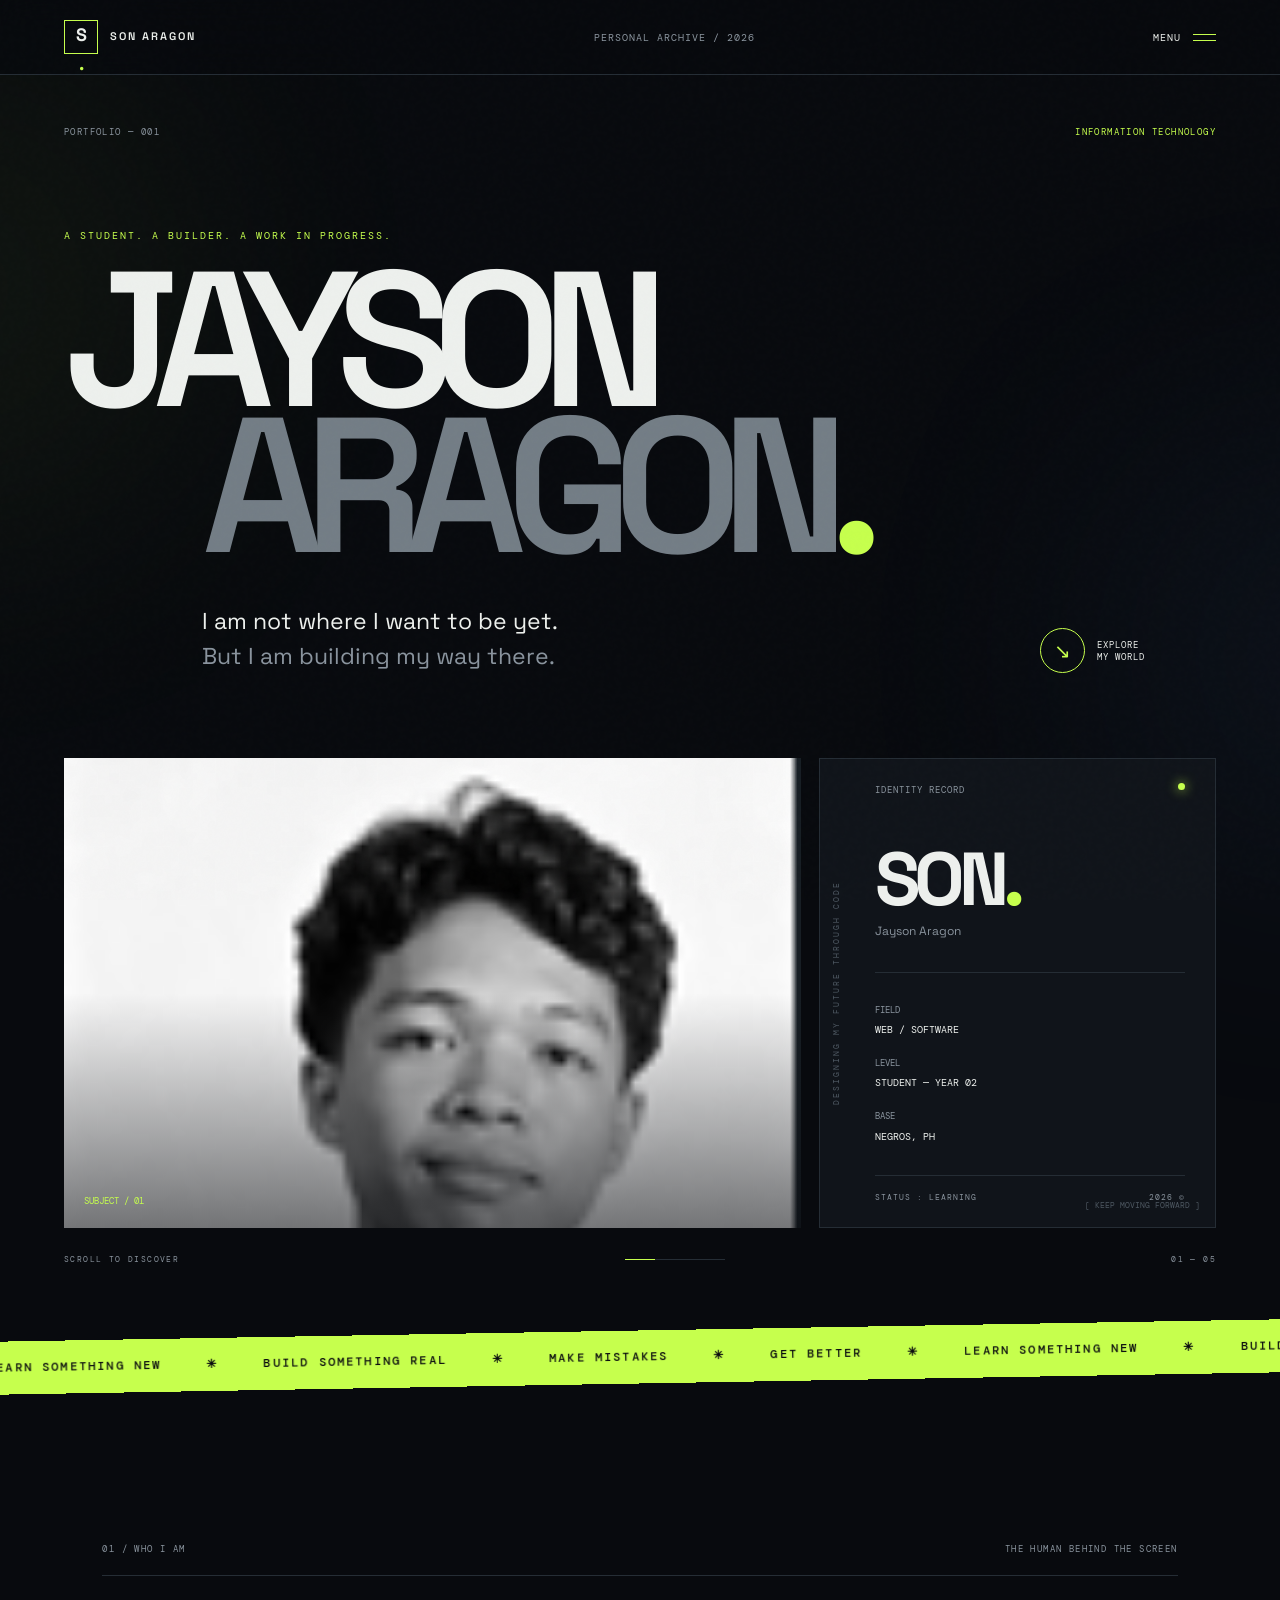
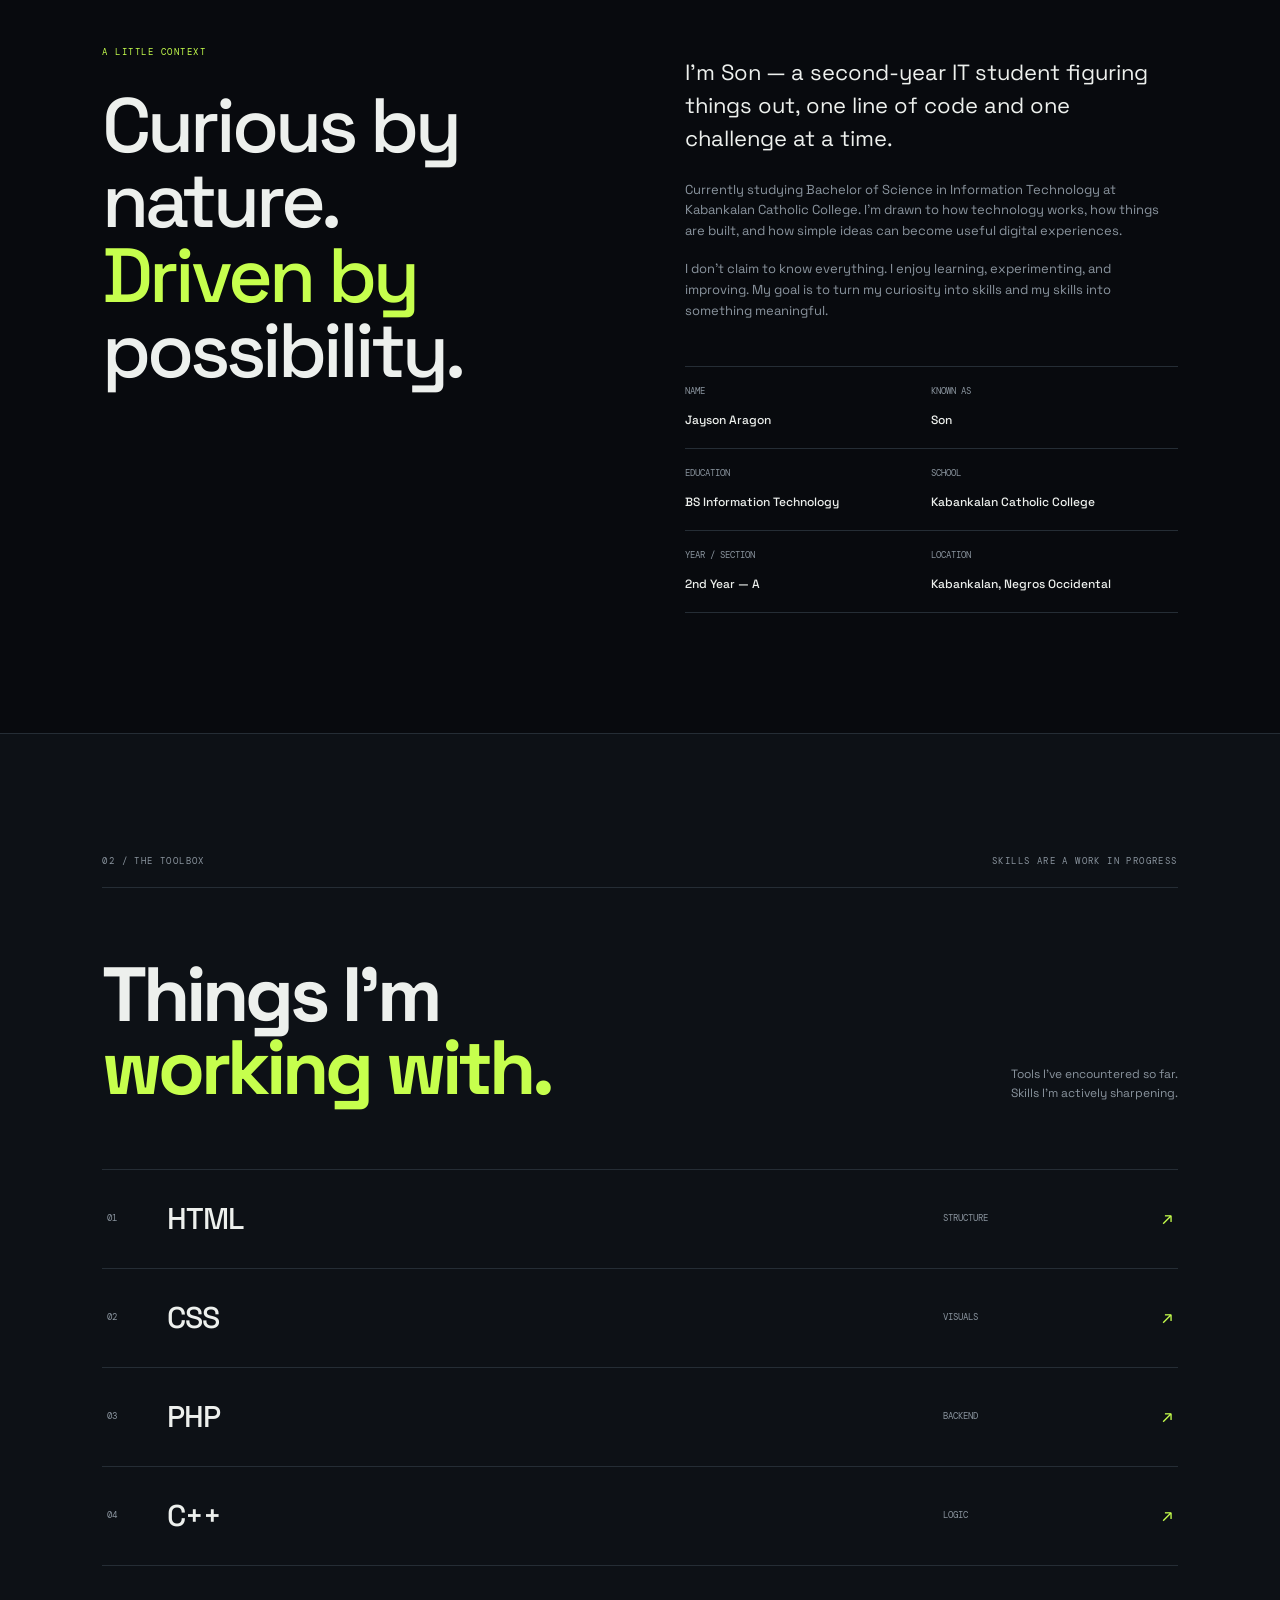
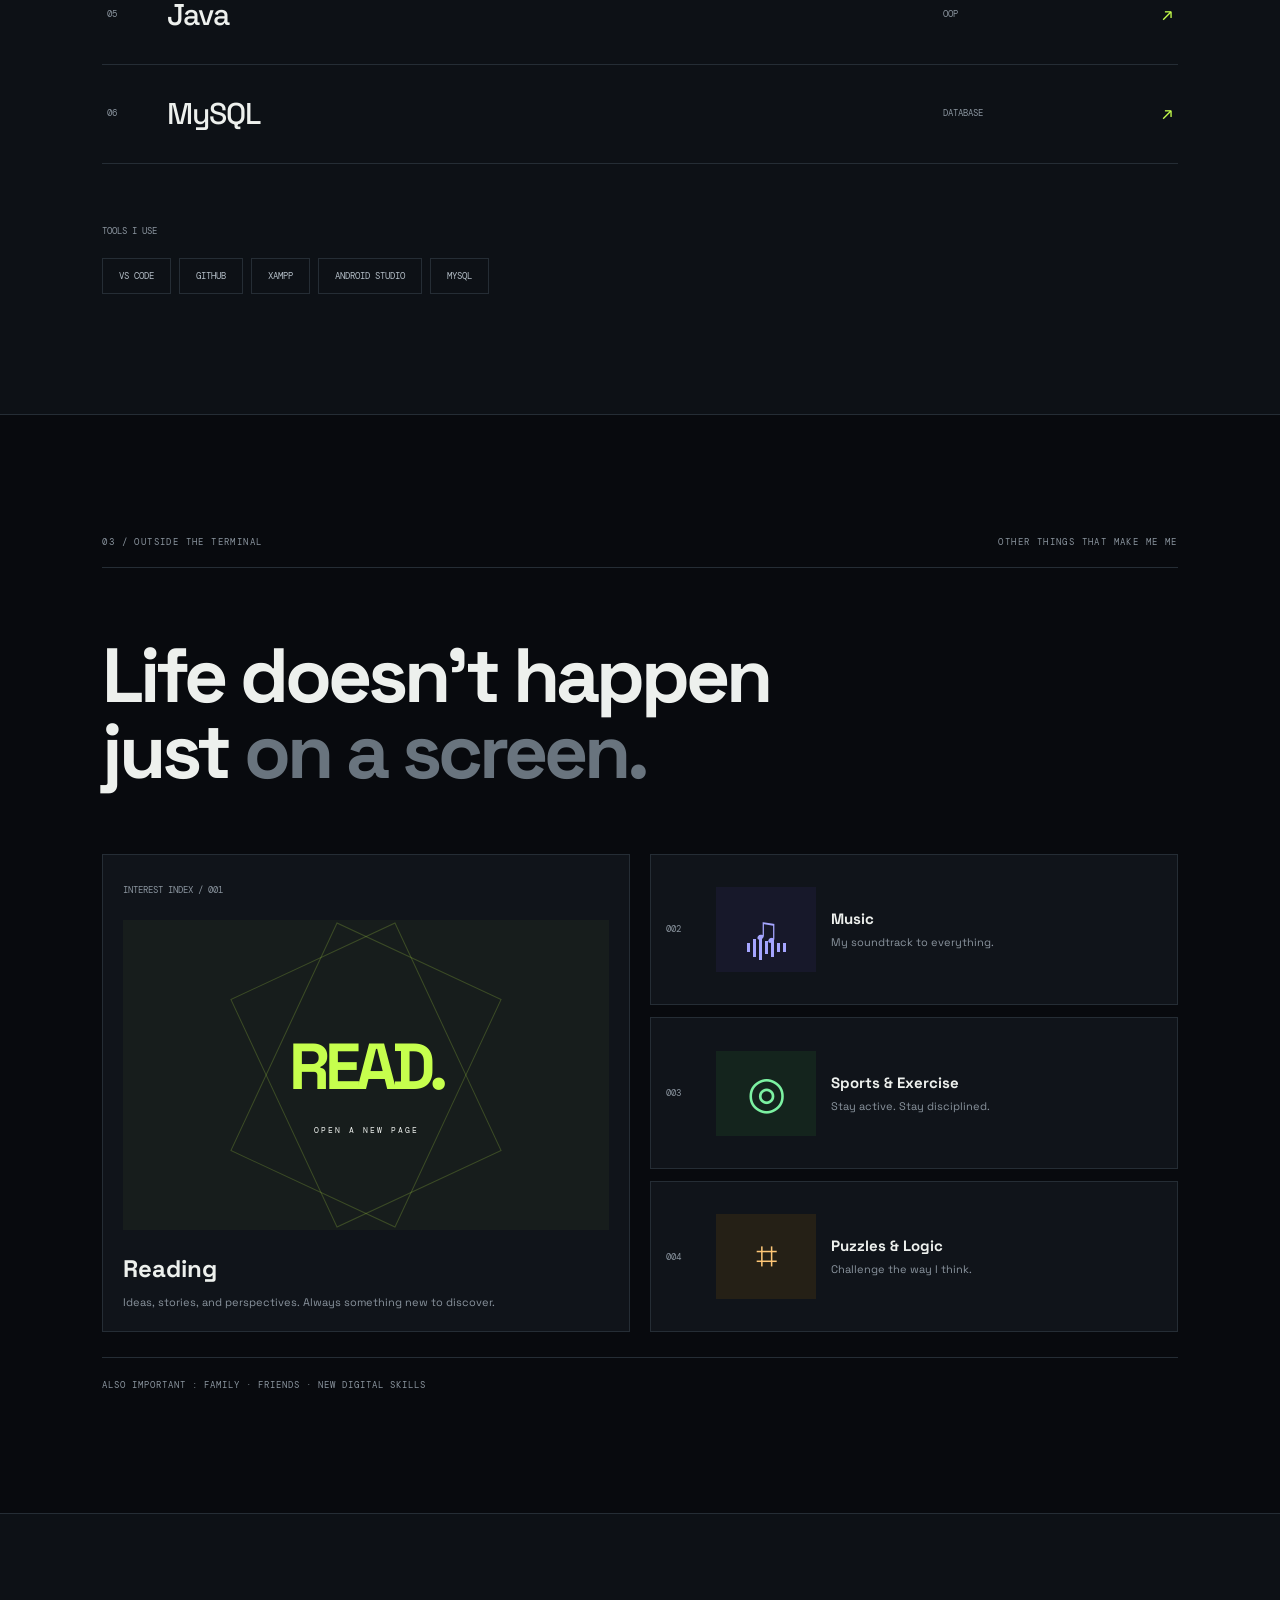
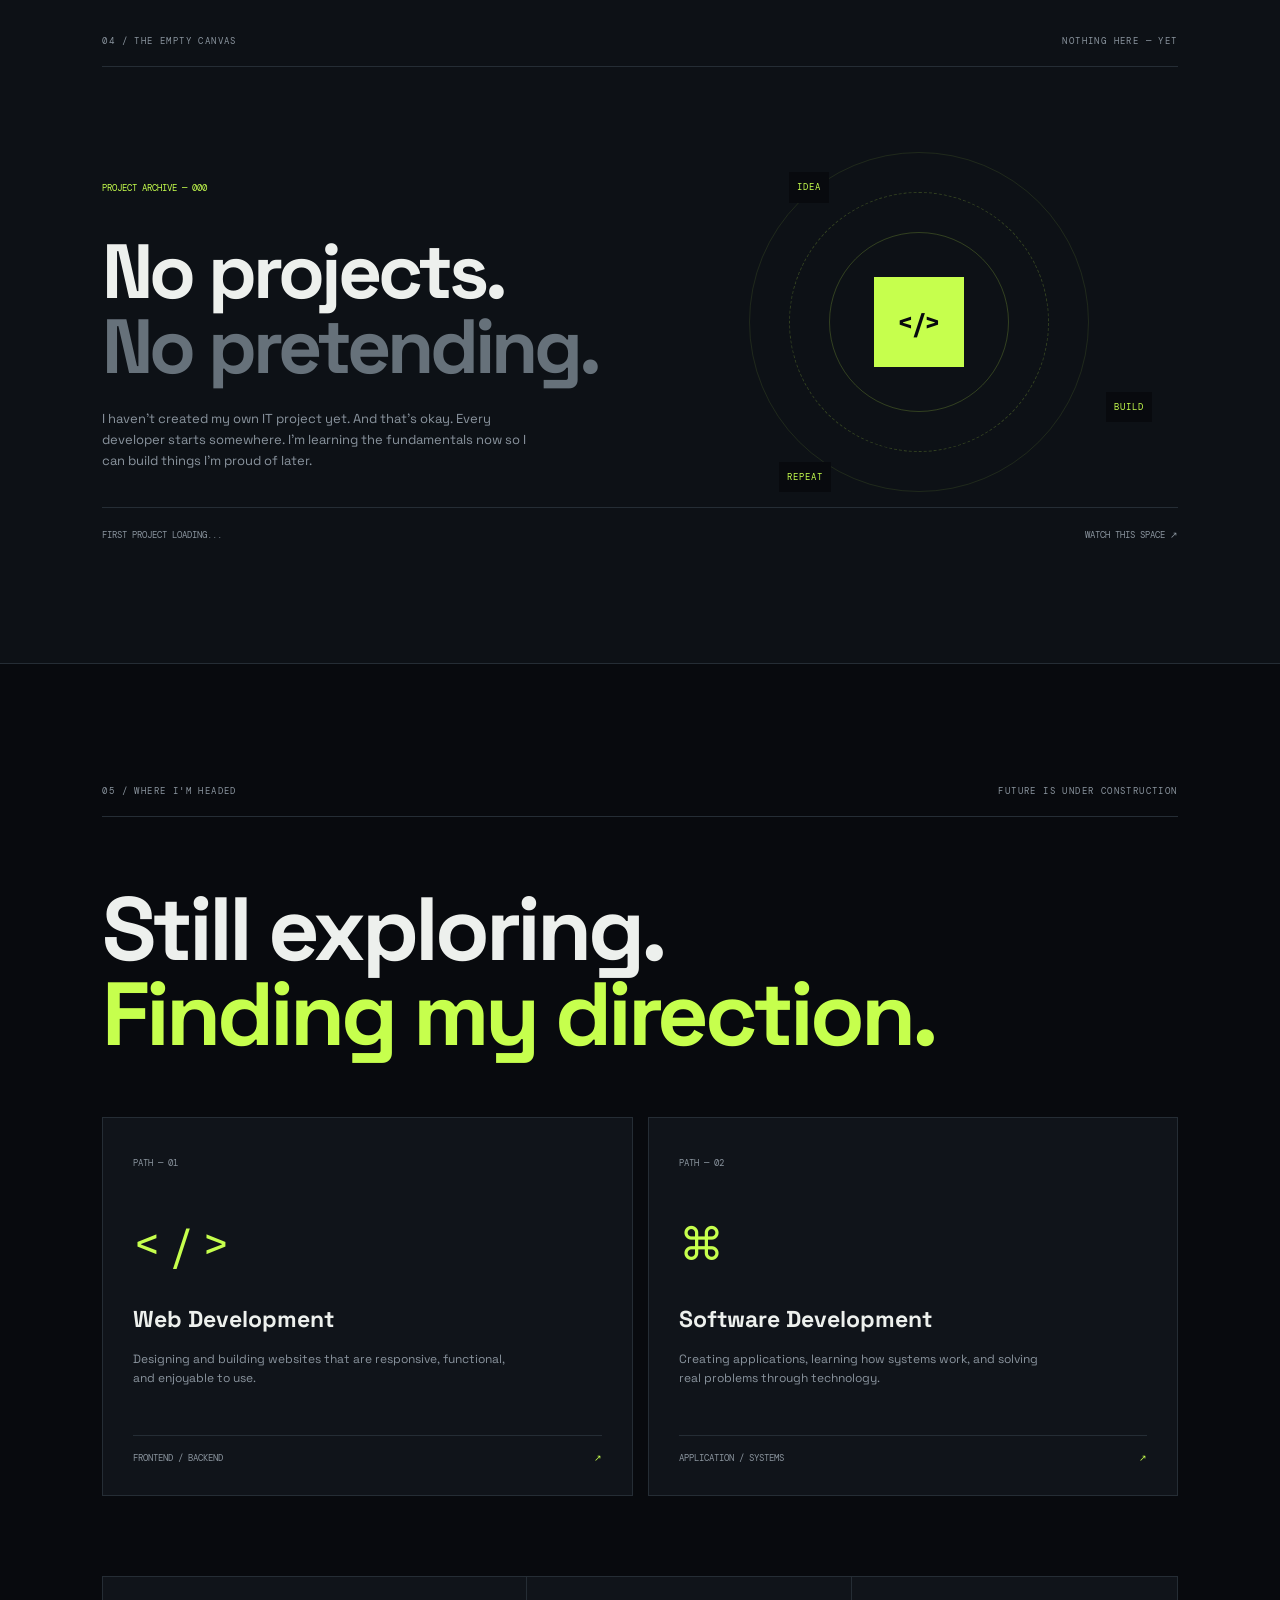
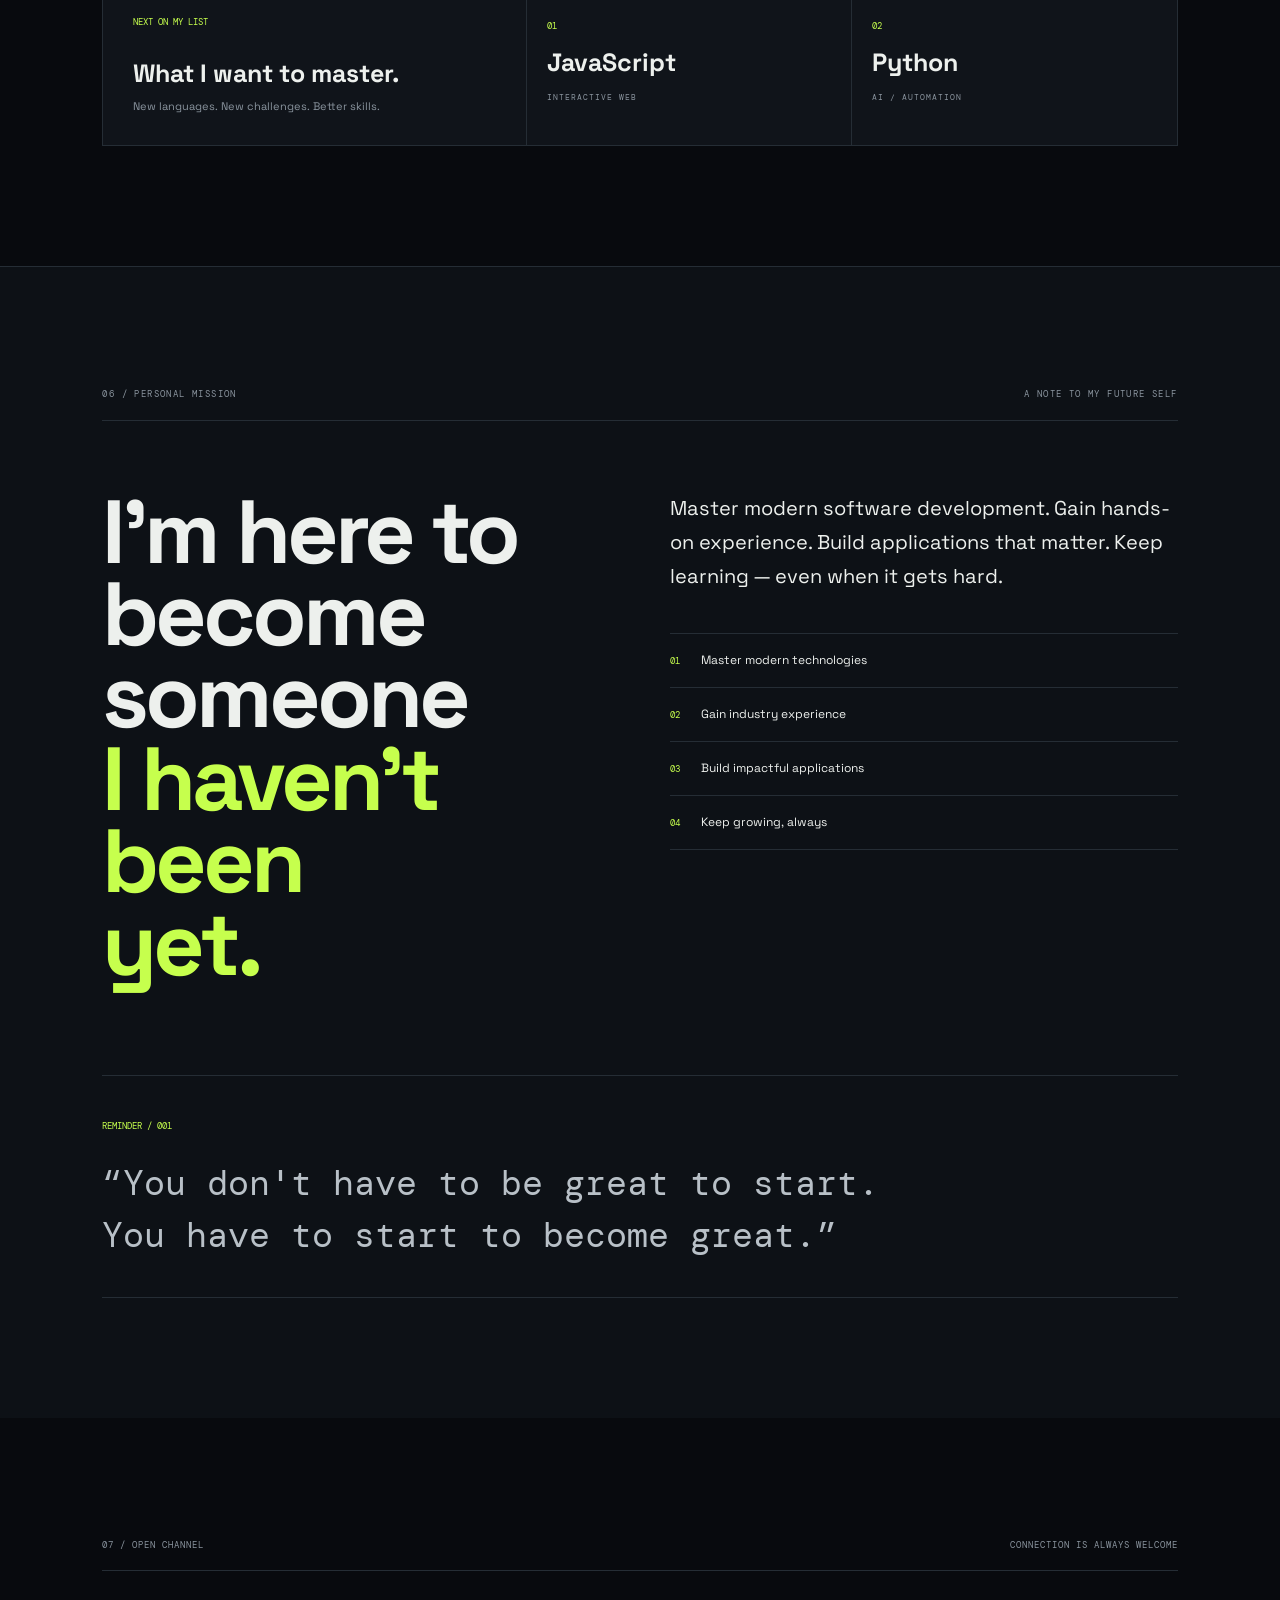
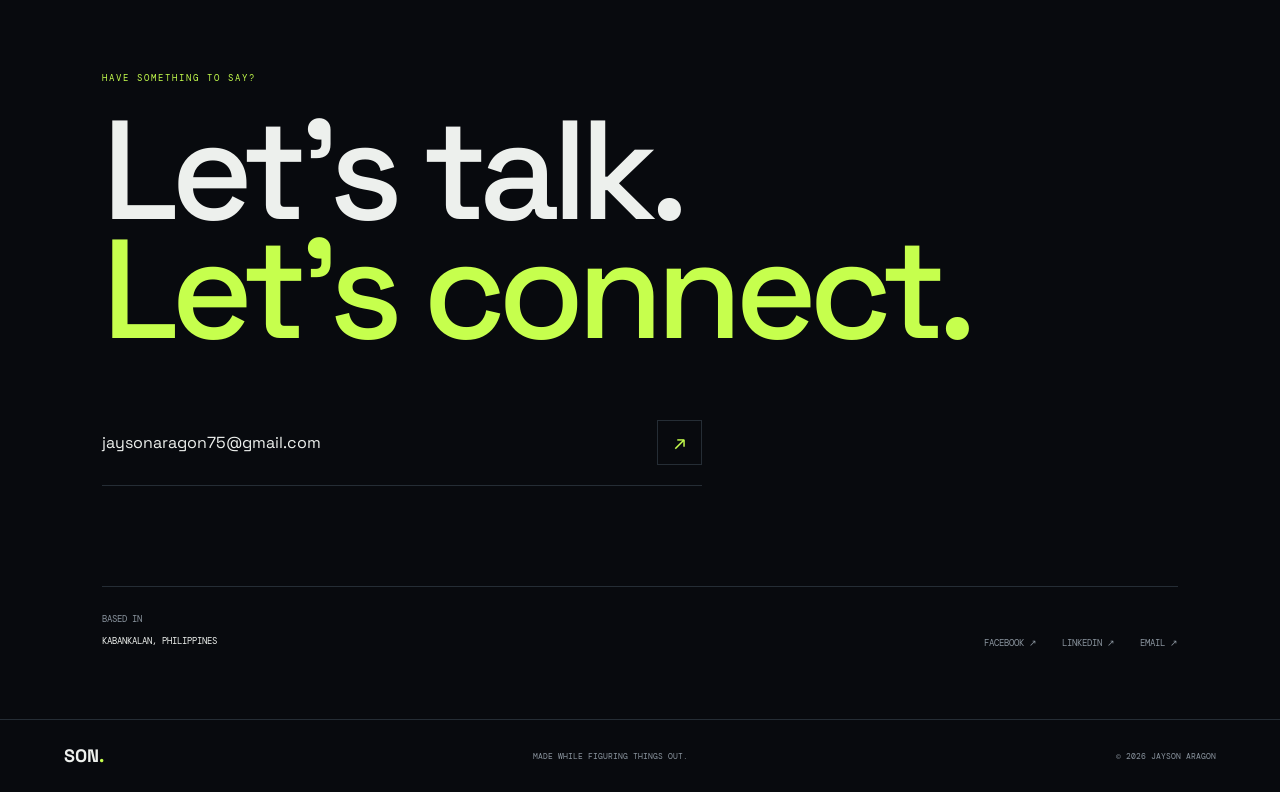
==== index.html @ 4d287aa8 "upload the html and css" ====
<!DOCTYPE html>
<html lang="en">
<head>
    <meta charset="UTF-8">
    <meta name="viewport" content="width=device-width, initial-scale=1.0">
    <meta name="theme-color" content="#080a0e">
    <meta name="description" content="Jayson Aragon — Information Technology student, future web developer.">
    <title>Jayson Aragon — Digital Portfolio</title>

    <link rel="stylesheet" href="assets/style.css">

    <link rel="preconnect" href="https://fonts.googleapis.com">
    <link rel="preconnect" href="https://fonts.gstatic.com" crossorigin>
    <link href="https://fonts.googleapis.com/css2?family=DM+Mono:wght@400;500&family=Space+Grotesk:wght@400;500;600;700&display=swap" rel="stylesheet">
</head>
<body>

    <!-- Ambient Background -->
    <div class="ambient ambient-a"></div>
    <div class="ambient ambient-b"></div>
    <div class="noise"></div>

    <!-- Navigation -->
    <header class="navigation">
        <a href="#home" class="brand">
            <span class="brand-mark">S<span>.</span></span>
            <span class="brand-name">SON ARAGON</span>
        </a>

        <span class="nav-center">PERSONAL ARCHIVE / 2026</span>

        <input type="checkbox" id="nav-toggle">
        <label for="nav-toggle" class="menu-button">
            <span>MENU</span>
            <span class="menu-lines"><i></i><i></i></span>
        </label>

        <nav class="menu">
            <a href="#about"><span>01</span> About</a>
            <a href="#skills"><span>02</span> Skills</a>
            <a href="#interests"><span>03</span> Interests</a>
            <a href="#direction"><span>04</span> Direction</a>
            <a href="#contact"><span>05</span> Contact</a>
        </nav>
    </header>

    <!-- Hero -->
    <main>
        <section class="hero" id="home">

            <div class="hero-meta mono">
                <span>PORTFOLIO — 001</span>
                <span>INFORMATION TECHNOLOGY</span>
            </div>

            <div class="hero-title-wrap">
                <p class="hero-overline">A STUDENT. A BUILDER. A WORK IN PROGRESS.</p>

                <h1>
                    JAYSON
                    <span class="surname">ARAGON<span class="title-dot">.</span></span>
                </h1>

                <div class="hero-bottom-line">
                    <p class="hero-description">
                        I am not where I want to be yet.<br>
                        <span>But I am building my way there.</span>
                    </p>

                    <a href="#about" class="explore-link">
                        <span class="explore-circle">↘</span>
                        <span>EXPLORE<br>MY WORLD</span>
                    </a>
                </div>
            </div>

            <!-- Identity Visual -->
            <div class="identity-layout">

                <div class="identity-image">
                    <img src="assets/img/image.png" alt="Jayson Aragon">
                    <div class="image-overlay"></div>
                    <span class="image-index mono">SUBJECT / 01</span>
                </div>

                <div class="identity-side">
                    <div class="vertical-label mono">DESIGNING MY FUTURE THROUGH CODE</div>

                    <div class="identity-card">
                        <div class="identity-card-header mono">
                            <span>IDENTITY RECORD</span>
                            <span class="record-dot"></span>
                        </div>

                        <h2>SON<span>.</span></h2>
                        <p class="identity-fullname">Jayson Aragon</p>

                        <div class="identity-divider"></div>

                        <div class="identity-data mono">
                            <div><span>FIELD</span><strong>WEB / SOFTWARE</strong></div>
                            <div><span>LEVEL</span><strong>STUDENT — YEAR 02</strong></div>
                            <div><span>BASE</span><strong>NEGROS, PH</strong></div>
                        </div>

                        <div class="identity-card-footer mono">
                            <span>STATUS : LEARNING</span>
                            <span>2026 ©</span>
                        </div>
                    </div>

                    <div class="side-caption mono">[ KEEP MOVING FORWARD ]</div>
                </div>
            </div>

            <div class="hero-footer mono">
                <span>SCROLL TO DISCOVER</span>
                <span class="scroll-track"><i></i></span>
                <span>01 — 05</span>
            </div>
        </section>

        <!-- Marquee -->
        <div class="marquee">
            <div class="marquee-track mono">
                <span>LEARN SOMETHING NEW <b>✳</b> BUILD SOMETHING REAL <b>✳</b> MAKE MISTAKES <b>✳</b> GET BETTER <b>✳</b> LEARN SOMETHING NEW <b>✳</b> BUILD SOMETHING REAL <b>✳</b> MAKE MISTAKES <b>✳</b> GET BETTER <b>✳</b></span>
            </div>
        </div>

        <!-- About -->
        <section class="about section-pad" id="about">
            <div class="section-top mono">
                <span>01 / WHO I AM</span>
                <span>THE HUMAN BEHIND THE SCREEN</span>
            </div>

            <div class="about-layout">
                <div class="about-heading">
                    <p class="mini-label mono">A LITTLE CONTEXT</p>
                    <h2>Curious by<br>nature.<br><span>Driven by</span><br>possibility.</h2>
                </div>

                <div class="about-content">
                    <p class="about-big">
                        I'm Son — a second-year IT student figuring things out,
                        one line of code and one challenge at a time.
                    </p>

                    <p>
                        Currently studying Bachelor of Science in Information Technology
                        at Kabankalan Catholic College. I'm drawn to how technology
                        works, how things are built, and how simple ideas can
                        become useful digital experiences.
                    </p>

                    <p>
                        I don't claim to know everything. I enjoy learning,
                        experimenting, and improving. My goal is to turn my curiosity
                        into skills and my skills into something meaningful.
                    </p>

                    <div class="about-facts">
                        <div class="fact">
                            <span class="mono">NAME</span>
                            <strong>Jayson Aragon</strong>
                        </div>
                        <div class="fact">
                            <span class="mono">KNOWN AS</span>
                            <strong>Son</strong>
                        </div>
                        <div class="fact">
                            <span class="mono">EDUCATION</span>
                            <strong>BS Information Technology</strong>
                        </div>
                        <div class="fact">
                            <span class="mono">SCHOOL</span>
                            <strong>Kabankalan Catholic College</strong>
                        </div>
                        <div class="fact">
                            <span class="mono">YEAR / SECTION</span>
                            <strong>2nd Year — A</strong>
                        </div>
                        <div class="fact">
                            <span class="mono">LOCATION</span>
                            <strong>Kabankalan, Negros Occidental</strong>
                        </div>
                    </div>
                </div>
            </div>
        </section>

        <!-- Skills -->
        <section class="skills section-pad" id="skills">
            <div class="section-top mono">
                <span>02 / THE TOOLBOX</span>
                <span>SKILLS ARE A WORK IN PROGRESS</span>
            </div>

            <div class="skills-intro">
                <h2>Things I'm<br><span>working with.</span></h2>
                <p>Tools I've encountered so far.<br>Skills I'm actively sharpening.</p>
            </div>

            <div class="skill-list">
                <div class="skill-row">
                    <span class="skill-no mono">01</span>
                    <h3>HTML</h3>
                    <span class="skill-type mono">STRUCTURE</span>
                    <span class="skill-symbol">↗</span>
                </div>
                <div class="skill-row">
                    <span class="skill-no mono">02</span>
                    <h3>CSS</h3>
                    <span class="skill-type mono">VISUALS</span>
                    <span class="skill-symbol">↗</span>
                </div>
                <div class="skill-row">
                    <span class="skill-no mono">03</span>
                    <h3>PHP</h3>
                    <span class="skill-type mono">BACKEND</span>
                    <span class="skill-symbol">↗</span>
                </div>
                <div class="skill-row">
                    <span class="skill-no mono">04</span>
                    <h3>C++</h3>
                    <span class="skill-type mono">LOGIC</span>
                    <span class="skill-symbol">↗</span>
                </div>
                <div class="skill-row">
                    <span class="skill-no mono">05</span>
                    <h3>Java</h3>
                    <span class="skill-type mono">OOP</span>
                    <span class="skill-symbol">↗</span>
                </div>
                <div class="skill-row">
                    <span class="skill-no mono">06</span>
                    <h3>MySQL</h3>
                    <span class="skill-type mono">DATABASE</span>
                    <span class="skill-symbol">↗</span>
                </div>
            </div>

            <div class="tool-strip">
                <span class="mono tool-title">TOOLS I USE</span>
                <div class="tool-chips">
                    <span>VS CODE</span>
                    <span>GITHUB</span>
                    <span>XAMPP</span>
                    <span>ANDROID STUDIO</span>
                    <span>MYSQL</span>
                </div>
            </div>
        </section>

        <!-- Interests -->
        <section class="interests section-pad" id="interests">
            <div class="section-top mono">
                <span>03 / OUTSIDE THE TERMINAL</span>
                <span>OTHER THINGS THAT MAKE ME ME</span>
            </div>

            <h2 class="interests-heading">Life doesn't happen<br>just <span>on a screen.</span></h2>

            <div class="interests-layout">
                <div class="interest-feature">
                    <span class="feature-no mono">INTEREST INDEX / 001</span>
                    <div class="feature-graphic graphic-book">
                        <span class="graphic-big">READ.</span>
                        <span class="graphic-small mono">OPEN A NEW PAGE</span>
                    </div>
                    <div class="interest-feature-info">
                        <h3>Reading</h3>
                        <p>Ideas, stories, and perspectives. Always something new to discover.</p>
                    </div>
                </div>

                <div class="interest-stack">
                    <article class="interest-item">
                        <span class="interest-no mono">002</span>
                        <div class="interest-graphic music-graphic">
                            <span>♫</span>
                            <div class="music-bars"><i></i><i></i><i></i><i></i><i></i><i></i><i></i></div>
                        </div>
                        <div>
                            <h3>Music</h3>
                            <p>My soundtrack to everything.</p>
                        </div>
                    </article>

                    <article class="interest-item">
                        <span class="interest-no mono">003</span>
                        <div class="interest-graphic sport-graphic">
                            <span>◎</span>
                        </div>
                        <div>
                            <h3>Sports & Exercise</h3>
                            <p>Stay active. Stay disciplined.</p>
                        </div>
                    </article>

                    <article class="interest-item">
                        <span class="interest-no mono">004</span>
                        <div class="interest-graphic puzzle-graphic">
                            <span>⌗</span>
                        </div>
                        <div>
                            <h3>Puzzles & Logic</h3>
                            <p>Challenge the way I think.</p>
                        </div>
                    </article>
                </div>
            </div>

            <div class="interests-note mono">
                ALSO IMPORTANT : FAMILY · FRIENDS · NEW DIGITAL SKILLS
            </div>
        </section>

        <!-- Projects -->
        <section class="projects section-pad" id="projects">
            <div class="section-top mono">
                <span>04 / THE EMPTY CANVAS</span>
                <span>NOTHING HERE — YET</span>
            </div>

            <div class="project-content">
                <div class="project-left">
                    <span class="project-counter mono">PROJECT ARCHIVE — 000</span>
                    <h2>No projects.<br><span>No pretending.</span></h2>
                    <p>
                        I haven't created my own IT project yet.
                        And that's okay. Every developer starts somewhere.
                        I'm learning the fundamentals now so I can build
                        things I'm proud of later.
                    </p>
                </div>

                <div class="project-right">
                    <div class="project-orbit">
                        <div class="orbit-ring ring-1"></div>
                        <div class="orbit-ring ring-2"></div>
                        <div class="orbit-ring ring-3"></div>
                        <div class="orbit-center">&lt;/&gt;</div>
                        <span class="orbit-label orbit-label-a mono">IDEA</span>
                        <span class="orbit-label orbit-label-b mono">BUILD</span>
                        <span class="orbit-label orbit-label-c mono">REPEAT</span>
                    </div>
            </div>
            </div>

            <div class="project-bottom mono">
                <span>FIRST PROJECT LOADING...</span>
                <span>WATCH THIS SPACE ↗</span>
            </div>
        </section>

        <!-- Career / Future -->
        <section class="direction section-pad" id="direction">
            <div class="section-top mono">
                <span>05 / WHERE I'M HEADED</span>
                <span>FUTURE IS UNDER CONSTRUCTION</span>
            </div>

            <h2 class="direction-title">Still exploring.<br><span>Finding my direction.</span></h2>

            <div class="direction-cards">
                <article class="direction-card">
                    <span class="direction-index mono">PATH — 01</span>
                    <div class="direction-icon">&lt; / &gt;</div>
                    <h3>Web Development</h3>
                    <p>
                        Designing and building websites that are responsive,
                        functional, and enjoyable to use.
                    </p>
                    <div class="direction-footer mono">
                        <span>FRONTEND / BACKEND</span>
                        <span>↗</span>
                    </div>
                </article>

                <article class="direction-card">
                    <span class="direction-index mono">PATH — 02</span>
                    <div class="direction-icon">⌘</div>
                    <h3>Software Development</h3>
                    <p>
                        Creating applications, learning how systems work,
                        and solving real problems through technology.
                    </p>
                    <div class="direction-footer mono">
                        <span>APPLICATION / SYSTEMS</span>
                        <span>↗</span>
                    </div>
                </article>
            </div>

            <div class="learning-next">
                <div class="learning-next-text">
                    <span class="mono">NEXT ON MY LIST</span>
                    <h3>What I want to master.</h3>
                    <p>New languages. New challenges. Better skills.</p>
                </div>
                <div class="next-language">
                    <span class="language-index mono">01</span>
                    <h4>JavaScript</h4>
                    <span class="language-purpose">INTERACTIVE WEB</span>
                </div>
                <div class="next-language">
                    <span class="language-index mono">02</span>
                    <h4>Python</h4>
                    <span class="language-purpose">AI / AUTOMATION</span>
                </div>
            </div>
        </section>

        <!-- Goals -->
        <section class="goals-section section-pad" id="goals">
            <div class="section-top mono">
                <span>06 / PERSONAL MISSION</span>
                <span>A NOTE TO MY FUTURE SELF</span>
            </div>

            <div class="goals-layout">
                <h2>I'm here to<br>become someone<br><span>I haven't been<br>yet.</span></h2>

                <div class="goals-content">
                    <p class="goals-statement">
                        Master modern software development.
                        Gain hands-on experience.
                        Build applications that matter.
                        Keep learning — even when it gets hard.
                    </p>

                    <div class="goals-list">
                        <div><span>01</span> Master modern technologies</div>
                        <div><span>02</span> Gain industry experience</div>
                        <div><span>03</span> Build impactful applications</div>
                        <div><span>04</span> Keep growing, always</div>
                    </div>
                </div>
            </div>

            <div class="mission-quote mono">
                <span>REMINDER / 001</span>
                <p>“You don't have to be great to start.<br>You have to start to become great.”</p>
            </div>
        </section>

        <!-- Contact -->
        <section class="contact section-pad" id="contact">
            <div class="contact-top mono">
                <span>07 / OPEN CHANNEL</span>
                <span>CONNECTION IS ALWAYS WELCOME</span>
            </div>

            <div class="contact-main">
                <p class="mono contact-overline">HAVE SOMETHING TO SAY?</p>
                <h2>Let's talk.<br><span>Let's connect.</span></h2>
                <a href="mailto:jaysonaragon75@gmail.com" class="contact-cta">
                    <span>jaysonaragon75@gmail.com</span>
                    <span class="cta-arrow">↗</span>
                </a>
            </div>

            <div class="contact-bottom">
                <div class="contact-location mono">
                    <span>BASED IN</span>
                    <strong>KABANKALAN, PHILIPPINES</strong>
                </div>

                <div class="contact-socials">
                    <a href="https://www.facebook.com/share/1QeDowEwrx/" target="_blank" rel="noopener noreferrer">FACEBOOK ↗</a>
                    <a href="https://www.linkedin.com/in/jayson-aragon-613527451/" target="_blank" rel="noopener noreferrer">LINKEDIN ↗</a>
                    <a href="mailto:jaysonaragon75@gmail.com">EMAIL ↗</a>
                </div>
            </div>
        </section>
    </main>

    <!-- Footer -->
    <footer class="footer">
        <div class="footer-inner mono">
            <a href="#home" class="footer-brand">SON<span>.</span></a>
            <span>MADE WHILE FIGURING THINGS OUT.</span>
            <span>© 2026 JAYSON ARAGON</span>
        </div>
    </footer>

</body>
</html>
---- assets/style.css ----
/* ==============================================
   SON / DIGITAL IDENTITY
   Unique editorial tech portfolio
================================================ */

:root {
    --bg: #080a0e;
    --surface: #10141a;
    --surface-2: #151b22;
    --white: #edf0ed;
    --muted: #8a949e;
    --line: #252d35;
    --accent: #c6ff4d;
    --blue: #6aa8ff;
    --font: "Space Grotesk", sans-serif;
    --mono: "DM Mono", monospace;
}

* {
    margin: 0;
    padding: 0;
    box-sizing: border-box;
}

html {
    scroll-behavior: smooth;
    scroll-padding-top: 80px;
}

body {
    background: var(--bg);
    color: var(--white);
    font-family: var(--font);
    overflow-x: hidden;
    line-height: 1.6;
}

a {
    color: inherit;
    text-decoration: none;
}

img {
    display: block;
    width: 100%;
}

.mono {
    font-family: var(--mono);
}

::selection {
    background: var(--accent);
    color: var(--bg);
}

/* BACKGROUND */

.ambient {
    position: fixed;
    width: 400px;
    height: 400px;
    border-radius: 50%;
    filter: blur(150px);
    pointer-events: none;
    z-index: -2;
    opacity: .09;
}

.ambient-a {
    background: var(--accent);
    top: 10%;
    left: -250px;
}

.ambient-b {
    background: var(--blue);
    bottom: 5%;
    right: -250px;
}

.noise {
    position: fixed;
    inset: 0;
    z-index: 100;
    pointer-events: none;
    opacity: .025;
    background-image: url("data:image/svg+xml,%3Csvg viewBox='0 0 180 180' xmlns='http://www.w3.org/2000/svg'%3E%3Cfilter id='n'%3E%3CfeTurbulence type='fractalNoise' baseFrequency='.9' numOctaves='3' stitchTiles='stitch'/%3E%3C/filter%3E%3Crect width='100%25' height='100%25' filter='url(%23n)' opacity='.6'/%3E%3C/svg%3E");
}

/* NAVIGATION */

.navigation {
    height: 75px;
    padding: 0 5%;
    display: flex;
    align-items: center;
    justify-content: space-between;
    border-bottom: 1px solid var(--line);
    position: sticky;
    top: 0;
    z-index: 50;
    background: rgba(8, 10, 14, .92);
    backdrop-filter: blur(18px);
}

.brand {
    display: flex;
    align-items: center;
    gap: 12px;
}

.brand-mark {
    width: 34px;
    height: 34px;
    border: 1px solid var(--accent);
    display: grid;
    place-items: center;
    font-weight: 700;
    font-size: 18px;
}

.brand-mark span,
.footer-brand span {
    color: var(--accent);
}

.brand-name {
    font-size: 11px;
    letter-spacing: 2px;
    font-weight: 600;
}

.nav-center {
    font: 10px var(--mono);
    letter-spacing: 1px;
    color: var(--muted);
}

#nav-toggle {
    display: none;
}

.menu-button {
    display: flex;
    align-items: center;
    gap: 12px;
    cursor: pointer;
    font: 10px var(--mono);
    letter-spacing: 1px;
}

.menu-lines {
    display: flex;
    flex-direction: column;
    gap: 5px;
}

.menu-lines i {
    display: block;
    width: 23px;
    height: 1px;
    background: var(--accent);
}

.menu {
    position: absolute;
    top: 74px;
    right: 5%;
    width: 240px;
    background: var(--surface);
    border: 1px solid var(--line);
    padding: 12px;
    display: flex;
    flex-direction: column;
    opacity: 0;
    visibility: hidden;
    transform: translateY(-10px);
    transition: .3s;
}

#nav-toggle:checked ~ .menu {
    opacity: 1;
    visibility: visible;
    transform: translateY(0);
}

.menu a {
    padding: 14px 10px;
    border-bottom: 1px solid var(--line);
    font-size: 13px;
    transition: .2s;
}

.menu a:last-child {
    border-bottom: 0;
}

.menu a:hover {
    color: var(--accent);
    padding-left: 18px;
}

.menu a span {
    font: 10px var(--mono);
    color: var(--accent);
    margin-right: 15px;
}

/* HERO */

.hero {
    padding: 50px 5% 25px;
    min-height: 750px;
    position: relative;
}

.hero-meta,
.hero-footer,
.section-top {
    display: flex;
    align-items: center;
    justify-content: space-between;
    color: var(--muted);
    font-size: 9px;
    letter-spacing: 1.4px;
}

.hero-meta span:last-child {
    color: var(--accent);
}

.hero-title-wrap {
    margin-top: 90px;
}

.hero-overline {
    font: 10px var(--mono);
    letter-spacing: 2px;
    color: var(--accent);
    margin-bottom: 25px;
}

.hero h1 {
    font-size: clamp(85px, 15vw, 205px);
    font-weight: 600;
    letter-spacing: -.105em;
    line-height: .76;
}

.hero h1 .surname {
    display: block;
    padding-left: 12%;
    color: #737d86;
}

.title-dot {
    color: var(--accent);
}

.hero-bottom-line {
    display: flex;
    align-items: flex-end;
    justify-content: space-between;
    margin-top: 45px;
    padding-left: 12%;
}

.hero-description {
    font-size: clamp(16px, 2vw, 23px);
    line-height: 1.5;
}

.hero-description span {
    color: var(--muted);
}

.explore-link {
    display: flex;
    align-items: center;
    gap: 12px;
    font: 9px var(--mono);
    letter-spacing: 1px;
    margin-right: 7%;
    transition: .3s;
}

.explore-link:hover {
    color: var(--accent);
}

.explore-circle {
    width: 45px;
    height: 45px;
    display: grid;
    place-items: center;
    border: 1px solid var(--accent);
    border-radius: 50%;
    color: var(--accent);
    font-size: 20px;
    transition: .3s;
}

.explore-link:hover .explore-circle {
    background: var(--accent);
    color: var(--bg);
    transform: rotate(45deg);
}

/* IDENTITY VISUAL */

.identity-layout {
    display: grid;
    grid-template-columns: 1.3fr .7fr;
    gap: 18px;
    margin-top: 85px;
}

.identity-image {
    height: 470px;
    position: relative;
    overflow: hidden;
    background: #171e24;
}

.identity-image img {
    width: 100%;
    height: 100%;
    object-fit: cover;
    object-position: 50% 18%;
    filter: grayscale(100%);
    transition: .8s;
}

.identity-image:hover img {
    filter: grayscale(30%);
    transform: scale(1.03);
}

.image-overlay {
    position: absolute;
    inset: 0;
    background: linear-gradient(0deg, rgba(8, 10, 14, .55), transparent 50%);
    pointer-events: none;
}

.image-index {
    position: absolute;
    left: 20px;
    bottom: 20px;
    font-size: 9px;
    color: var(--accent);
}

.identity-side {
    position: relative;
    display: flex;
    flex-direction: column;
    justify-content: center;
    padding: 20px 30px;
    border: 1px solid var(--line);
    background: var(--surface);
}

.vertical-label {
    position: absolute;
    left: 10px;
    top: 50%;
    transform: translateY(-50%) rotate(180deg);
    writing-mode: vertical-rl;
    color: #4e5862;
    font-size: 8px;
    letter-spacing: 2px;
}

.identity-card {
    margin-left: 25px;
}

.identity-card-header,
.identity-card-footer {
    display: flex;
    justify-content: space-between;
    color: var(--muted);
    font-size: 9px;
    letter-spacing: 1px;
}

.record-dot {
    width: 7px;
    height: 7px;
    background: var(--accent);
    border-radius: 50%;
    box-shadow: 0 0 12px var(--accent);
}

.identity-card h2 {
    font-size: 75px;
    letter-spacing: -6px;
    line-height: 1;
    margin-top: 45px;
}

.identity-card h2 span {
    color: var(--accent);
}

.identity-fullname {
    font-size: 12px;
    color: var(--muted);
    margin-top: 5px;
}

.identity-divider {
    height: 1px;
    background: var(--line);
    margin: 30px 0;
}

.identity-data {
    display: grid;
    gap: 18px;
}

.identity-data div {
    display: flex;
    flex-direction: column;
    gap: 5px;
}

.identity-data span {
    font-size: 9px;
    color: var(--muted);
}

.identity-data strong {
    font-size: 10px;
    color: var(--white);
    font-weight: 400;
}

.identity-card-footer {
    border-top: 1px solid var(--line);
    padding-top: 15px;
    margin-top: 30px;
    font-size: 8px;
}

.side-caption {
    position: absolute;
    bottom: 15px;
    right: 15px;
    color: #4e5862;
    font-size: 8px;
}

/* HERO FOOTER */

.hero-footer {
    margin-top: 25px;
    font-size: 8px;
}

.scroll-track {
    width: 100px;
    height: 1px;
    background: var(--line);
    position: relative;
}

.scroll-track i {
    position: absolute;
    width: 30%;
    height: 1px;
    background: var(--accent);
    animation: scan 3s infinite alternate;
}

/* MARQUEE */

.marquee {
    overflow: hidden;
    background: var(--accent);
    color: var(--bg);
    padding: 16px 0;
    transform: rotate(-1deg) scale(1.02);
    margin: 40px 0;
}

.marquee-track {
    white-space: nowrap;
    font-size: 12px;
    font-weight: 500;
    letter-spacing: 2px;
    animation: marquee 30s linear infinite;
}

.marquee-track b {
    padding: 0 35px;
}

/* SECTION GLOBAL */

.section-pad {
    padding: 120px 8%;
}

.section-top {
    border-bottom: 1px solid var(--line);
    padding-bottom: 18px;
    margin-bottom: 70px;
}

/* ABOUT */

.about-layout {
    display: grid;
    grid-template-columns: 1fr 1fr;
    gap: 90px;
}

.mini-label {
    font: 9px var(--mono);
    color: var(--accent);
    letter-spacing: 1.5px;
    margin-bottom: 30px;
}

.about-heading h2 {
    font-size: clamp(45px, 6vw, 85px);
    line-height: .98;
    letter-spacing: -4px;
    font-weight: 500;
}

.about-heading h2 span {
    color: var(--accent);
}

.about-content {
    padding-top: 10px;
}

.about-big {
    font-size: 22px;
    line-height: 1.5;
    margin-bottom: 25px;
}

.about-content > p:not(.about-big) {
    font-size: 13px;
    color: var(--muted);
    margin-bottom: 17px;
}

.about-facts {
    margin-top: 45px;
    border-top: 1px solid var(--line);
    display: grid;
    grid-template-columns: 1fr 1fr;
}

.fact {
    padding: 17px 0;
    border-bottom: 1px solid var(--line);
}

.fact:nth-child(odd) {
    padding-right: 15px;
}

.fact span {
    display: block;
    color: var(--muted);
    font-size: 9px;
    margin-bottom: 7px;
}

.fact strong {
    font-size: 12px;
    font-weight: 500;
}

/* SKILLS */

.skills {
    background: #0d1116;
    border-block: 1px solid var(--line);
}

.skills-intro {
    display: flex;
    align-items: flex-end;
    justify-content: space-between;
    margin-bottom: 65px;
}

.skills-intro h2 {
    font-size: clamp(45px, 6vw, 85px);
    line-height: .95;
    letter-spacing: -4px;
}

.skills-intro h2 span {
    color: var(--accent);
}

.skills-intro > p {
    color: var(--muted);
    font-size: 12px;
    text-align: right;
}

.skill-list {
    border-top: 1px solid var(--line);
}

.skill-row {
    display: grid;
    grid-template-columns: 60px 1fr 200px 30px;
    align-items: center;
    padding: 25px 5px;
    border-bottom: 1px solid var(--line);
    transition: .3s;
}

.skill-row:hover {
    background: rgba(198, 255, 77, .03);
    padding-left: 20px;
    padding-right: 20px;
}

.skill-no,
.skill-type {
    font-size: 9px;
    color: var(--muted);
}

.skill-row h3 {
    font-size: 30px;
    font-weight: 500;
    letter-spacing: -1px;
}

.skill-symbol {
    color: var(--accent);
    font-size: 18px;
    text-align: right;
    transition: .3s;
}

.skill-row:hover .skill-symbol {
    transform: rotate(45deg);
}

.tool-strip {
    margin-top: 60px;
}

.tool-title {
    display: block;
    color: var(--muted);
    font-size: 9px;
    margin-bottom: 20px;
}

.tool-chips {
    display: flex;
    flex-wrap: wrap;
    gap: 8px;
}

.tool-chips span {
    border: 1px solid var(--line);
    padding: 11px 16px;
    font: 9px var(--mono);
    color: #b3bdc6;
    transition: .2s;
}

.tool-chips span:hover {
    color: var(--accent);
    border-color: var(--accent);
}

/* INTERESTS */

.interests-heading {
    font-size: clamp(45px, 6vw, 80px);
    letter-spacing: -4px;
    line-height: .98;
    margin-bottom: 65px;
}

.interests-heading span {
    color: #69747e;
}

.interests-layout {
    display: grid;
    grid-template-columns: 1fr 1fr;
    gap: 20px;
}

.interest-feature {
    border: 1px solid var(--line);
    background: var(--surface);
    padding: 20px;
}

.feature-no,
.interest-no {
    color: var(--muted);
    font-size: 9px;
}

.feature-graphic {
    height: 310px;
    display: flex;
    flex-direction: column;
    align-items: center;
    justify-content: center;
    margin: 20px 0;
    position: relative;
    overflow: hidden;
}

.graphic-book {
    background: #171d1c;
}

.graphic-book::before,
.graphic-book::after {
    content: "";
    position: absolute;
    width: 180px;
    height: 250px;
    border: 1px solid rgba(198, 255, 77, .2);
    transform: rotate(25deg);
}

.graphic-book::after {
    transform: rotate(-25deg);
}

.graphic-big {
    font-size: 65px;
    font-weight: 700;
    letter-spacing: -5px;
    color: var(--accent);
    z-index: 1;
}

.graphic-small {
    font-size: 8px;
    letter-spacing: 2px;
    z-index: 1;
    margin-top: 5px;
}

.interest-feature-info h3 {
    font-size: 24px;
    margin-bottom: 5px;
}

.interest-feature-info p,
.interest-item p {
    font-size: 11px;
    color: var(--muted);
}

.interest-stack {
    display: flex;
    flex-direction: column;
    gap: 12px;
}

.interest-item {
    display: grid;
    grid-template-columns: 35px 100px 1fr;
    gap: 15px;
    align-items: center;
    background: var(--surface);
    border: 1px solid var(--line);
    padding: 15px;
    flex: 1;
    transition: .3s;
}

.interest-item:hover {
    border-color: var(--accent);
}

.interest-graphic {
    height: 85px;
    display: grid;
    place-items: center;
    position: relative;
    overflow: hidden;
}

.music-graphic {
    background: #17182a;
}

.music-graphic > span {
    font-size: 35px;
    color: #a5a5ff;
    z-index: 1;
}

.music-bars {
    position: absolute;
    bottom: 12px;
    display: flex;
    gap: 3px;
    align-items: center;
}

.music-bars i {
    width: 3px;
    height: 9px;
    background: #a5a5ff;
    animation: equalize .7s infinite alternate ease-in-out;
}

.music-bars i:nth-child(2),
.music-bars i:nth-child(5) {
    height: 18px;
    animation-delay: .2s;
}

.music-bars i:nth-child(3) {
    height: 25px;
    animation-delay: .4s;
}

.music-bars i:nth-child(4) {
    height: 13px;
    animation-delay: .1s;
}

.sport-graphic {
    background: #14241d;
    color: #7cf2a2;
}

.sport-graphic span {
    font-size: 45px;
}

.puzzle-graphic {
    background: #252016;
    color: #ffc777;
}

.puzzle-graphic span {
    font-size: 38px;
}

.interest-item h3 {
    font-size: 15px;
    margin-bottom: 3px;
}

.interests-note {
    border-top: 1px solid var(--line);
    padding-top: 20px;
    margin-top: 25px;
    color: var(--muted);
    font-size: 9px;
    letter-spacing: 1px;
}

/* PROJECTS */

.projects {
    background: #0d1116;
    border-block: 1px solid var(--line);
}

.project-content {
    display: grid;
    grid-template-columns: 1fr 1fr;
    gap: 40px;
    align-items: center;
}

.project-counter {
    font-size: 9px;
    color: var(--accent);
}

.project-left h2 {
    font-size: clamp(48px, 6vw, 80px);
    letter-spacing: -4px;
    line-height: .98;
    margin: 35px 0 25px;
}

.project-left h2 span {
    color: #66717a;
}

.project-left p {
    font-size: 13px;
    color: var(--muted);
    max-width: 430px;
}

.project-orbit {
    height: 370px;
    position: relative;
    display: grid;
    place-items: center;
}

.orbit-ring {
    border: 1px solid rgba(198, 255, 77, .2);
    border-radius: 50%;
    position: absolute;
}

.ring-1 {
    width: 180px;
    height: 180px;
}

.ring-2 {
    width: 260px;
    height: 260px;
    border-style: dashed;
    animation: rotate 35s linear infinite;
}

.ring-3 {
    width: 340px;
    height: 340px;
    opacity: .5;
}

.orbit-center {
    width: 90px;
    height: 90px;
    display: grid;
    place-items: center;
    background: var(--accent);
    color: var(--bg);
    font-size: 27px;
    font-weight: 700;
    z-index: 2;
}

.orbit-label {
    position: absolute;
    color: var(--accent);
    font-size: 9px;
    letter-spacing: 1px;
    background: var(--bg);
    padding: 8px;
}

.orbit-label-a {
    top: 35px;
    left: 25%;
}

.orbit-label-b {
    right: 5%;
    bottom: 85px;
}

.orbit-label-c {
    bottom: 15px;
    left: 23%;
}

.project-bottom {
    display: flex;
    justify-content: space-between;
    border-top: 1px solid var(--line);
    padding-top: 20px;
    color: var(--muted);
    font-size: 9px;
}

/* DIRECTION */

.direction-title {
    font-size: clamp(50px, 7vw, 90px);
    letter-spacing: -4px;
    line-height: .95;
    margin-bottom: 60px;
}

.direction-title span {
    color: var(--accent);
}

.direction-cards {
    display: grid;
    grid-template-columns: 1fr 1fr;
    gap: 15px;
}

.direction-card {
    background: var(--surface);
    border: 1px solid var(--line);
    padding: 30px;
    transition: .3s;
}

.direction-card:hover {
    border-color: var(--accent);
    transform: translateY(-4px);
}

.direction-index {
    font-size: 9px;
    color: var(--muted);
}

.direction-icon {
    font-size: 45px;
    color: var(--accent);
    margin: 35px 0 20px;
}

.direction-card h3 {
    font-size: 23px;
    margin-bottom: 12px;
}

.direction-card p {
    color: var(--muted);
    font-size: 12px;
    max-width: 380px;
    min-height: 55px;
}

.direction-footer {
    display: flex;
    justify-content: space-between;
    border-top: 1px solid var(--line);
    margin-top: 30px;
    padding-top: 15px;
    font-size: 9px;
    color: var(--muted);
}

.direction-footer span:last-child {
    color: var(--accent);
}

/* NEXT LEARNING */

.learning-next {
    margin-top: 80px;
    border: 1px solid var(--line);
    display: grid;
    grid-template-columns: 1.3fr 1fr 1fr;
    background: var(--surface);
}

.learning-next-text {
    padding: 30px;
}

.learning-next-text > span {
    font-size: 9px;
    color: var(--accent);
}

.learning-next-text h3 {
    font-size: 25px;
    margin: 20px 0 5px;
}

.learning-next-text p {
    font-size: 11px;
    color: var(--muted);
}

.next-language {
    padding: 30px 20px;
    border-left: 1px solid var(--line);
    display: flex;
    flex-direction: column;
    justify-content: center;
}

.language-index {
    color: var(--accent);
    font: 9px var(--mono);
}

.next-language h4 {
    font-size: 25px;
    margin: 10px 0;
}

.language-purpose {
    font: 8px var(--mono);
    color: var(--muted);
    letter-spacing: 1px;
}

/* GOALS */

.goals-section {
    background: #0d1116;
    border-top: 1px solid var(--line);
}

.goals-layout {
    display: grid;
    grid-template-columns: 1fr 1fr;
    gap: 60px;
}

.goals-layout h2 {
    font-size: clamp(50px, 7vw, 90px);
    line-height: .92;
    letter-spacing: -4px;
}

.goals-layout h2 span {
    color: var(--accent);
}

.goals-statement {
    font-size: 20px;
    line-height: 1.7;
    margin-bottom: 40px;
}

.goals-list {
    border-top: 1px solid var(--line);
}

.goals-list div {
    padding: 17px 0;
    border-bottom: 1px solid var(--line);
    font-size: 12px;
}

.goals-list span {
    color: var(--accent);
    font: 9px var(--mono);
    margin-right: 18px;
}

.mission-quote {
    border-block: 1px solid var(--line);
    margin-top: 90px;
    padding: 35px 0;
}

.mission-quote > span {
    font-size: 9px;
    color: var(--accent);
}

.mission-quote p {
    font-size: clamp(20px, 3vw, 35px);
    line-height: 1.5;
    margin-top: 20px;
    color: #b8c0c7;
}

/* CONTACT */

.contact {
    padding-bottom: 70px;
}

.contact-top {
    display: flex;
    justify-content: space-between;
    border-bottom: 1px solid var(--line);
    padding-bottom: 18px;
    color: var(--muted);
    font-size: 9px;
    letter-spacing: 1px;
}

.contact-main {
    padding: 100px 0;
}

.contact-overline {
    color: var(--accent);
    font-size: 9px;
    letter-spacing: 2px;
    margin-bottom: 25px;
}

.contact-main h2 {
    font-size: clamp(70px, 11vw, 150px);
    line-height: .85;
    letter-spacing: -8px;
    font-weight: 500;
}

.contact-main h2 span {
    color: var(--accent);
}

.contact-cta {
    display: flex;
    align-items: center;
    justify-content: space-between;
    gap: 20px;
    width: min(600px, 100%);
    margin-top: 50px;
    border-bottom: 1px solid var(--line);
    padding: 20px 0;
    font-size: 16px;
    transition: .3s;
}

.contact-cta:hover {
    color: var(--accent);
    border-color: var(--accent);
}

.cta-arrow {
    width: 45px;
    height: 45px;
    border: 1px solid var(--line);
    display: grid;
    place-items: center;
    font-size: 20px;
    color: var(--accent);
    transition: .3s;
}

.contact-cta:hover .cta-arrow {
    background: var(--accent);
    color: var(--bg);
}

.contact-bottom {
    border-top: 1px solid var(--line);
    padding-top: 25px;
    display: flex;
    justify-content: space-between;
    align-items: flex-end;
    gap: 25px;
}

.contact-location {
    display: flex;
    flex-direction: column;
    gap: 8px;
    font-size: 9px;
}

.contact-location span {
    color: var(--muted);
}

.contact-location strong {
    font-weight: 400;
}

.contact-socials {
    display: flex;
    gap: 25px;
    flex-wrap: wrap;
}

.contact-socials a {
    font: 9px var(--mono);
    color: var(--muted);
    transition: .3s;
}

.contact-socials a:hover {
    color: var(--accent);
}

/* FOOTER */

.footer {
    border-top: 1px solid var(--line);
    padding: 22px 5%;
}

.footer-inner {
    display: flex;
    align-items: center;
    justify-content: space-between;
    gap: 20px;
    font-size: 8px;
    color: var(--muted);
}

.footer-brand {
    font-family: var(--font);
    font-size: 18px;
    font-weight: 700;
    color: var(--white);
}

/* ANIMATIONS */

@keyframes marquee {
    from {
        transform: translateX(0);
    }
    to {
        transform: translateX(-50%);
    }
}

@keyframes scan {
    from {
        left: 0;
    }
    to {
        left: 70%;
    }
}

@keyframes rotate {
    from {
        transform: rotate(0deg);
    }
    to {
        transform: rotate(360deg);
    }
}

@keyframes equalize {
    from {
        transform: scaleY(.4);
    }
    to {
        transform: scaleY(1.5);
    }
}

/* TABLET */

@media (max-width: 1000px) {
    .section-pad {
        padding: 90px 5%;
    }

    .hero h1 {
        font-size: 15vw;
    }

    .about-layout {
        gap: 45px;
    }

    .identity-layout {
        grid-template-columns: 1fr 1fr;
    }

    .identity-image {
        height: 400px;
    }

    .identity-side {
        padding: 20px;
    }

    .identity-card {
        margin-left: 18px;
    }

    .identity-card h2 {
        font-size: 60px;
    }

    .interests-layout {
        gap: 12px;
    }

    .interest-item {
        grid-template-columns: 25px 75px 1fr;
        gap: 10px;
        padding: 10px;
    }

    .interest-graphic {
        height: 70px;
    }

    .learning-next {
        grid-template-columns: 1fr 1fr;
    }

    .learning-next-text {
        grid-column: 1 / -1;
    }

    .next-language:nth-child(2) {
        border-left: 0;
    }
}

/* MOBILE */

@media (max-width: 700px) {
    .navigation {
        height: 65px;
    }

    .nav-center {
        display: none;
    }

    .menu {
        top: 64px;
        right: 0;
        width: 100%;
        border-left: 0;
        border-right: 0;
    }

    .hero {
        padding: 35px 5% 20px;
    }

    .hero-meta {
        font-size: 8px;
    }

    .hero-title-wrap {
        margin-top: 80px;
    }

    .hero-overline {
        font-size: 8px;
    }

    .hero h1 {
        font-size: clamp(75px, 17vw, 130px);
        letter-spacing: -.09em;
    }

    .hero h1 .surname {
        padding-left: 5%;
    }

    .hero-bottom-line {
        padding-left: 5%;
        margin-top: 30px;
        align-items: flex-start;
    }

    .hero-description {
        font-size: 15px;
    }

    .explore-link {
        margin: 0;
    }

    .explore-circle {
        width: 38px;
        height: 38px;
    }

    .identity-layout {
        grid-template-columns: 1fr;
        margin-top: 60px;
    }

    .identity-image {
        height: 430px;
    }

    .identity-image img {
        object-position: 50% 20%;
    }

    .identity-side {
        min-height: 370px;
        padding: 35px;
    }

    .identity-card {
        margin-left: 20px;
        max-width: 330px;
    }

    .identity-card h2 {
        font-size: 65px;
        margin-top: 25px;
    }

    .identity-data {
        gap: 14px;
    }

    .side-caption {
        display: none;
    }

    .hero-footer {
        margin-top: 25px;
    }

    .section-pad {
        padding: 85px 5%;
    }

    .section-top {
        font-size: 8px;
        gap: 15px;
        margin-bottom: 50px;
    }

    .section-top span:last-child {
        text-align: right;
    }

    .about-layout {
        grid-template-columns: 1fr;
        gap: 40px;
    }

    .about-heading h2 {
        font-size: 65px;
    }

    .about-big {
        font-size: 19px;
    }

    .skills-intro {
        display: block;
    }

    .skills-intro h2 {
        font-size: 65px;
    }

    .skills-intro > p {
        text-align: left;
        margin-top: 25px;
    }

    .skill-row {
        grid-template-columns: 40px 1fr 110px 20px;
        gap: 5px;
        padding: 22px 0;
    }

    .skill-row h3 {
        font-size: 23px;
    }

    .skill-type {
        font-size: 8px;
    }

    .interests-heading {
        font-size: 55px;
    }

    .interests-layout {
        grid-template-columns: 1fr;
    }

    .feature-graphic {
        height: 240px;
    }

    .interest-stack {
        gap: 10px;
    }

    .interest-item {
        grid-template-columns: 25px 85px 1fr;
        padding: 12px;
        min-height: 100px;
    }

    .interest-item h3 {
        font-size: 14px;
    }

    .interest-item p {
        font-size: 10px;
    }

    .project-content {
        grid-template-columns: 1fr;
    }

    .project-left h2 {
        font-size: 65px;
    }

    .project-orbit {
        height: 320px;
    }

    .ring-3 {
        width: 280px;
        height: 280px;
    }

    .ring-2 {
        width: 220px;
        height: 220px;
    }

    .ring-1 {
        width: 150px;
        height: 150px;
    }

    .project-bottom {
        gap: 15px;
        font-size: 8px;
    }

    .direction-title {
        font-size: 65px;
    }

    .direction-cards {
        grid-template-columns: 1fr;
    }

    .direction-card p {
        min-height: auto;
    }

    .learning-next {
        grid-template-columns: 1fr;
    }

    .learning-next-text {
        grid-column: auto;
    }

    .next-language {
        border-left: 0;
        border-top: 1px solid var(--line);
        padding: 25px;
    }

    .goals-layout {
        grid-template-columns: 1fr;
        gap: 40px;
    }

    .goals-layout h2 {
        font-size: 65px;
    }

    .goals-statement {
        font-size: 18px;
    }

    .mission-quote {
        margin-top: 60px;
    }

    .contact-main {
        padding: 75px 0;
    }

    .contact-main h2 {
        font-size: 17vw;
        letter-spacing: -.09em;
    }

    .contact-cta {
        font-size: 13px;
    }

    .contact-bottom {
        flex-direction: column;
        align-items: flex-start;
    }

    .footer-inner {
        flex-direction: column;
        align-items: flex-start;
        gap: 10px;
    }
}

/* SMALL MOBILE */

@media (max-width: 400px) {
    .brand-name {
        font-size: 9px;
    }

    .hero h1 {
        font-size: 72px;
    }

    .hero-bottom-line {
        flex-direction: column;
        gap: 25px;
    }

    .identity-image {
        height: 340px;
    }

    .identity-side {
        padding: 25px;
    }

    .about-heading h2,
    .skills-intro h2,
    .project-left h2,
    .direction-title,
    .goals-layout h2 {
        font-size: 52px;
    }

    .about-facts {
        grid-template-columns: 1fr;
    }

    .skill-row {
        grid-template-columns: 30px 1fr 80px 15px;
    }

    .skill-row h3 {
        font-size: 20px;
    }

    .skill-type {
        font-size: 7px;
    }

    .interests-heading {
        font-size: 45px;
    }

    .interest-item {
        grid-template-columns: 20px 65px 1fr;
        gap: 8px;
    }

    .interest-graphic {
        height: 60px;
    }

    .contact-main h2 {
        font-size: 64px;
    }

    .contact-socials {
        gap: 15px;
    }
}

/* ACCESSIBILITY */

@media (prefers-reduced-motion: reduce) {
    *,
    *::before,
    *::after {
        animation-duration: .01ms !important;
        animation-iteration-count: 1 !important;
        scroll-behavior: auto !important;
    }
}
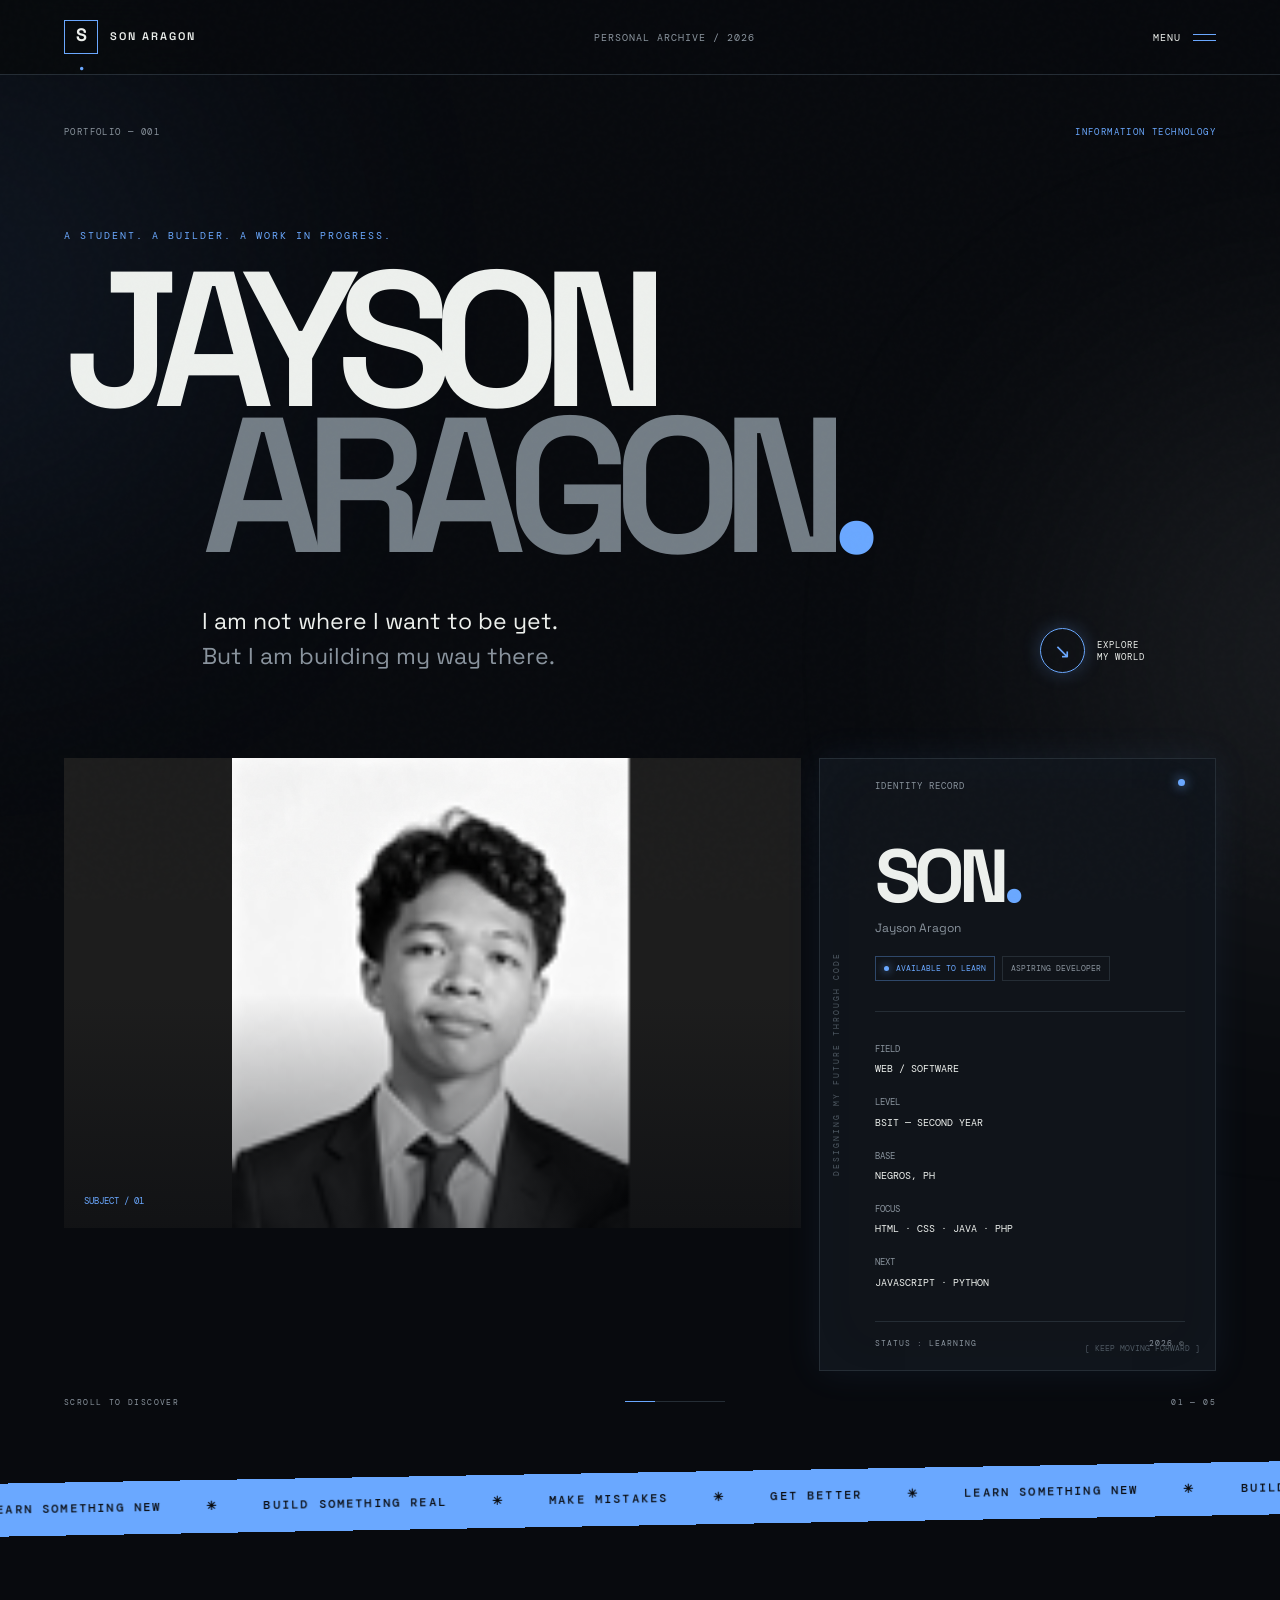
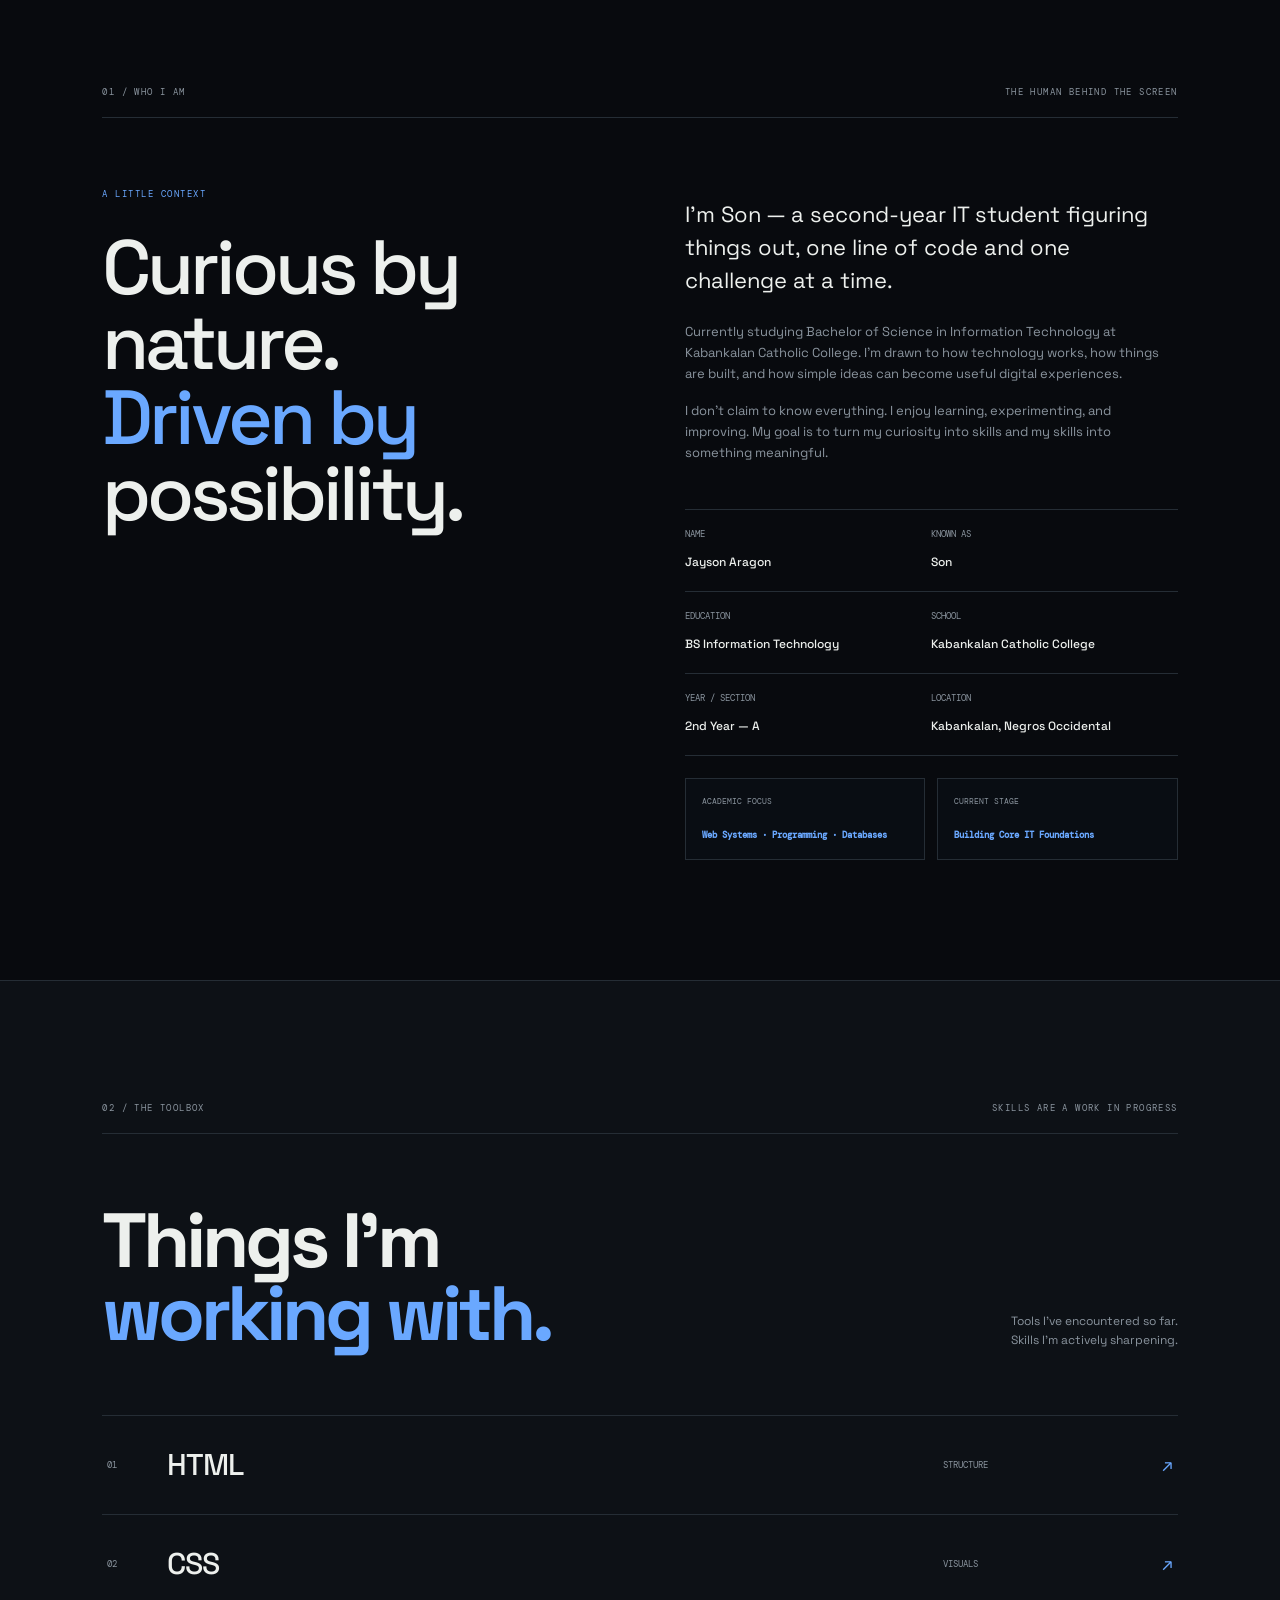
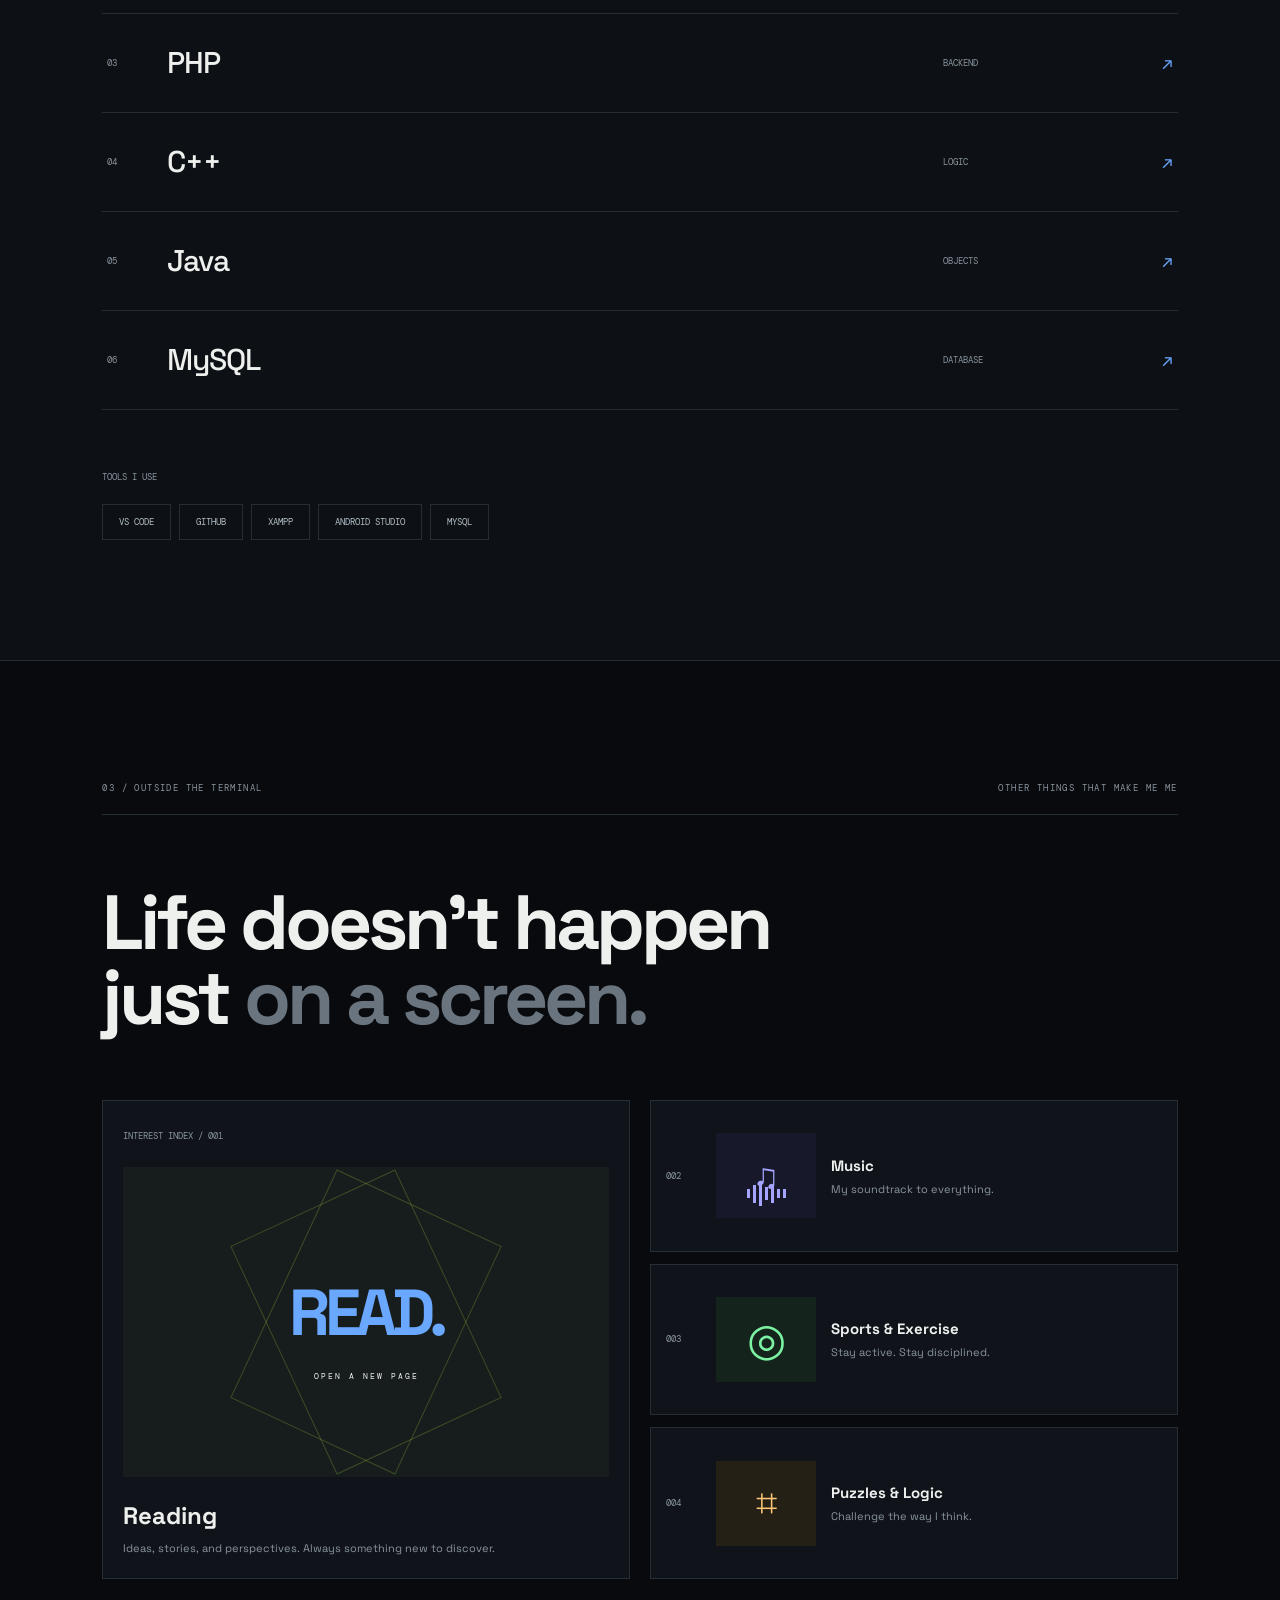
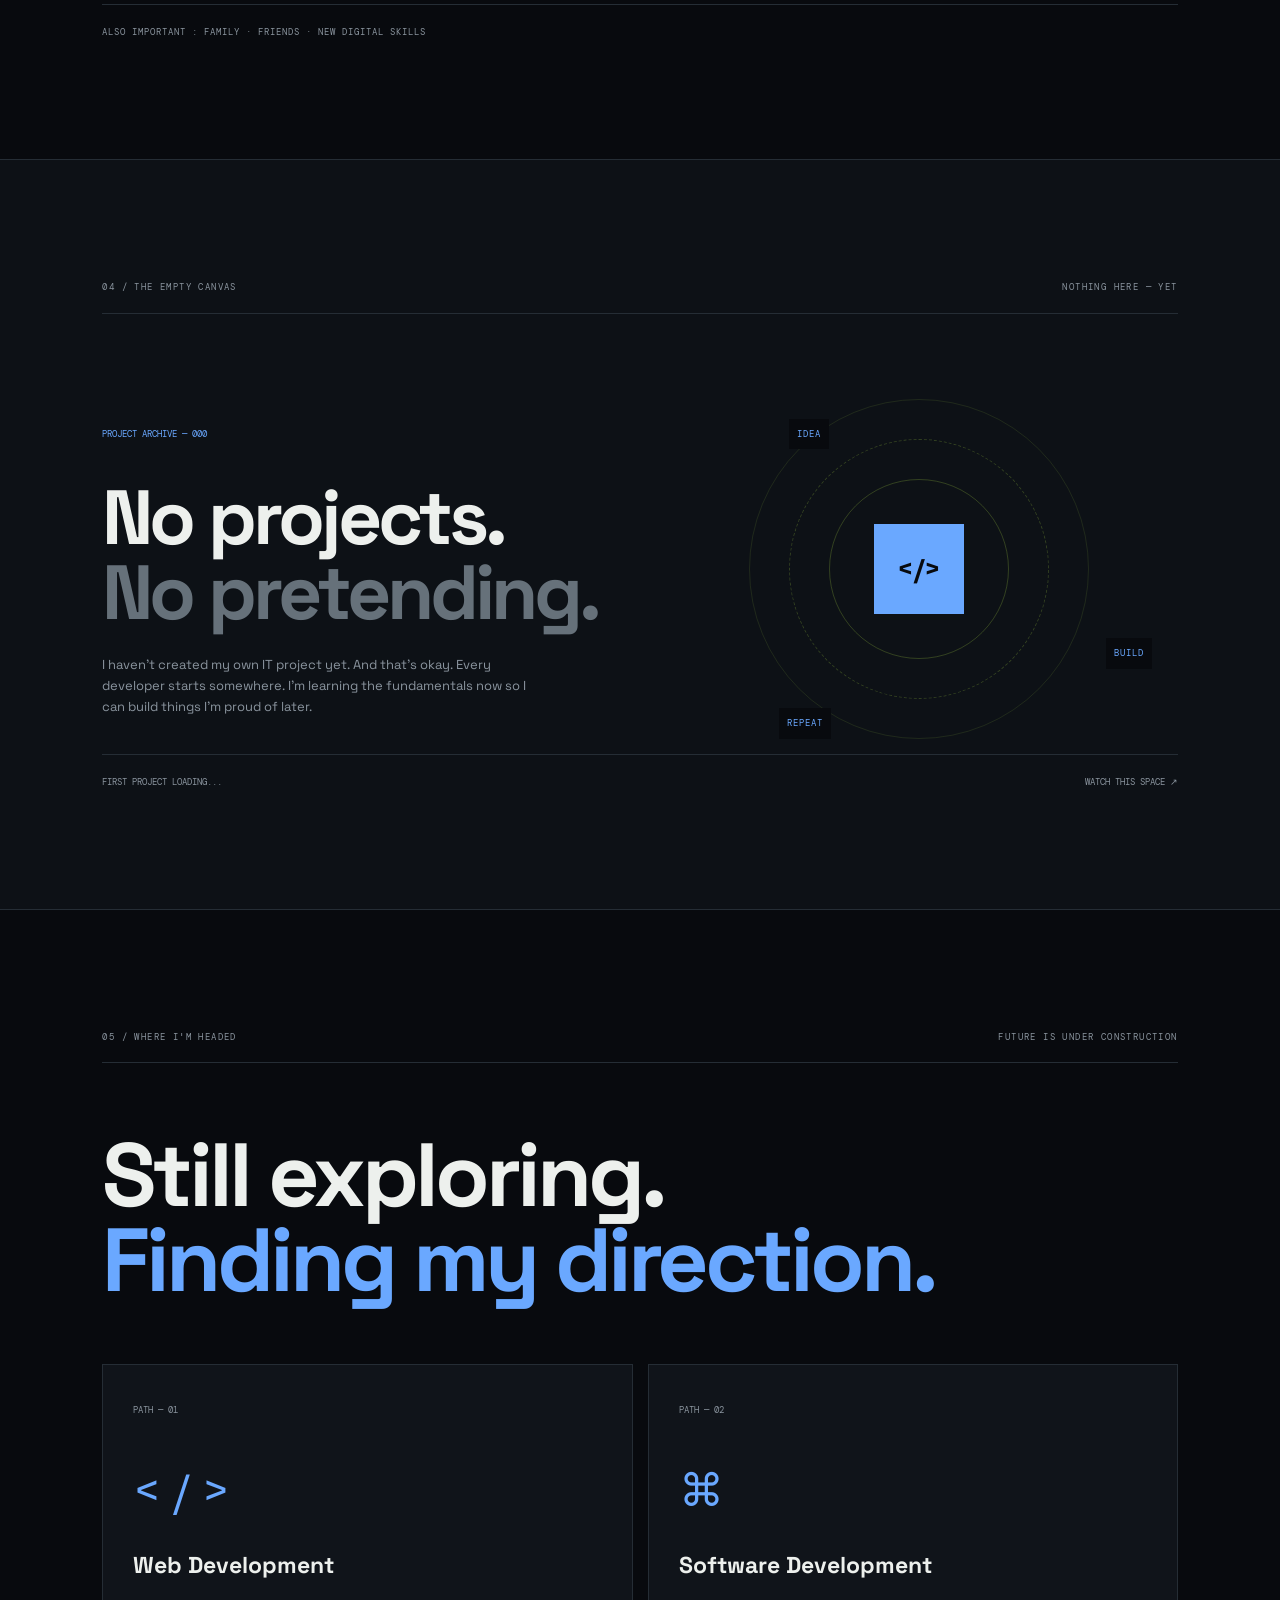
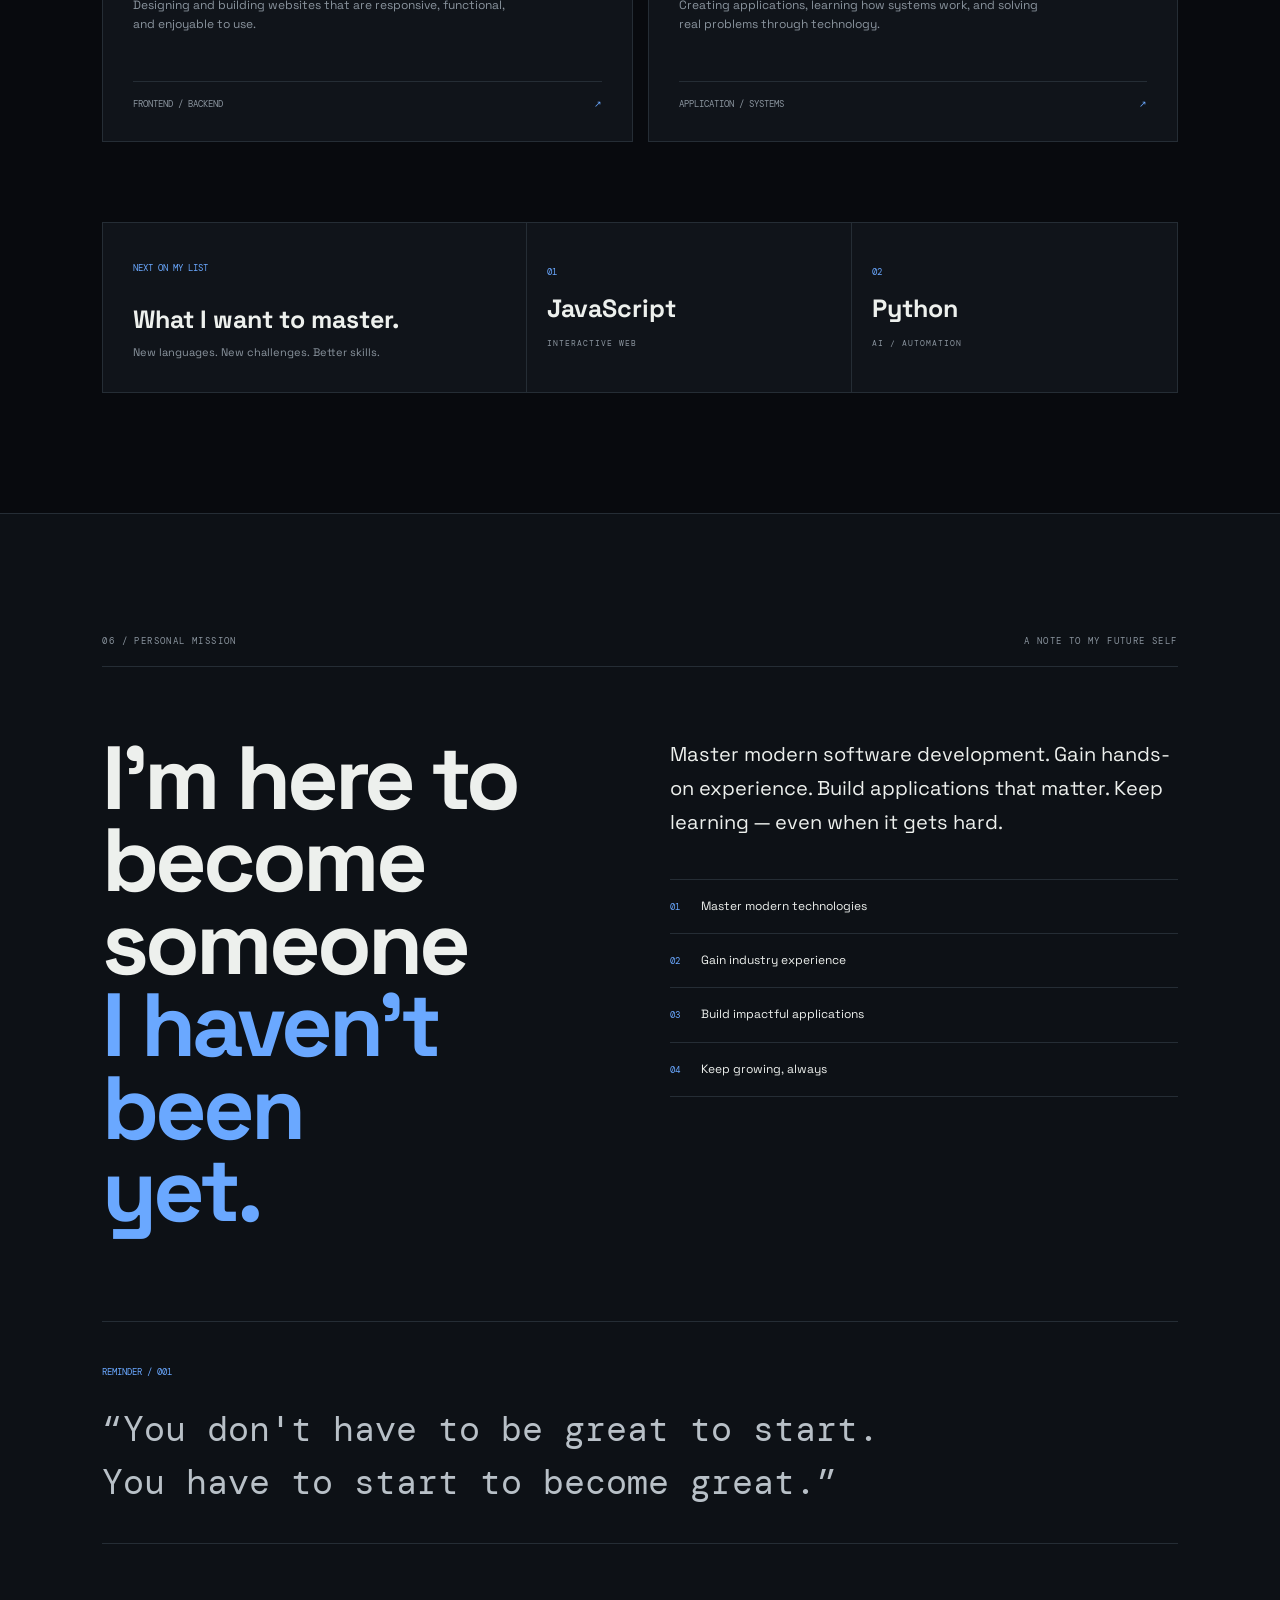
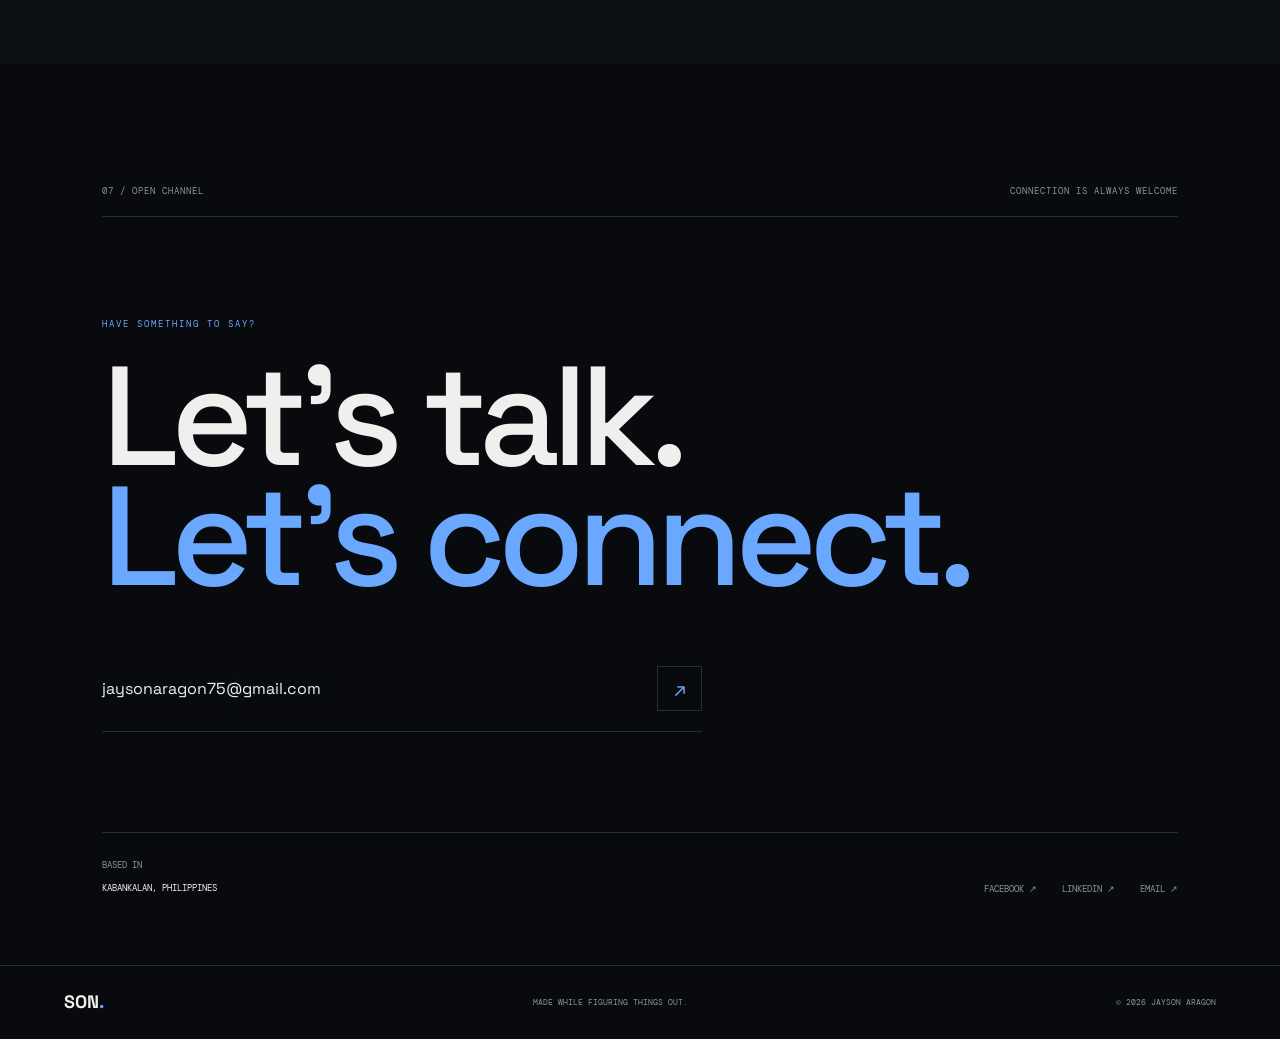
==== commit a68d975f: "adding information" ====
--- a/index.html
+++ b/index.html
@@ -96,12 +96,19 @@
                         <h2>SON<span>.</span></h2>
                         <p class="identity-fullname">Jayson Aragon</p>
 
+                        <div class="profile-badges mono">
+                            <span><i></i> AVAILABLE TO LEARN</span>
+                            <span>ASPIRING DEVELOPER</span>
+                        </div>
+
                         <div class="identity-divider"></div>
 
                         <div class="identity-data mono">
                             <div><span>FIELD</span><strong>WEB / SOFTWARE</strong></div>
-                            <div><span>LEVEL</span><strong>STUDENT — YEAR 02</strong></div>
+                            <div><span>LEVEL</span><strong>BSIT — SECOND YEAR</strong></div>
                             <div><span>BASE</span><strong>NEGROS, PH</strong></div>
+                            <div><span>FOCUS</span><strong>HTML · CSS · JAVA · PHP</strong></div>
+                            <div><span>NEXT</span><strong>JAVASCRIPT · PYTHON</strong></div>
                         </div>
 
                         <div class="identity-card-footer mono">
@@ -184,6 +191,17 @@
                         <div class="fact">
                             <span class="mono">LOCATION</span>
                             <strong>Kabankalan, Negros Occidental</strong>
+                        </div>
+                    </div>
+
+                    <div class="academic-focus mono">
+                        <div>
+                            <span>ACADEMIC FOCUS</span>
+                            <strong>Web Systems · Programming · Databases</strong>
+                        </div>
+                        <div>
+                            <span>CURRENT STAGE</span>
+                            <strong>Building Core IT Foundations</strong>
                         </div>
                     </div>
                 </div>
@@ -230,7 +248,7 @@
                 <div class="skill-row">
                     <span class="skill-no mono">05</span>
                     <h3>Java</h3>
-                    <span class="skill-type mono">OOP</span>
+                    <span class="skill-type mono">OBJECTS</span>
                     <span class="skill-symbol">↗</span>
                 </div>
                 <div class="skill-row">
--- a/assets/style.css
+++ b/assets/style.css
@@ -11,8 +11,8 @@
     --white: #edf0ed;
     --muted: #8a949e;
     --line: #252d35;
-    --accent: #c6ff4d;
-    --blue: #6aa8ff;
+    --accent: #6aa8ff;
+    --blue: #edf0ed;
     --font: "Space Grotesk", sans-serif;
     --mono: "DM Mono", monospace;
 }
@@ -65,19 +65,23 @@
     filter: blur(150px);
     pointer-events: none;
     z-index: -2;
-    opacity: .09;
+    opacity: .12;
+    animation: ambient-drift 10s ease-in-out infinite alternate;
 }
 
 .ambient-a {
     background: var(--accent);
     top: 10%;
     left: -250px;
+    box-shadow: 0 0 220px var(--accent);
 }
 
 .ambient-b {
     background: var(--blue);
     bottom: 5%;
     right: -250px;
+    animation-delay: -5s;
+    box-shadow: 0 0 220px var(--blue);
 }
 
 .noise {
@@ -300,6 +304,7 @@
     color: var(--accent);
     font-size: 20px;
     transition: .3s;
+    box-shadow: 0 0 18px rgba(106, 168, 255, .25);
 }
 
 .explore-link:hover .explore-circle {
@@ -327,8 +332,9 @@
 .identity-image img {
     width: 100%;
     height: 100%;
-    object-fit: cover;
-    object-position: 50% 18%;
+    object-fit: contain;
+    object-position: 50% 50%;
+    background: #171e24;
     filter: grayscale(100%);
     transition: .8s;
 }
@@ -361,6 +367,7 @@
     padding: 20px 30px;
     border: 1px solid var(--line);
     background: var(--surface);
+    box-shadow: inset 0 0 60px rgba(106, 168, 255, .025), 0 0 35px rgba(106, 168, 255, .08);
 }
 
 .vertical-label {
@@ -412,6 +419,37 @@
     margin-top: 5px;
 }
 
+.profile-badges {
+    display: flex;
+    flex-wrap: wrap;
+    gap: 7px;
+    margin-top: 18px;
+}
+
+.profile-badges span {
+    display: inline-flex;
+    align-items: center;
+    gap: 7px;
+    min-height: 25px;
+    border: 1px solid var(--line);
+    padding: 5px 8px;
+    color: var(--muted);
+    font-size: 8px;
+}
+
+.profile-badges span:first-child {
+    color: var(--accent);
+    border-color: rgba(106, 168, 255, .35);
+}
+
+.profile-badges i {
+    width: 5px;
+    height: 5px;
+    border-radius: 50%;
+    background: var(--accent);
+    box-shadow: 0 0 9px var(--accent);
+}
+
 .identity-divider {
     height: 1px;
     background: var(--line);
@@ -580,6 +618,34 @@
 .fact strong {
     font-size: 12px;
     font-weight: 500;
+}
+
+.academic-focus {
+    display: grid;
+    grid-template-columns: 1fr 1fr;
+    gap: 12px;
+    margin-top: 22px;
+}
+
+.academic-focus div {
+    min-height: 82px;
+    display: flex;
+    flex-direction: column;
+    justify-content: space-between;
+    border: 1px solid var(--line);
+    background: rgba(106, 168, 255, .025);
+    padding: 16px;
+}
+
+.academic-focus span {
+    color: var(--muted);
+    font-size: 8px;
+}
+
+.academic-focus strong {
+    color: var(--accent);
+    font-size: 9px;
+    line-height: 1.6;
 }
 
 /* SKILLS */
@@ -1218,6 +1284,7 @@
     padding: 20px 0;
     font-size: 16px;
     transition: .3s;
+    text-shadow: 0 0 18px rgba(106, 168, 255, .2);
 }
 
 .contact-cta:hover {
@@ -1306,6 +1373,15 @@
 
 /* ANIMATIONS */
 
+@keyframes ambient-drift {
+    from {
+        transform: translate3d(-20px, -10px, 0) scale(.95);
+    }
+    to {
+        transform: translate3d(35px, 25px, 0) scale(1.08);
+    }
+}
+
 @keyframes marquee {
     from {
         transform: translateX(0);
@@ -1477,7 +1553,8 @@
     }
 
     .identity-image img {
-        object-position: 50% 20%;
+        object-fit: contain;
+        object-position: 50% 50%;
     }
 
     .identity-side {
@@ -1723,7 +1800,8 @@
         font-size: 52px;
     }
 
-    .about-facts {
+    .about-facts,
+    .academic-focus {
         grid-template-columns: 1fr;
     }
 
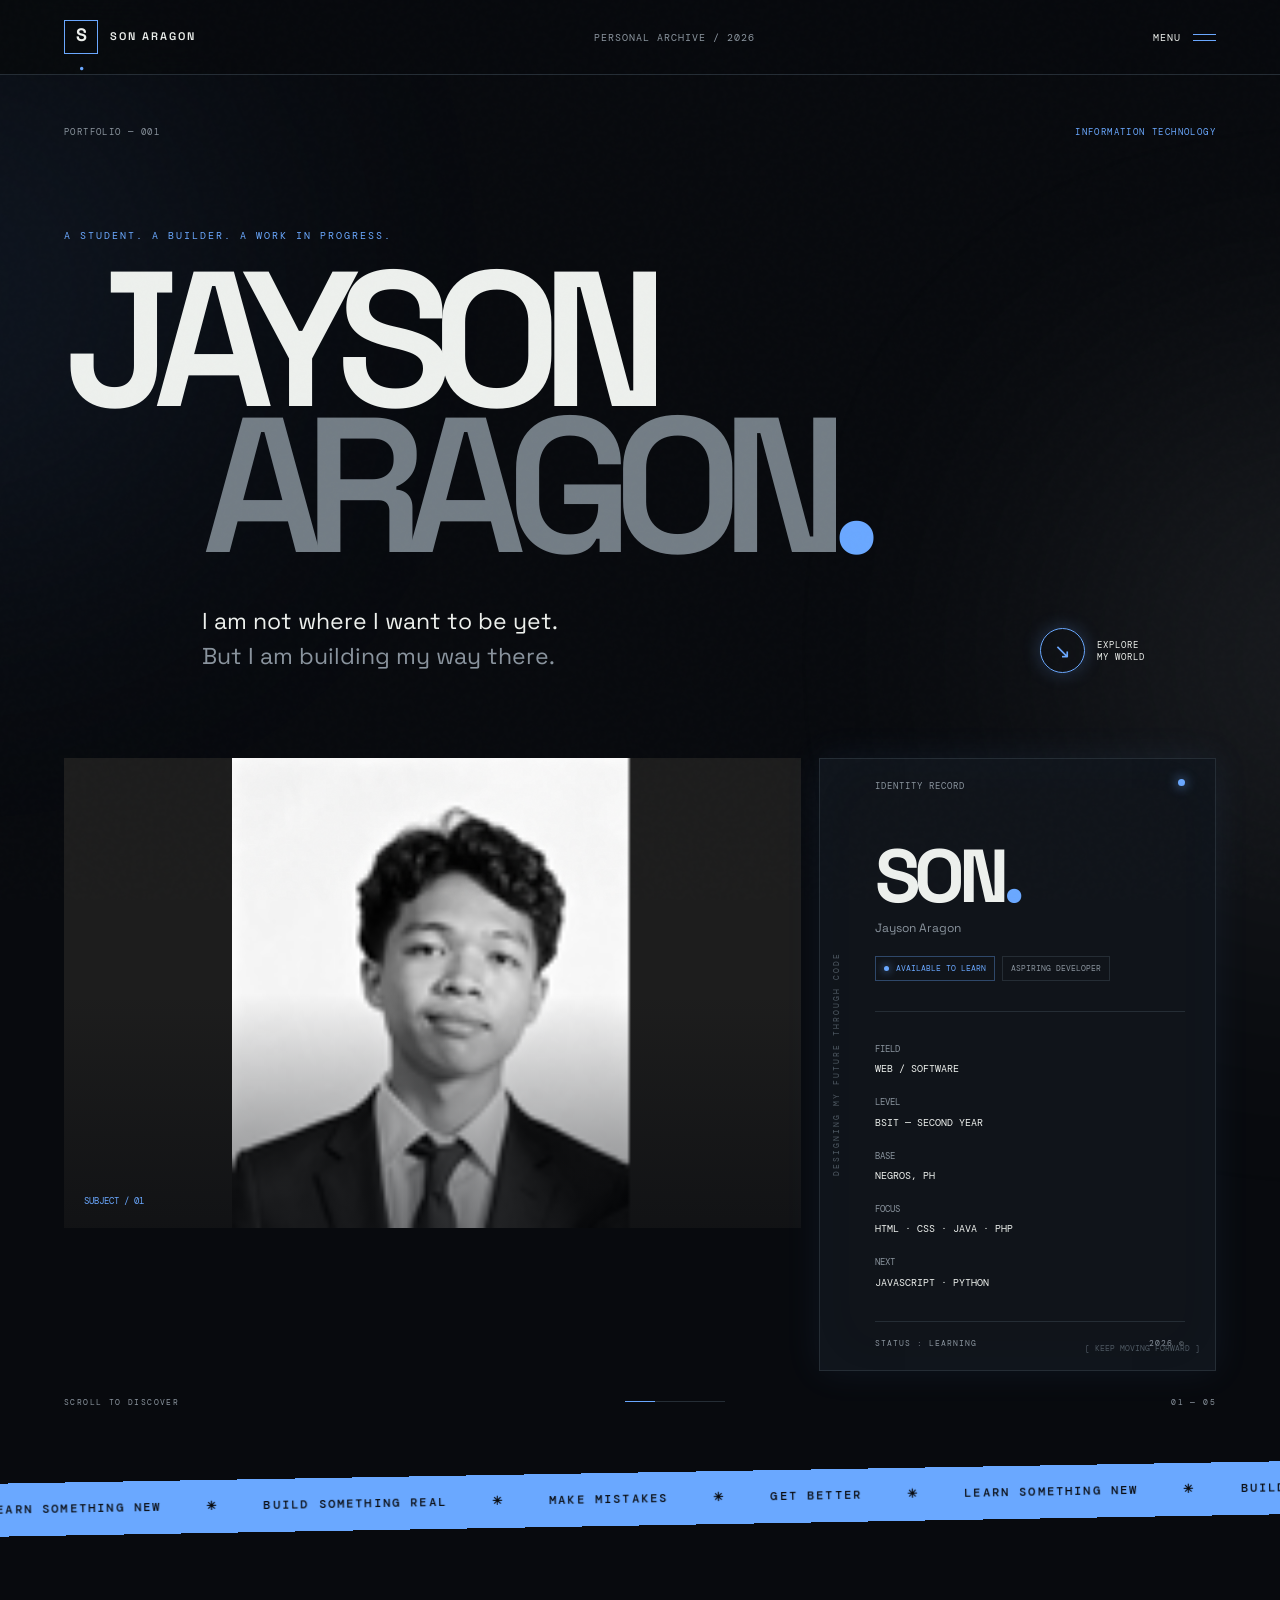
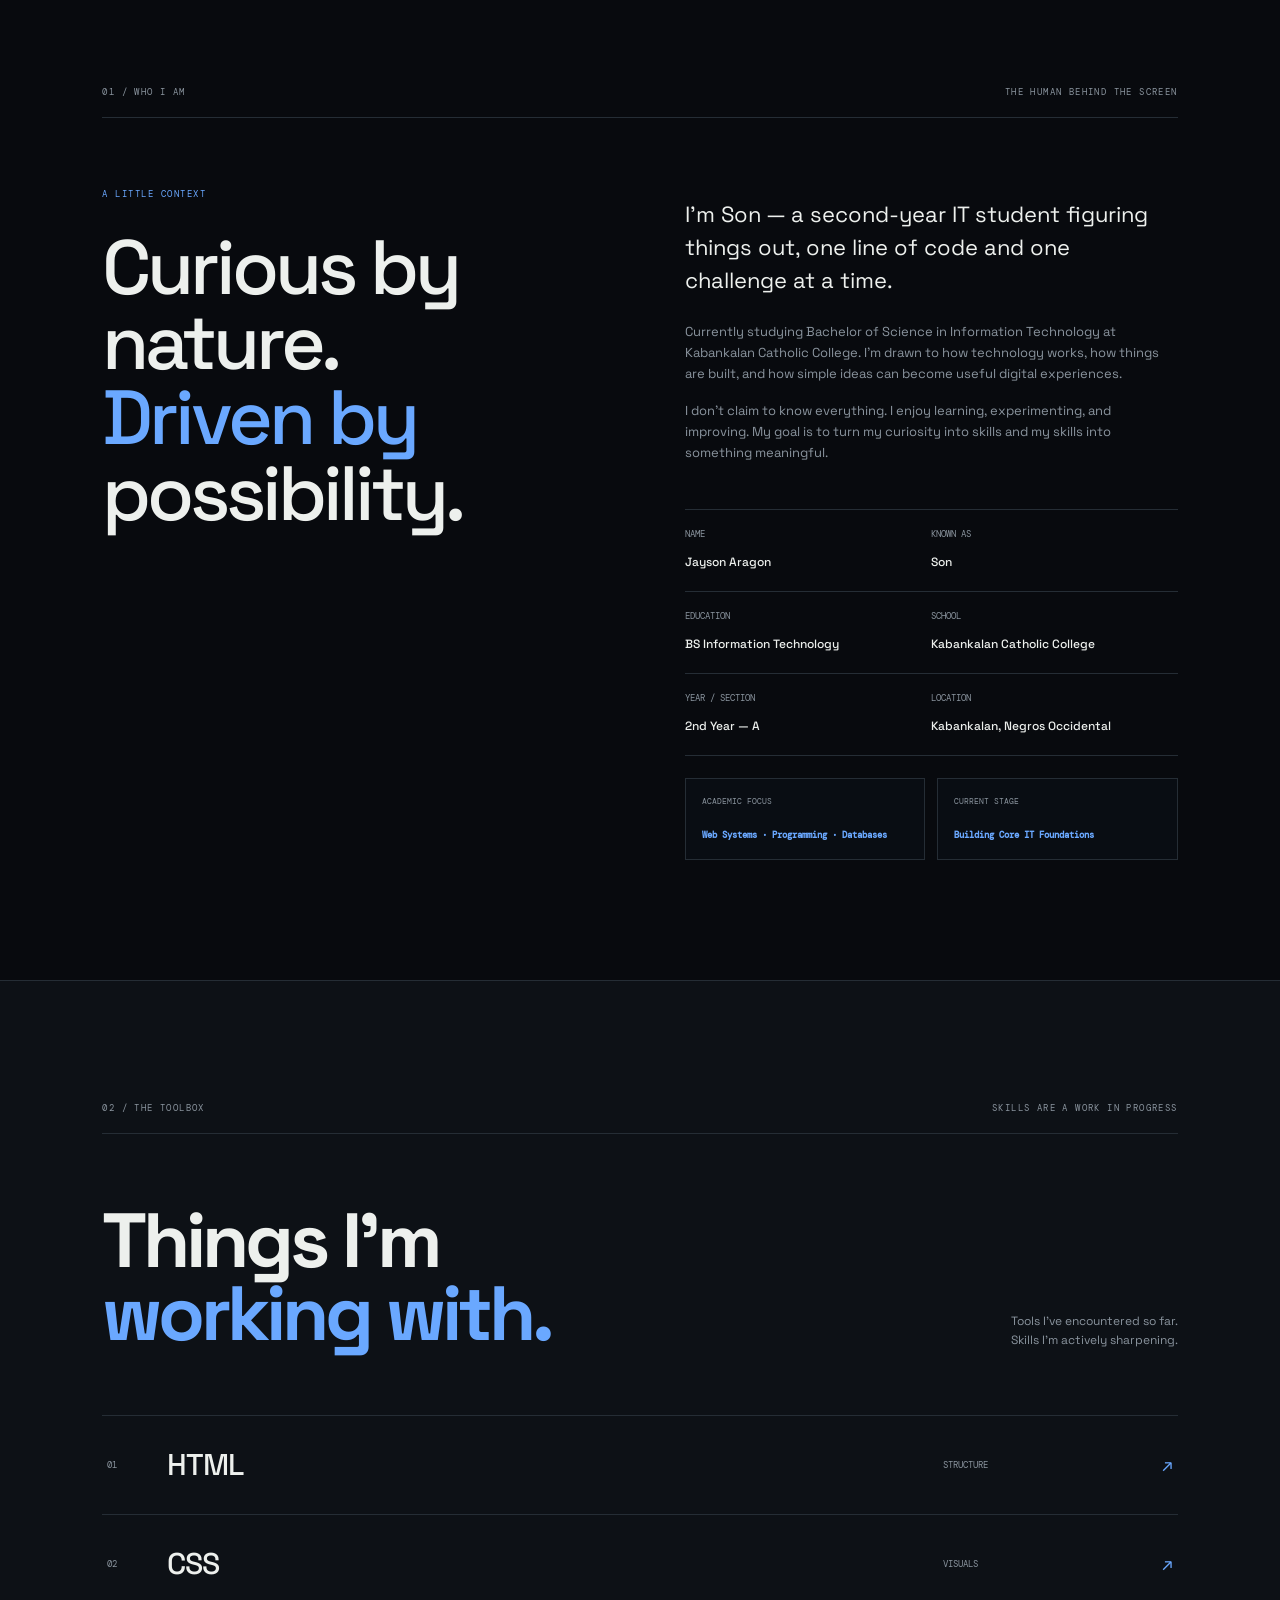
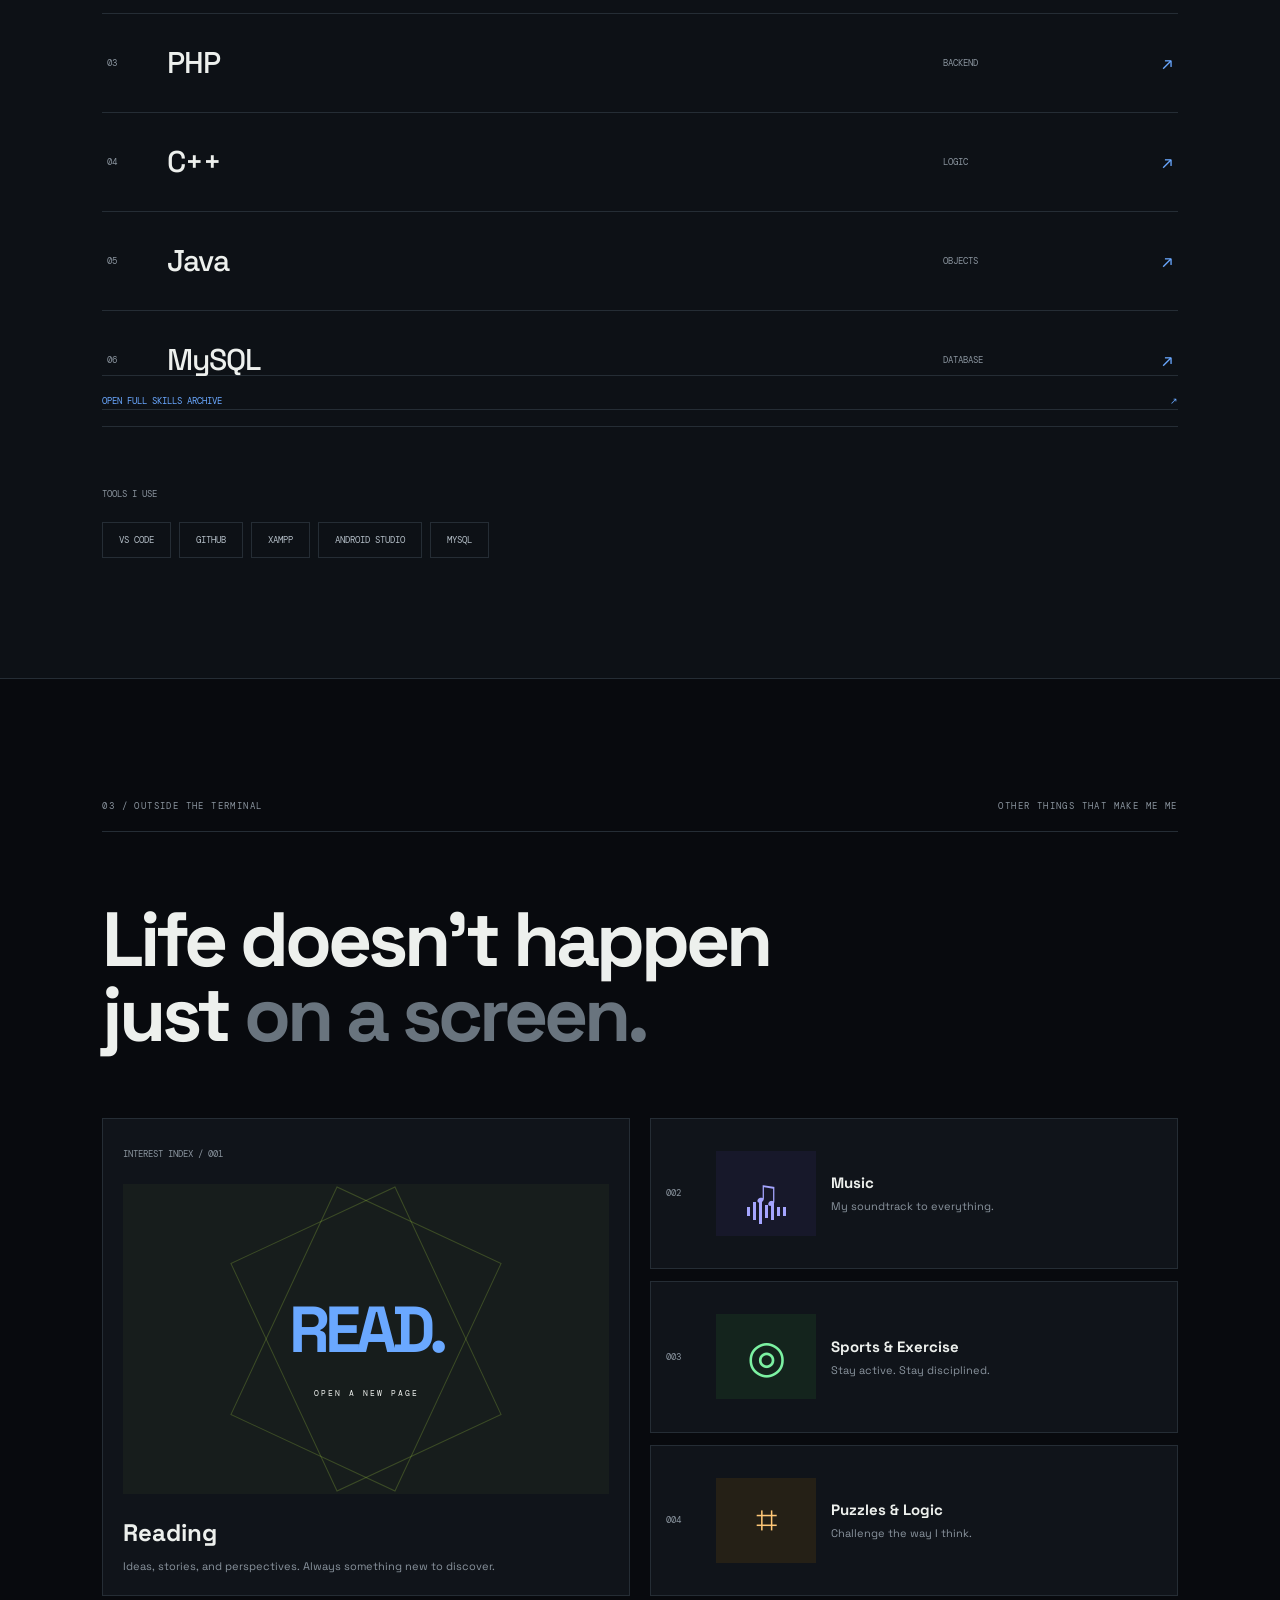
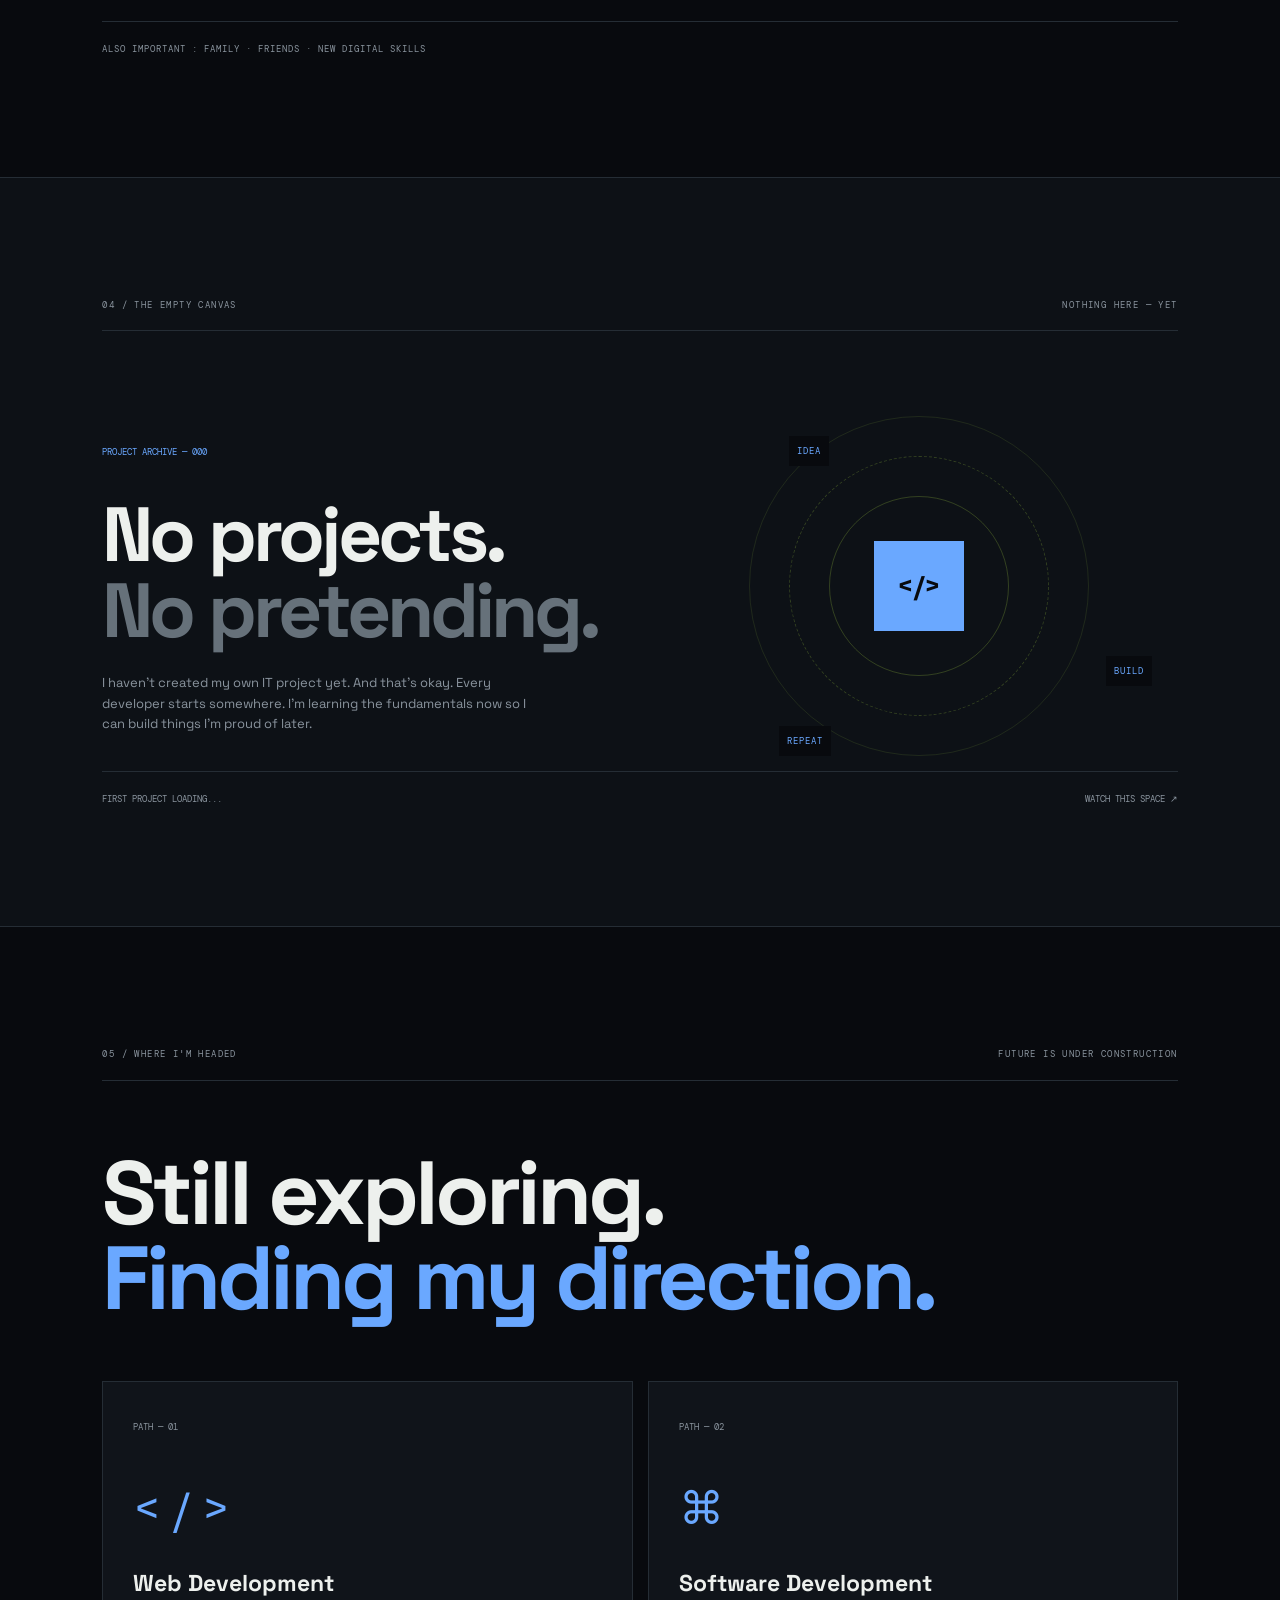
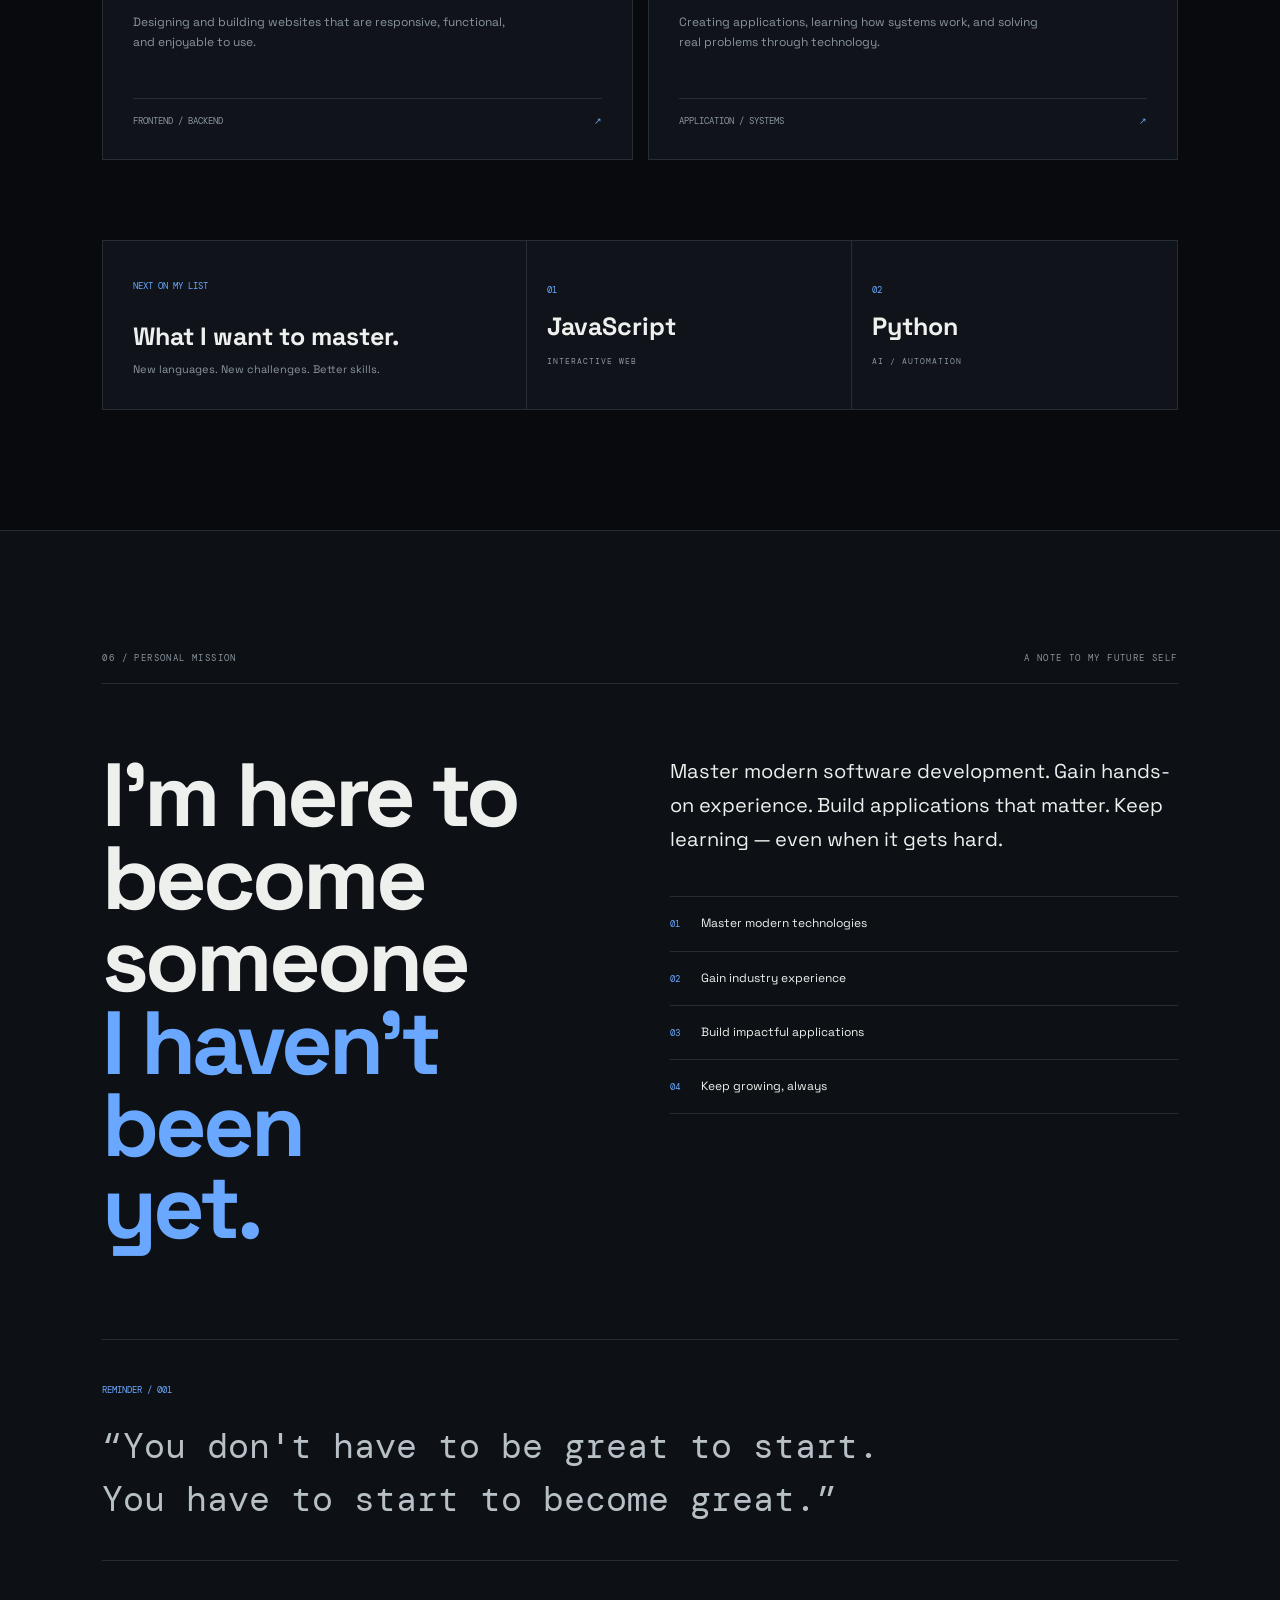
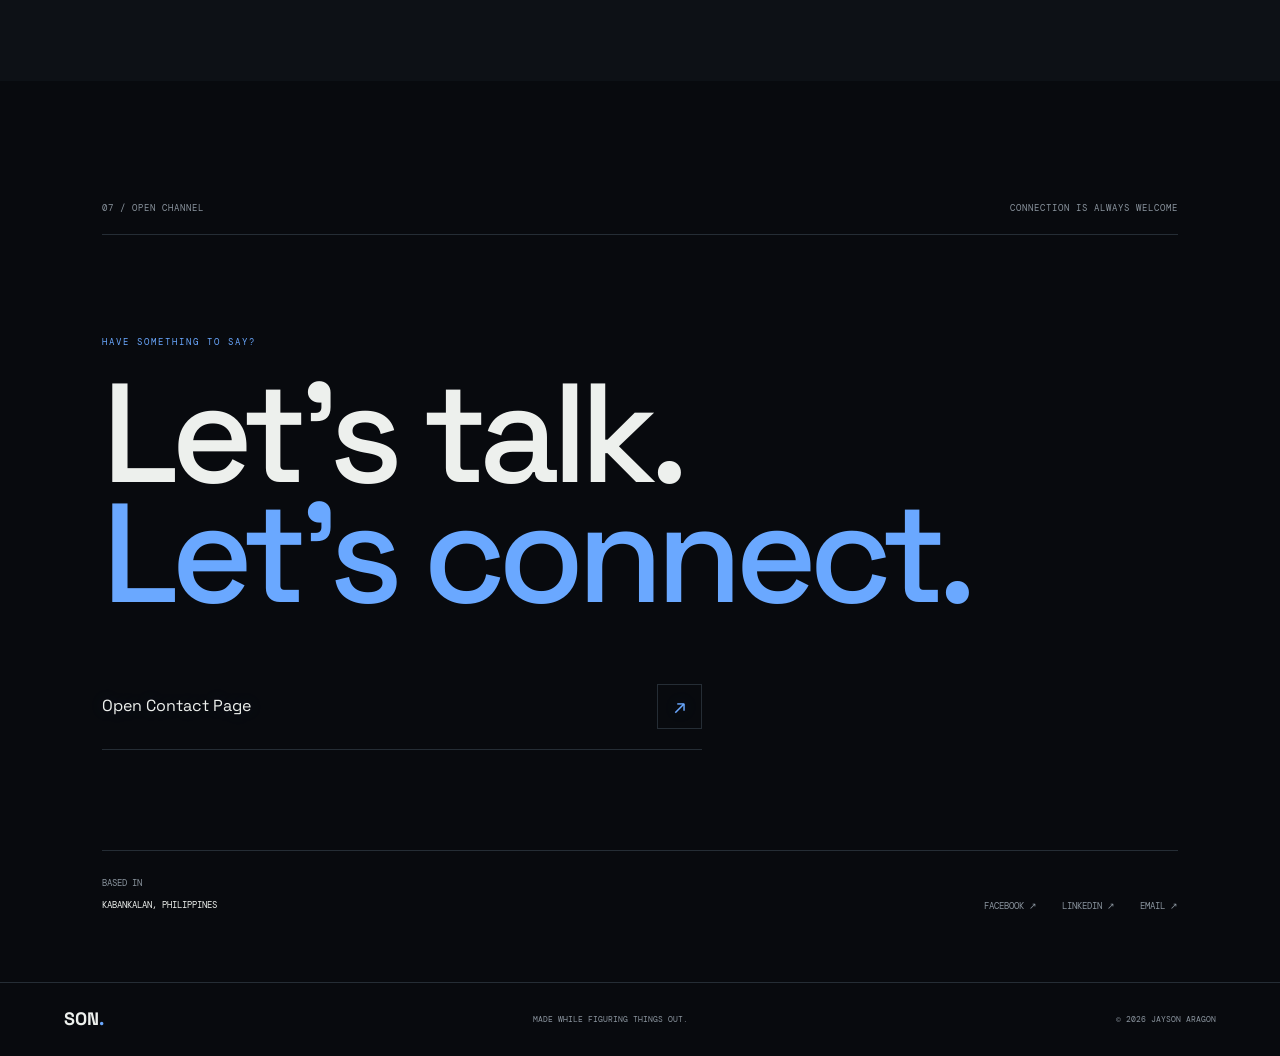
==== commit c33ff7e8: "adding contact file" ====
--- a/index.html
+++ b/index.html
@@ -38,10 +38,10 @@
 
         <nav class="menu">
             <a href="#about"><span>01</span> About</a>
-            <a href="#skills"><span>02</span> Skills</a>
+            <a href="skills.html"><span>02</span> Skills</a>
             <a href="#interests"><span>03</span> Interests</a>
             <a href="#direction"><span>04</span> Direction</a>
-            <a href="#contact"><span>05</span> Contact</a>
+            <a href="contack.html"><span>05</span> Contact</a>
         </nav>
     </header>
 
@@ -258,6 +258,8 @@
                     <span class="skill-symbol">↗</span>
                 </div>
             </div>
+
+            <a href="skills.html" class="skills-page-link mono">OPEN FULL SKILLS ARCHIVE <span>↗</span></a>
 
             <div class="tool-strip">
                 <span class="mono tool-title">TOOLS I USE</span>
@@ -474,8 +476,8 @@
             <div class="contact-main">
                 <p class="mono contact-overline">HAVE SOMETHING TO SAY?</p>
                 <h2>Let's talk.<br><span>Let's connect.</span></h2>
-                <a href="mailto:jaysonaragon75@gmail.com" class="contact-cta">
-                    <span>jaysonaragon75@gmail.com</span>
+                <a href="contack.html" class="contact-cta">
+                    <span>Open Contact Page</span>
                     <span class="cta-arrow">↗</span>
                 </a>
             </div>
--- a/assets/style.css
+++ b/assets/style.css
@@ -1348,6 +1348,324 @@
     color: var(--accent);
 }
 
+/* SKILLS PAGE */
+
+.skills-page-heading {
+    padding: 75px 0 55px;
+}
+
+.skills-page-heading h1 {
+    font-size: clamp(60px, 8vw, 110px);
+    line-height: .92;
+    letter-spacing: -6px;
+}
+
+.skills-page-heading h1 span {
+    color: var(--accent);
+}
+
+.skills-page-heading > p:last-child {
+    max-width: 620px;
+    color: var(--muted);
+    font-size: 15px;
+    margin-top: 25px;
+}
+
+.skill-record-grid {
+    display: grid;
+    grid-template-columns: repeat(3, 1fr);
+    gap: 12px;
+}
+
+.skill-record {
+    min-height: 270px;
+    display: flex;
+    flex-direction: column;
+    border: 1px solid var(--line);
+    background: var(--surface);
+    padding: 22px;
+    transition: .3s;
+}
+
+.skill-record:hover {
+    border-color: var(--accent);
+    transform: translateY(-4px);
+    box-shadow: 0 12px 35px rgba(106, 168, 255, .07);
+}
+
+.skill-record-top {
+    display: flex;
+    justify-content: space-between;
+    color: var(--muted);
+    font-size: 8px;
+}
+
+.skill-record h2 {
+    font-size: 38px;
+    margin-top: 35px;
+}
+
+.skill-record p {
+    min-height: 70px;
+    color: var(--muted);
+    font-size: 12px;
+    margin: 8px 0 18px;
+}
+
+.skill-progress {
+    height: 2px;
+    background: var(--line);
+    margin-top: auto;
+}
+
+.skill-progress span {
+    display: block;
+    height: 100%;
+    background: var(--accent);
+    box-shadow: 0 0 10px var(--accent);
+}
+
+.skill-status {
+    color: var(--accent);
+    font-size: 8px;
+    margin-top: 10px;
+}
+
+.skills-page-link {
+    display: flex;
+    align-items: center;
+    justify-content: space-between;
+    border-top: 1px solid var(--line);
+    border-bottom: 1px solid var(--line);
+    color: var(--accent);
+    font-size: 9px;
+    padding: 18px 0;
+    margin: -35px 0 55px;
+}
+
+.tool-stack {
+    display: grid;
+    grid-template-columns: 1fr 1fr;
+    gap: 40px;
+    border-top: 1px solid var(--line);
+    margin-top: 90px;
+    padding-top: 45px;
+}
+
+.tool-stack-heading h2 {
+    font-size: clamp(45px, 6vw, 75px);
+    line-height: .95;
+    letter-spacing: -4px;
+}
+
+.tool-stack-heading h2 span {
+    color: var(--accent);
+}
+
+.tool-stack-list {
+    border-top: 1px solid var(--line);
+}
+
+.tool-stack-list div {
+    min-height: 68px;
+    display: grid;
+    grid-template-columns: 45px 1fr auto;
+    align-items: center;
+    border-bottom: 1px solid var(--line);
+}
+
+.tool-stack-list div > span {
+    color: var(--accent);
+    font-size: 9px;
+}
+
+.tool-stack-list strong {
+    font-size: 13px;
+}
+
+.tool-stack-list small {
+    color: var(--muted);
+    font-size: 8px;
+}
+
+.skills-learning-next {
+    margin-top: 70px;
+}
+
+/* CONTACT PAGE */
+
+.contact-page {
+    min-height: calc(100vh - 75px);
+}
+
+.back-link {
+    font-size: 9px;
+    color: var(--muted);
+    transition: .3s;
+}
+
+.back-link:hover {
+    color: var(--accent);
+}
+
+.contact-page-layout {
+    display: grid;
+    grid-template-columns: 1.15fr .85fr;
+    gap: 55px;
+    padding: 75px 0;
+}
+
+.contact-page-main h1 {
+    font-size: clamp(55px, 8vw, 110px);
+    line-height: .92;
+    letter-spacing: -6px;
+}
+
+.contact-page-main h1 span {
+    color: var(--accent);
+}
+
+.contact-page-copy {
+    max-width: 550px;
+    color: var(--muted);
+    font-size: 16px;
+    margin-top: 25px;
+}
+
+.contact-page-socials {
+    display: grid;
+    grid-template-columns: 1fr 1fr;
+    gap: 12px;
+    margin-top: 35px;
+}
+
+.contact-page-socials a {
+    min-height: 110px;
+    display: flex;
+    flex-direction: column;
+    justify-content: space-between;
+    border: 1px solid var(--line);
+    background: var(--surface);
+    padding: 18px;
+    transition: .3s;
+}
+
+.contact-page-socials a:hover {
+    border-color: var(--accent);
+    transform: translateY(-3px);
+}
+
+.contact-page-socials a span {
+    color: var(--muted);
+    font-size: 8px;
+}
+
+.contact-page-socials a strong {
+    font-size: 15px;
+}
+
+.contact-form {
+    border: 1px solid var(--line);
+    background: var(--surface);
+    padding: 28px;
+    box-shadow: 0 0 40px rgba(106, 168, 255, .08);
+}
+
+.form-heading {
+    display: flex;
+    align-items: center;
+    justify-content: space-between;
+    color: var(--muted);
+    font-size: 9px;
+    border-bottom: 1px solid var(--line);
+    padding-bottom: 18px;
+    margin-bottom: 8px;
+}
+
+.contact-form label {
+    display: block;
+    border-bottom: 1px solid var(--line);
+    padding: 16px 0;
+}
+
+.contact-form label span {
+    display: block;
+    color: var(--muted);
+    font-size: 8px;
+    margin-bottom: 8px;
+}
+
+.contact-form input,
+.contact-form textarea {
+    width: 100%;
+    border: 0;
+    outline: 0;
+    background: transparent;
+    color: var(--white);
+    font-family: var(--font);
+    font-size: 14px;
+    resize: vertical;
+}
+
+.contact-form input::placeholder,
+.contact-form textarea::placeholder {
+    color: #59636d;
+}
+
+.contact-form input:focus,
+.contact-form textarea:focus {
+    box-shadow: inset 0 -1px var(--accent);
+}
+
+.form-submit {
+    width: 100%;
+    min-height: 55px;
+    border: 1px solid var(--accent);
+    background: transparent;
+    color: var(--accent);
+    display: flex;
+    align-items: center;
+    justify-content: space-between;
+    padding: 0 18px;
+    margin-top: 22px;
+    font: 9px var(--mono);
+    cursor: pointer;
+    transition: .3s;
+}
+
+.form-submit:hover {
+    background: var(--accent);
+    color: var(--bg);
+    box-shadow: 0 0 25px rgba(106, 168, 255, .25);
+}
+
+.contact-page-meta {
+    display: grid;
+    grid-template-columns: repeat(3, 1fr);
+    border-top: 1px solid var(--line);
+}
+
+.contact-page-meta div {
+    display: flex;
+    flex-direction: column;
+    gap: 7px;
+    border-right: 1px solid var(--line);
+    padding: 20px;
+}
+
+.contact-page-meta div:last-child {
+    border-right: 0;
+}
+
+.contact-page-meta span {
+    color: var(--muted);
+    font-size: 8px;
+}
+
+.contact-page-meta strong {
+    font-size: 9px;
+}
+
 /* FOOTER */
 
 .footer {
@@ -1765,6 +2083,44 @@
         flex-direction: column;
         align-items: flex-start;
         gap: 10px;
+    }
+
+    .skill-record-grid {
+        grid-template-columns: 1fr;
+    }
+
+    .tool-stack {
+        grid-template-columns: 1fr;
+    }
+
+    .skills-page-heading h1 {
+        font-size: 58px;
+        letter-spacing: -4px;
+    }
+
+    .contact-page-layout {
+        grid-template-columns: 1fr;
+        gap: 35px;
+        padding: 55px 0;
+    }
+
+    .contact-page-main h1 {
+        font-size: 58px;
+        letter-spacing: -4px;
+    }
+
+    .contact-page-socials,
+    .contact-page-meta {
+        grid-template-columns: 1fr;
+    }
+
+    .contact-page-meta div {
+        border-right: 0;
+        border-bottom: 1px solid var(--line);
+    }
+
+    .contact-page-meta div:last-child {
+        border-bottom: 0;
     }
 }
 
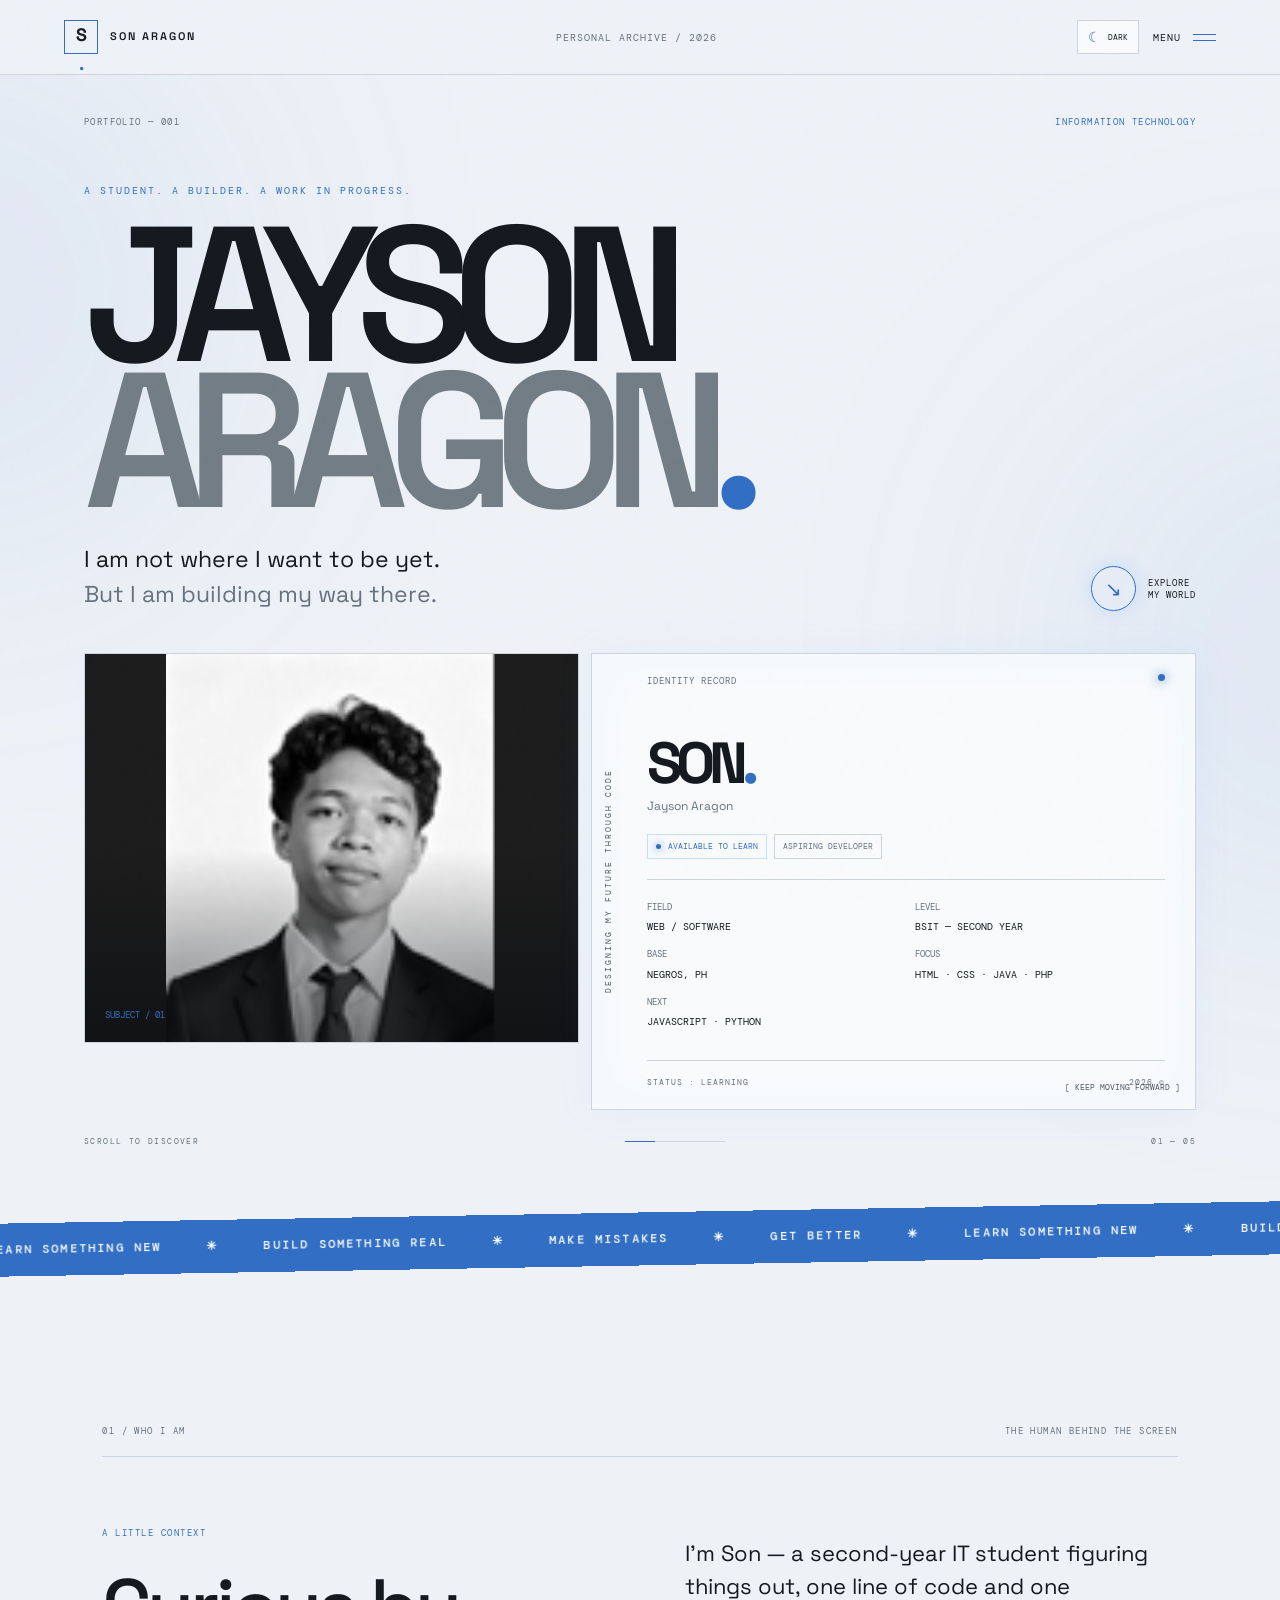
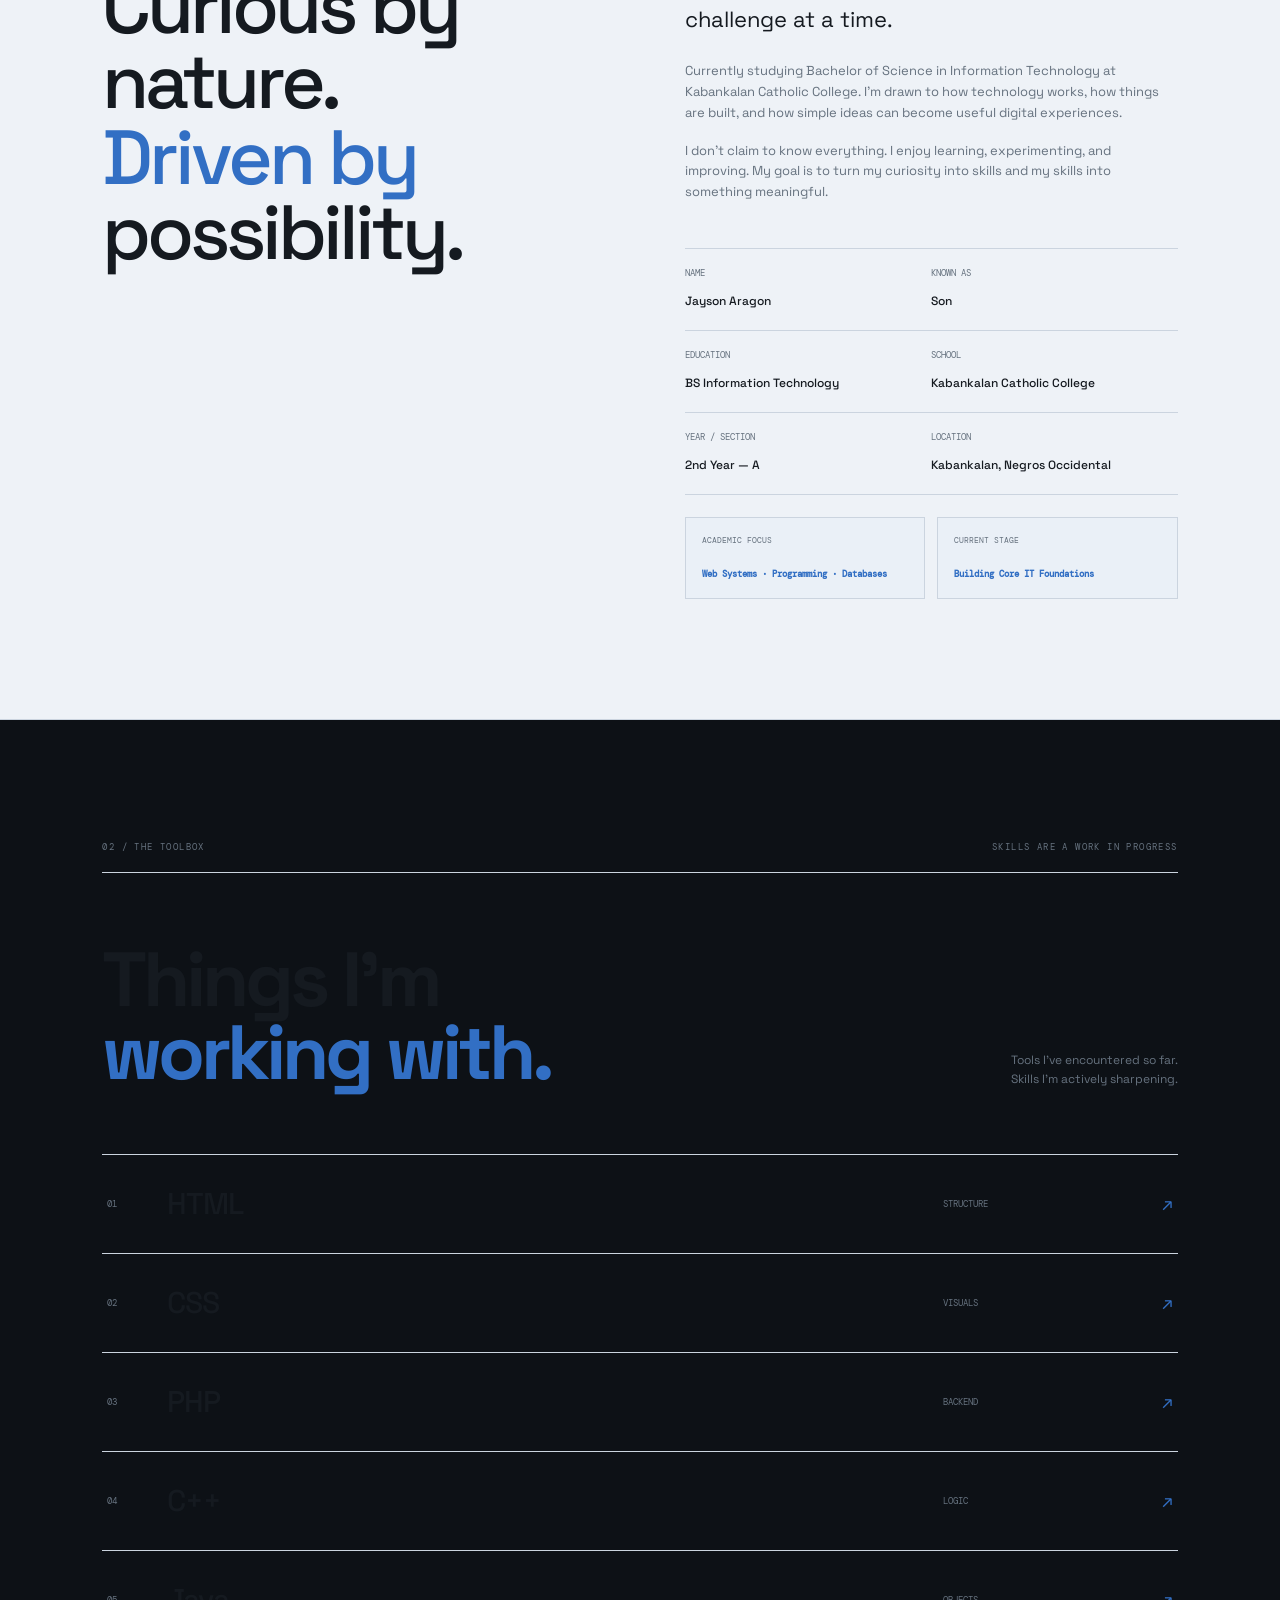
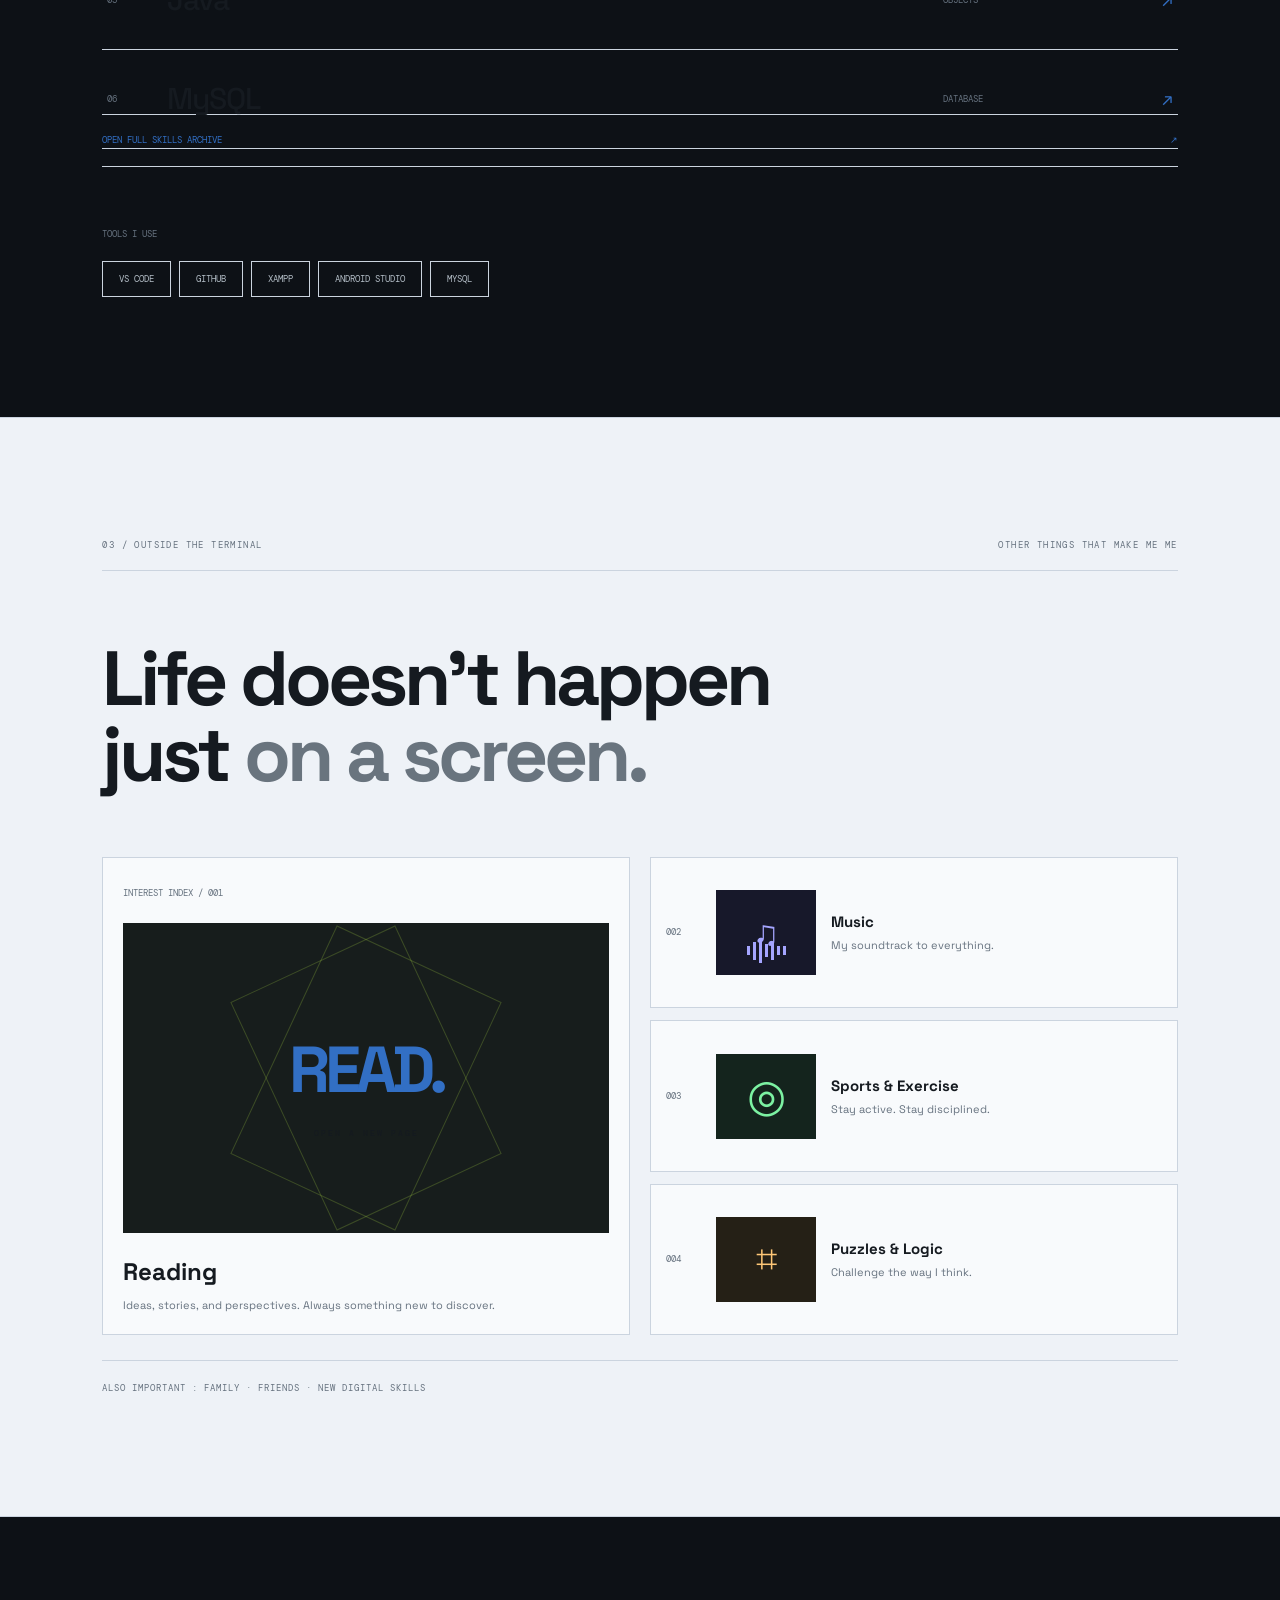
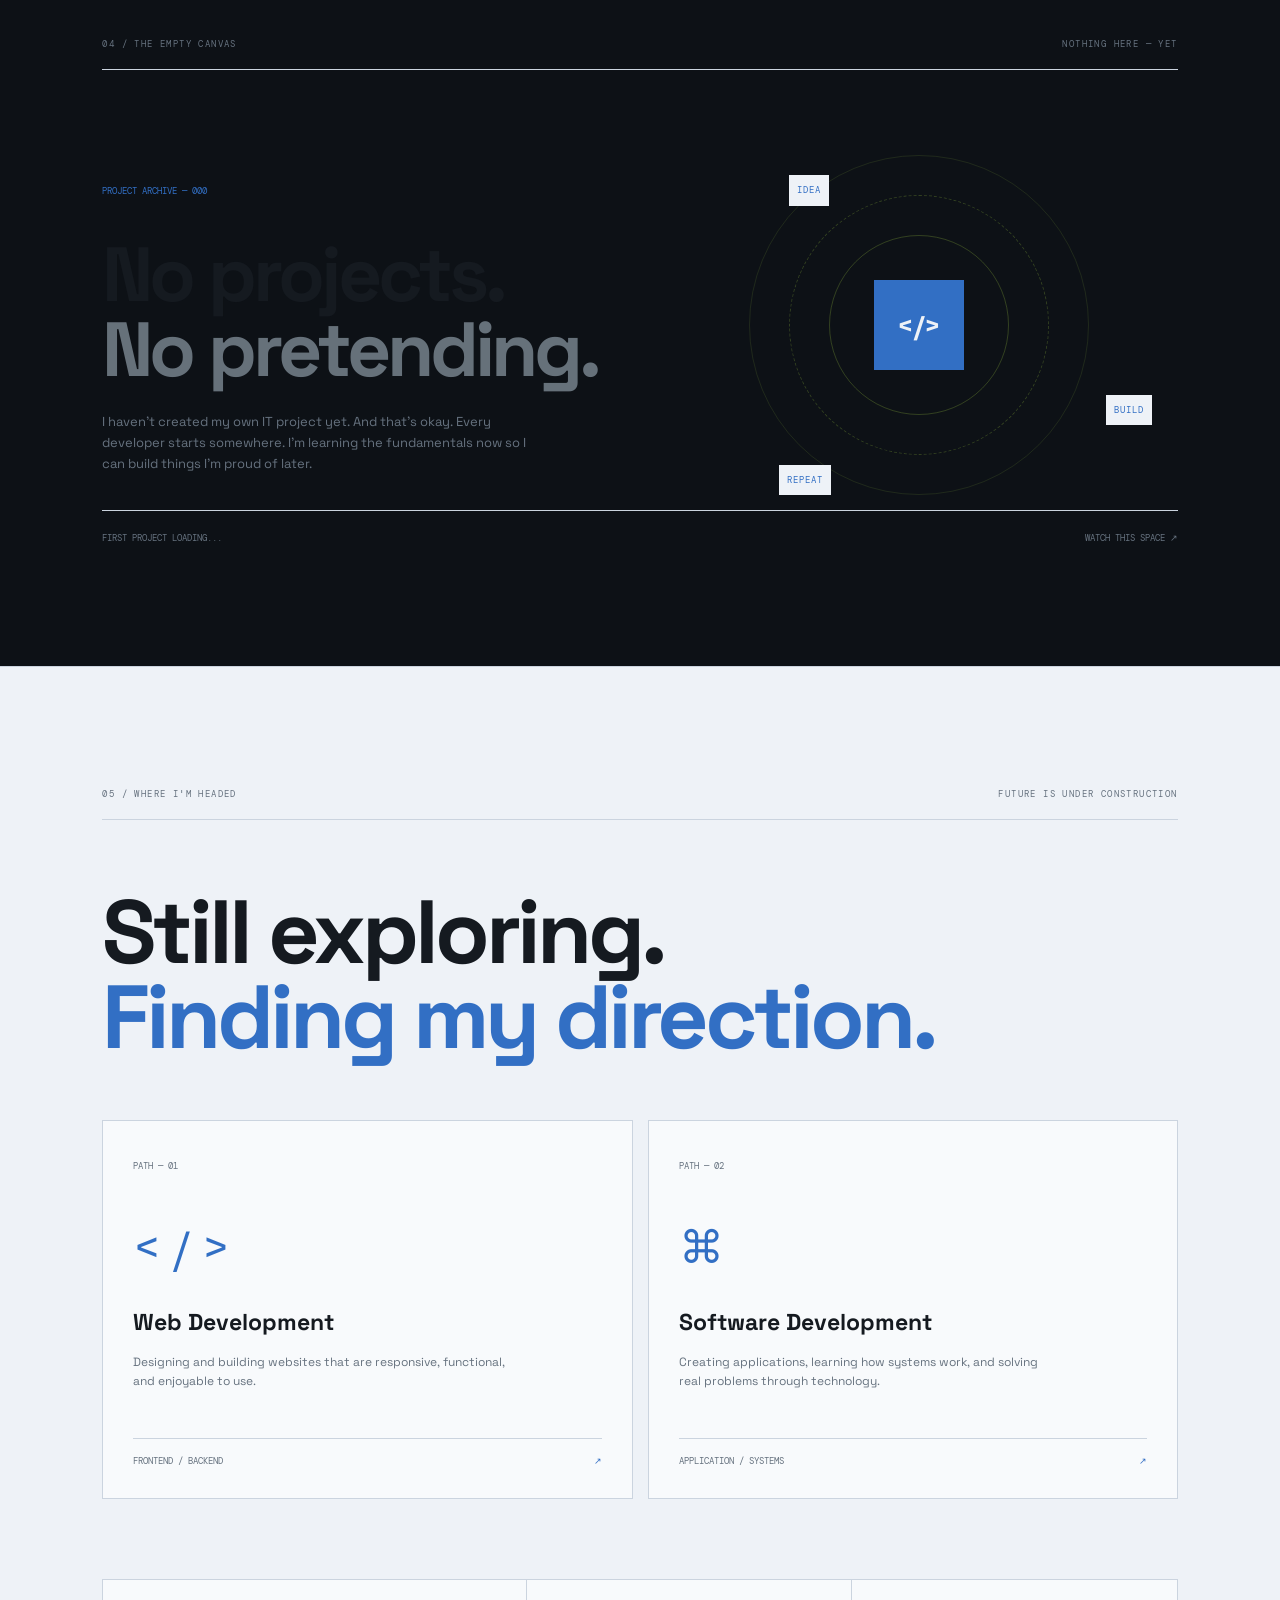
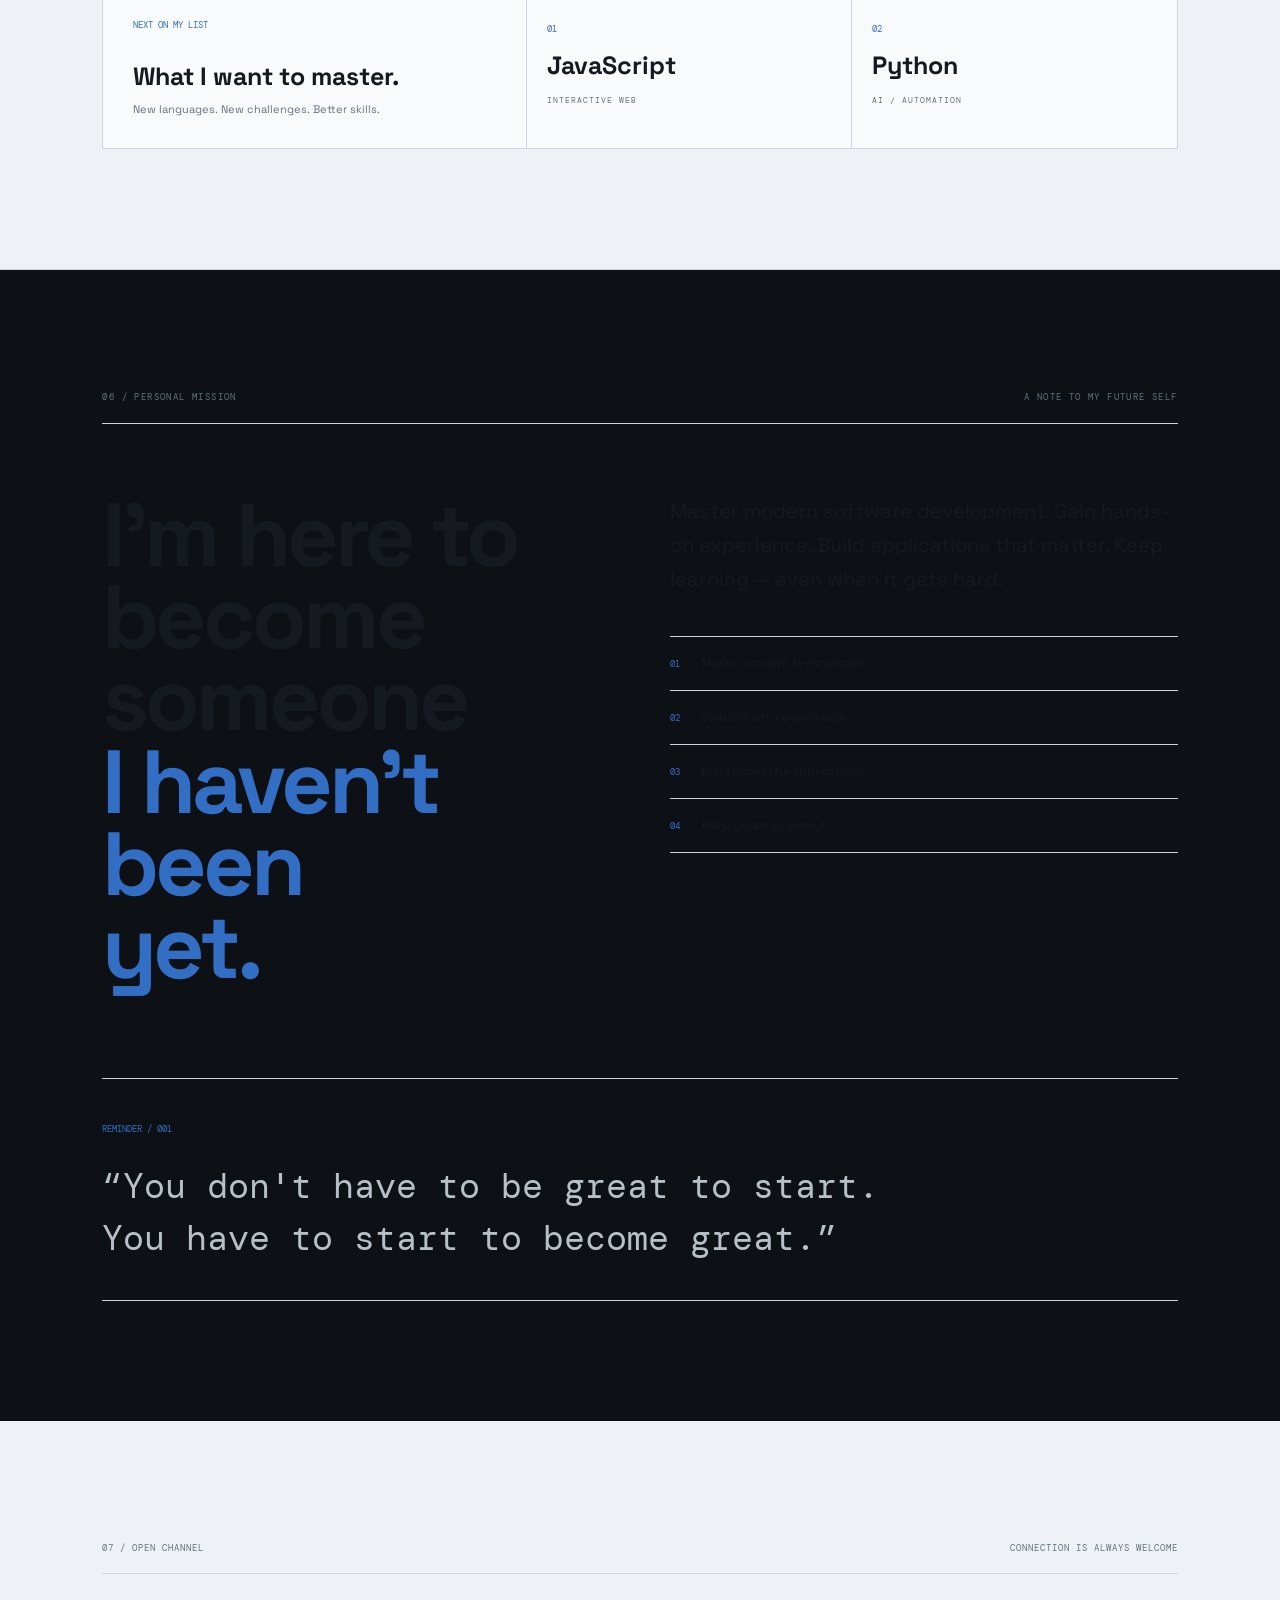
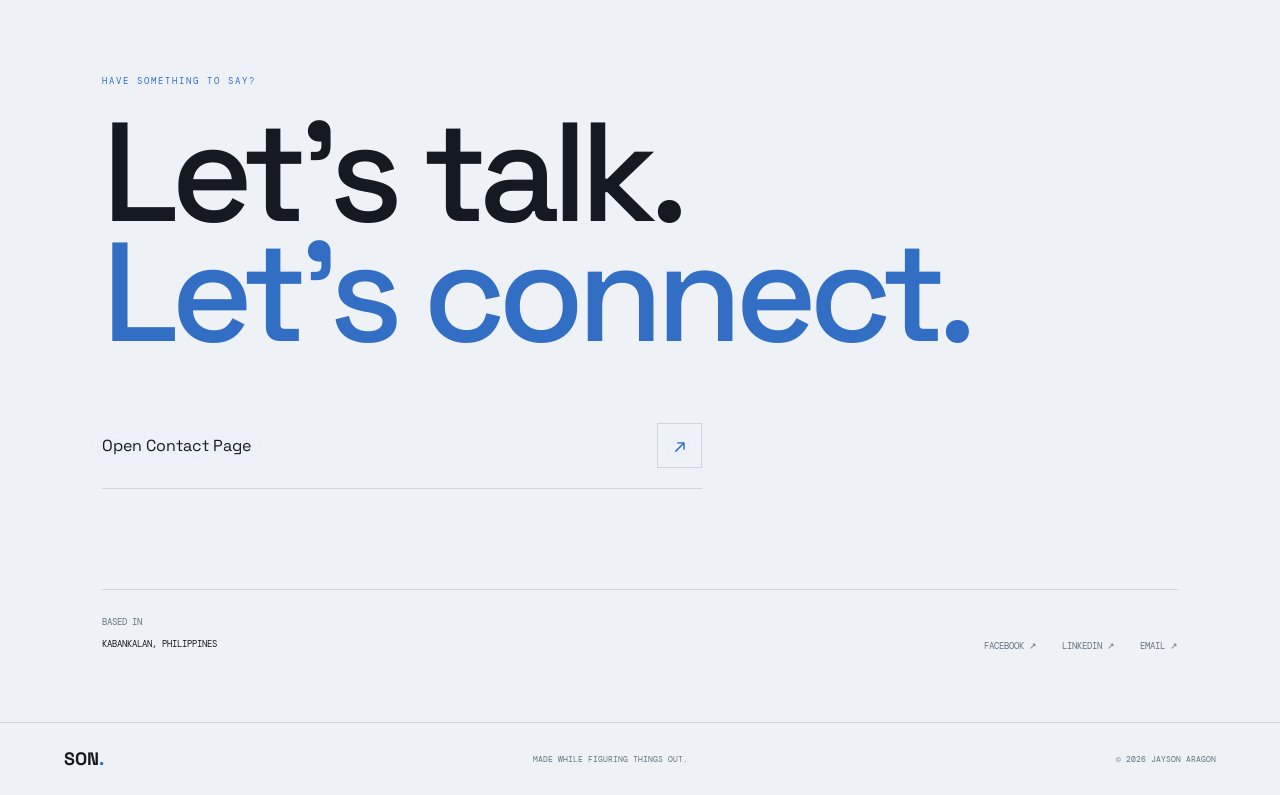
==== commit d82613b0: "adding a dark mood and ligth mood" ====
--- a/index.html
+++ b/index.html
@@ -30,11 +30,18 @@
 
         <span class="nav-center">PERSONAL ARCHIVE / 2026</span>
 
+        <div class="nav-actions">
+            <button type="button" class="theme-toggle" aria-label="Switch theme">
+                <span class="theme-icon">☀</span>
+                <span class="theme-text mono">LIGHT</span>
+            </button>
+
         <input type="checkbox" id="nav-toggle">
         <label for="nav-toggle" class="menu-button">
             <span>MENU</span>
             <span class="menu-lines"><i></i><i></i></span>
         </label>
+        </div>
 
         <nav class="menu">
             <a href="#about"><span>01</span> About</a>
@@ -506,5 +513,6 @@
         </div>
     </footer>
 
+    <script src="assets/theme.js"></script>
 </body>
 </html>
--- a/assets/style.css
+++ b/assets/style.css
@@ -17,6 +17,17 @@
     --mono: "DM Mono", monospace;
 }
 
+:root[data-theme="light"] {
+    --bg: #eef2f7;
+    --surface: #f8fafc;
+    --surface-2: #e5ebf2;
+    --white: #151a20;
+    --muted: #66727f;
+    --line: #cbd4df;
+    --accent: #326fc4;
+    --blue: #326fc4;
+}
+
 * {
     margin: 0;
     padding: 0;
@@ -212,10 +223,62 @@
     margin-right: 15px;
 }
 
+/* THEME TOGGLE */
+
+.nav-actions {
+    display: flex;
+    align-items: center;
+    gap: 14px;
+}
+
+.theme-toggle {
+    min-height: 34px;
+    display: inline-flex;
+    align-items: center;
+    gap: 7px;
+    border: 1px solid var(--line);
+    background: var(--surface);
+    color: var(--white);
+    padding: 0 10px;
+    cursor: pointer;
+    transition: .25s;
+}
+
+.theme-toggle:hover {
+    border-color: var(--accent);
+    color: var(--accent);
+}
+
+.theme-icon {
+    color: var(--accent);
+    font-size: 14px;
+    line-height: 1;
+}
+
+.theme-text {
+    font-size: 8px;
+}
+
+:root[data-theme="light"] .navigation,
+:root[data-theme="light"] .footer {
+    background: rgba(238, 242, 247, .92);
+}
+
+:root[data-theme="light"] .noise {
+    opacity: .012;
+}
+
+:root[data-theme="light"] .marquee {
+    background: var(--accent);
+    color: #fff;
+}
+
 /* HERO */
 
 .hero {
-    padding: 50px 5% 25px;
+    max-width: 1240px;
+    margin: 0 auto;
+    padding: 40px 5% 25px;
     min-height: 750px;
     position: relative;
 }
@@ -236,7 +299,9 @@
 }
 
 .hero-title-wrap {
-    margin-top: 90px;
+    max-width: 1120px;
+    margin: 55px auto 0;
+    text-align: left;
 }
 
 .hero-overline {
@@ -254,8 +319,8 @@
 }
 
 .hero h1 .surname {
-    display: block;
-    padding-left: 12%;
+    display: inline;
+    padding-left: 0;
     color: #737d86;
 }
 
@@ -264,11 +329,13 @@
 }
 
 .hero-bottom-line {
-    display: flex;
-    align-items: flex-end;
-    justify-content: space-between;
-    margin-top: 45px;
-    padding-left: 12%;
+    max-width: none;
+    display: grid;
+    grid-template-columns: minmax(0, 1fr) auto;
+    align-items: end;
+    margin: 28px 0 0;
+    padding-left: 0;
+    text-align: left;
 }
 
 .hero-description {
@@ -286,7 +353,7 @@
     gap: 12px;
     font: 9px var(--mono);
     letter-spacing: 1px;
-    margin-right: 7%;
+    margin-right: 0;
     transition: .3s;
 }
 
@@ -316,17 +383,19 @@
 /* IDENTITY VISUAL */
 
 .identity-layout {
-    display: grid;
-    grid-template-columns: 1.3fr .7fr;
-    gap: 18px;
-    margin-top: 85px;
+    max-width: 1120px;
+    display: grid;
+    grid-template-columns: 0.9fr 1.1fr;
+    gap: 12px;
+    margin: 42px auto 0;
 }
 
 .identity-image {
-    height: 470px;
+    height: 390px;
     position: relative;
     overflow: hidden;
     background: #171e24;
+    border: 1px solid var(--line);
 }
 
 .identity-image img {
@@ -360,6 +429,7 @@
 }
 
 .identity-side {
+    min-height: 390px;
     position: relative;
     display: flex;
     flex-direction: column;
@@ -403,7 +473,7 @@
 }
 
 .identity-card h2 {
-    font-size: 75px;
+    font-size: 58px;
     letter-spacing: -6px;
     line-height: 1;
     margin-top: 45px;
@@ -453,12 +523,13 @@
 .identity-divider {
     height: 1px;
     background: var(--line);
-    margin: 30px 0;
+    margin: 20px 0;
 }
 
 .identity-data {
     display: grid;
-    gap: 18px;
+    grid-template-columns: repeat(2, minmax(0, 1fr));
+    gap: 12px 18px;
 }
 
 .identity-data div {
@@ -1373,49 +1444,54 @@
 
 .skill-record-grid {
     display: grid;
-    grid-template-columns: repeat(3, 1fr);
-    gap: 12px;
+    grid-template-columns: 1fr;
+    border-top: 1px solid var(--line);
 }
 
 .skill-record {
-    min-height: 270px;
-    display: flex;
-    flex-direction: column;
-    border: 1px solid var(--line);
+    min-height: 118px;
+    display: grid;
+    grid-template-columns: 55px 130px 150px minmax(220px, 1fr) 170px 155px;
+    align-items: center;
+    gap: 18px;
+    border-bottom: 1px solid var(--line);
     background: var(--surface);
-    padding: 22px;
+    padding: 18px 20px;
     transition: .3s;
 }
 
 .skill-record:hover {
-    border-color: var(--accent);
-    transform: translateY(-4px);
-    box-shadow: 0 12px 35px rgba(106, 168, 255, .07);
-}
-
-.skill-record-top {
-    display: flex;
-    justify-content: space-between;
+    background: rgba(106, 168, 255, .035);
+    border-bottom-color: var(--accent);
+    padding-left: 30px;
+}
+
+.skill-row-number,
+.skill-row-category {
     color: var(--muted);
     font-size: 8px;
 }
 
+.skill-row-category {
+    color: var(--accent);
+}
+
 .skill-record h2 {
-    font-size: 38px;
-    margin-top: 35px;
+    font-size: 30px;
+    margin: 0;
 }
 
 .skill-record p {
-    min-height: 70px;
+    min-height: 0;
     color: var(--muted);
     font-size: 12px;
-    margin: 8px 0 18px;
+    margin: 0;
 }
 
 .skill-progress {
     height: 2px;
     background: var(--line);
-    margin-top: auto;
+    margin: 0;
 }
 
 .skill-progress span {
@@ -1428,7 +1504,8 @@
 .skill-status {
     color: var(--accent);
     font-size: 8px;
-    margin-top: 10px;
+    text-align: right;
+    margin: 0;
 }
 
 .skills-page-link {
@@ -2089,6 +2166,31 @@
         grid-template-columns: 1fr;
     }
 
+    .skill-record {
+        min-height: 0;
+        grid-template-columns: 38px 95px 1fr;
+        gap: 12px;
+        padding: 18px 12px;
+    }
+
+    .skill-record:hover {
+        padding-left: 18px;
+    }
+
+    .skill-record p,
+    .skill-progress,
+    .skill-status {
+        grid-column: 1 / -1;
+    }
+
+    .skill-record p {
+        min-height: auto;
+    }
+
+    .skill-status {
+        text-align: left;
+    }
+
     .tool-stack {
         grid-template-columns: 1fr;
     }
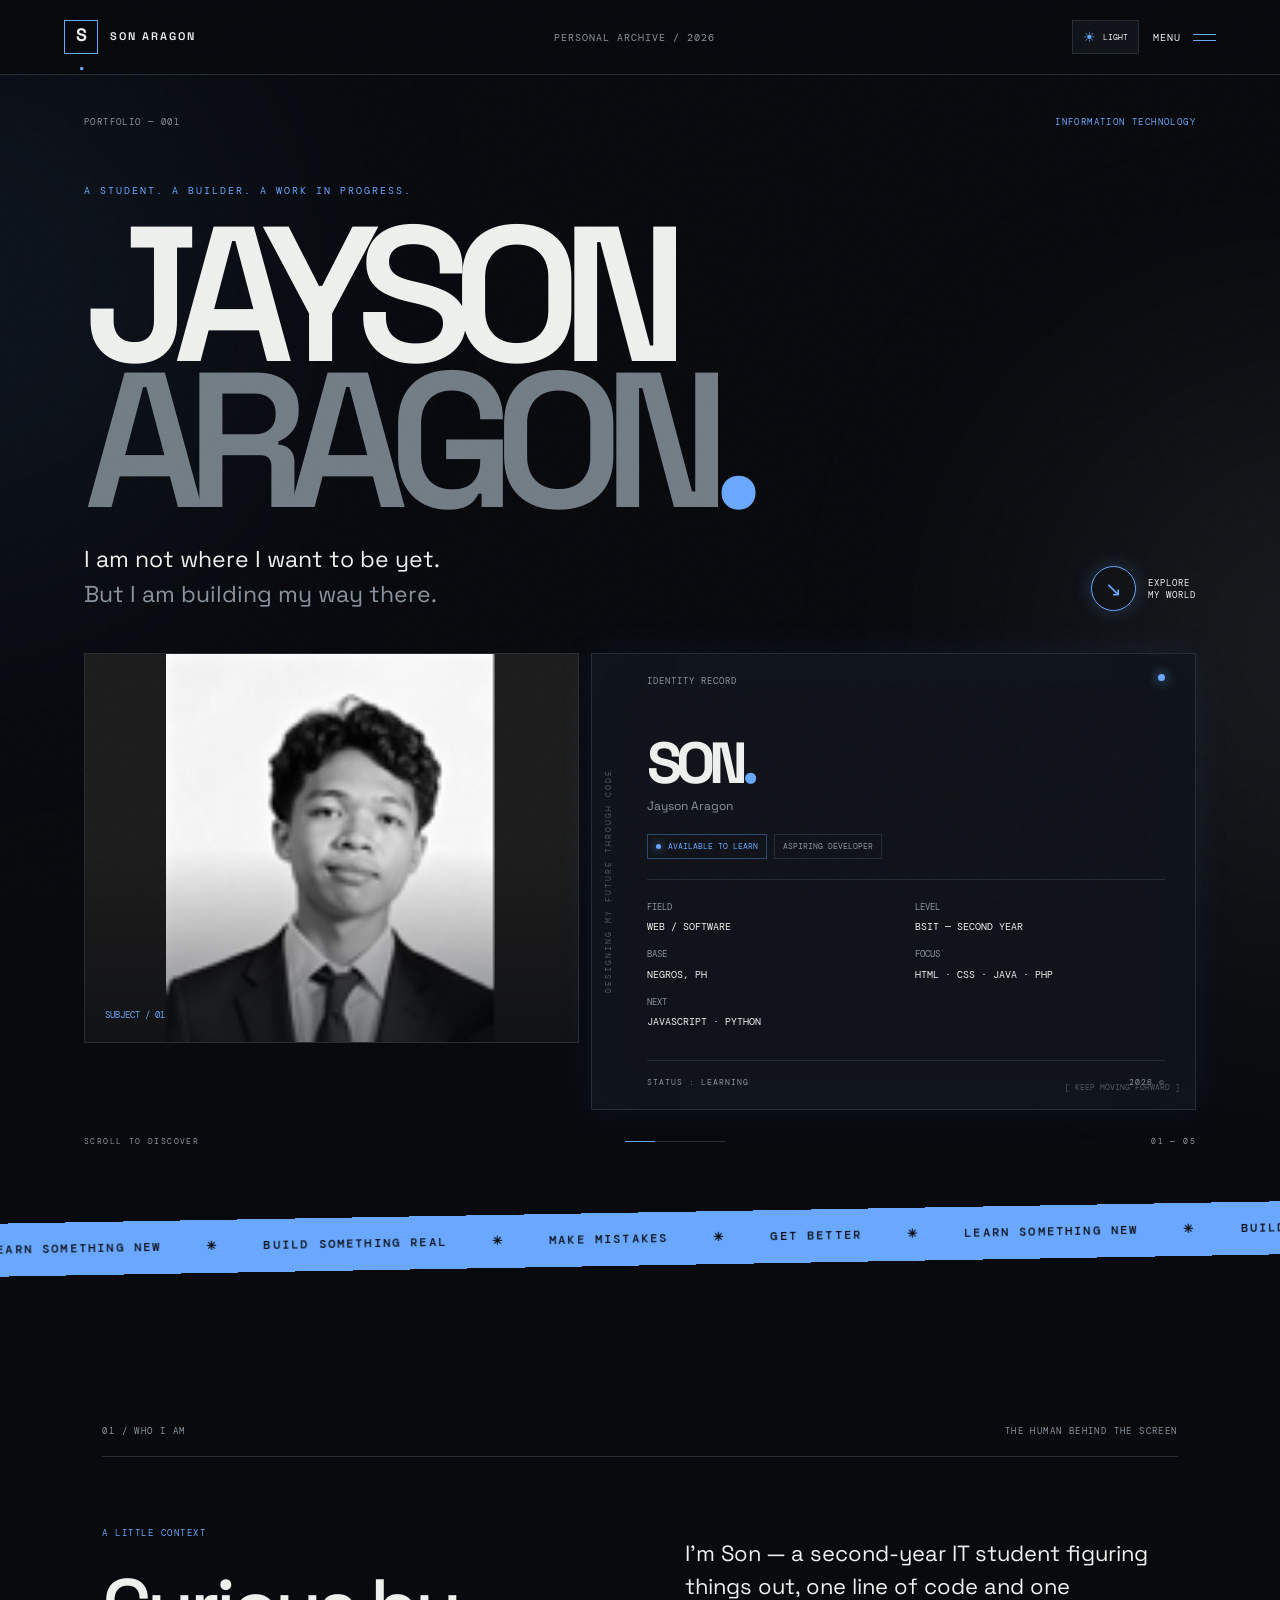
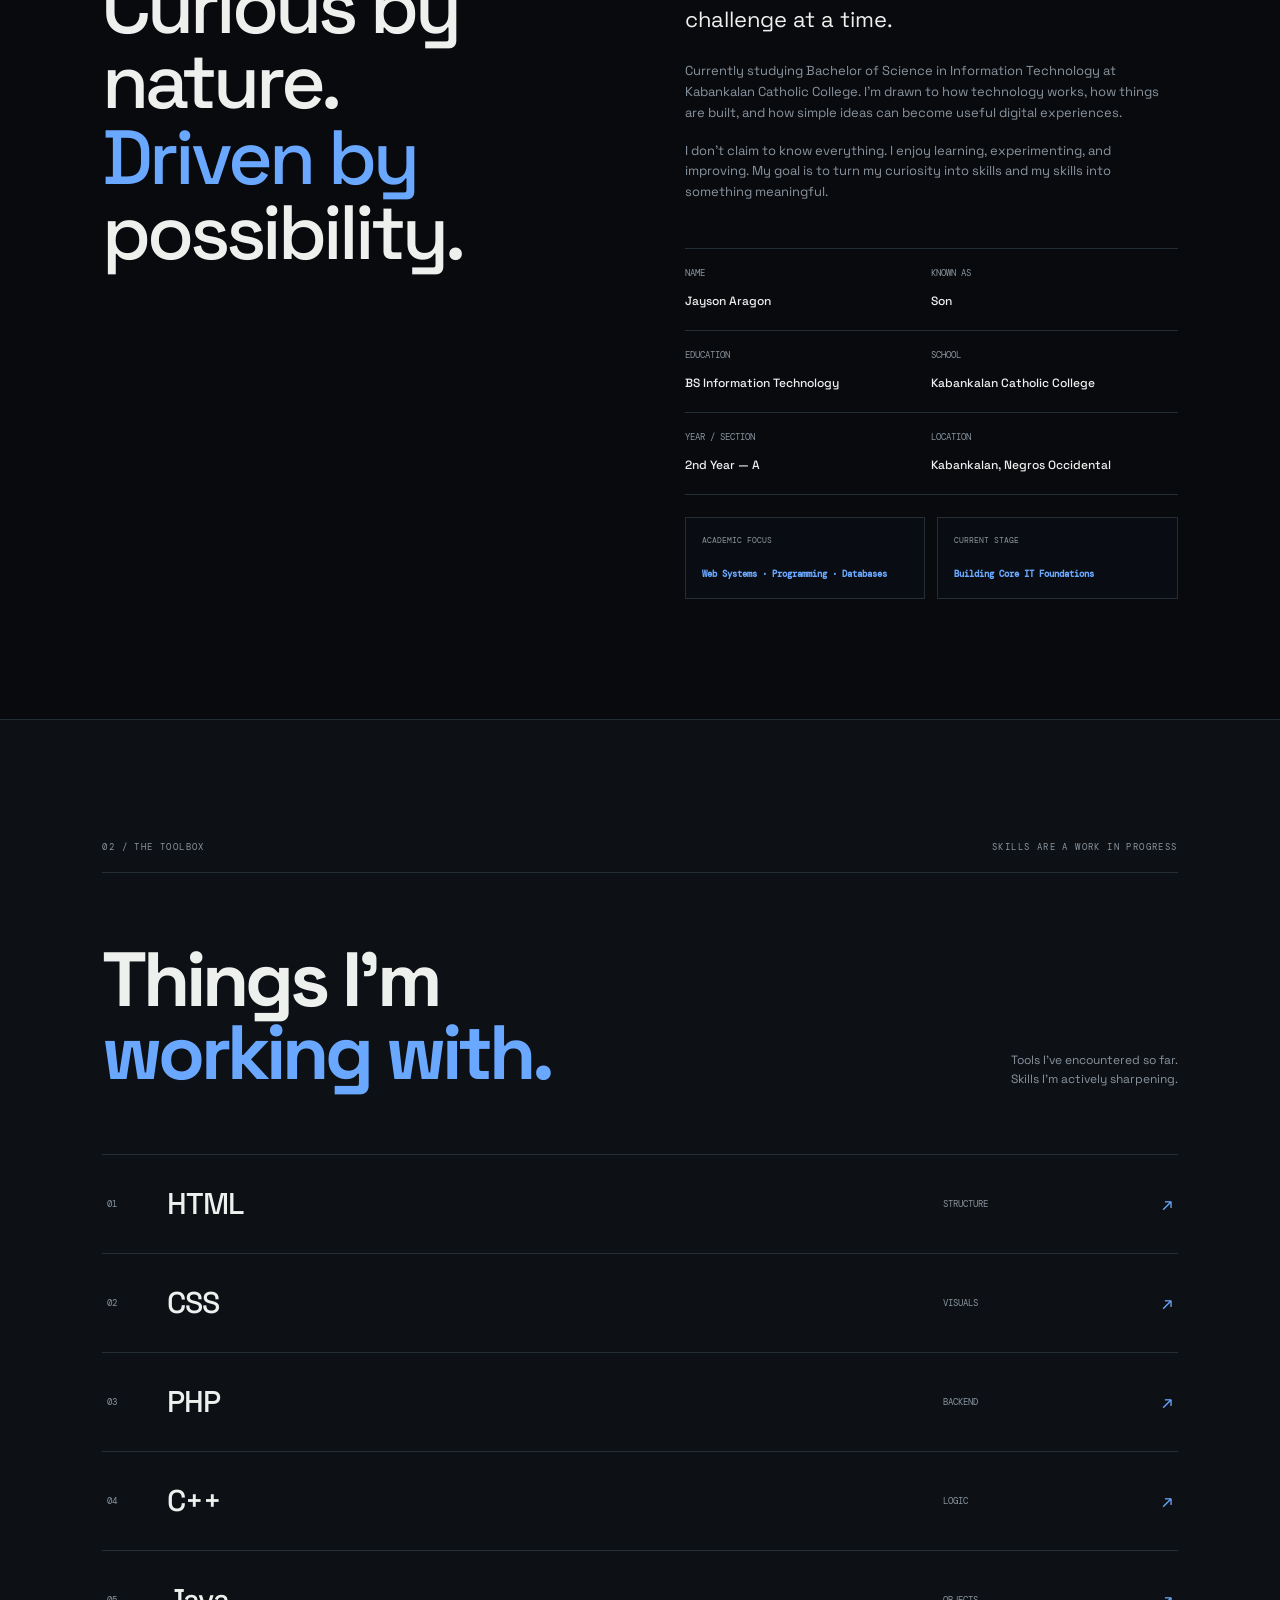
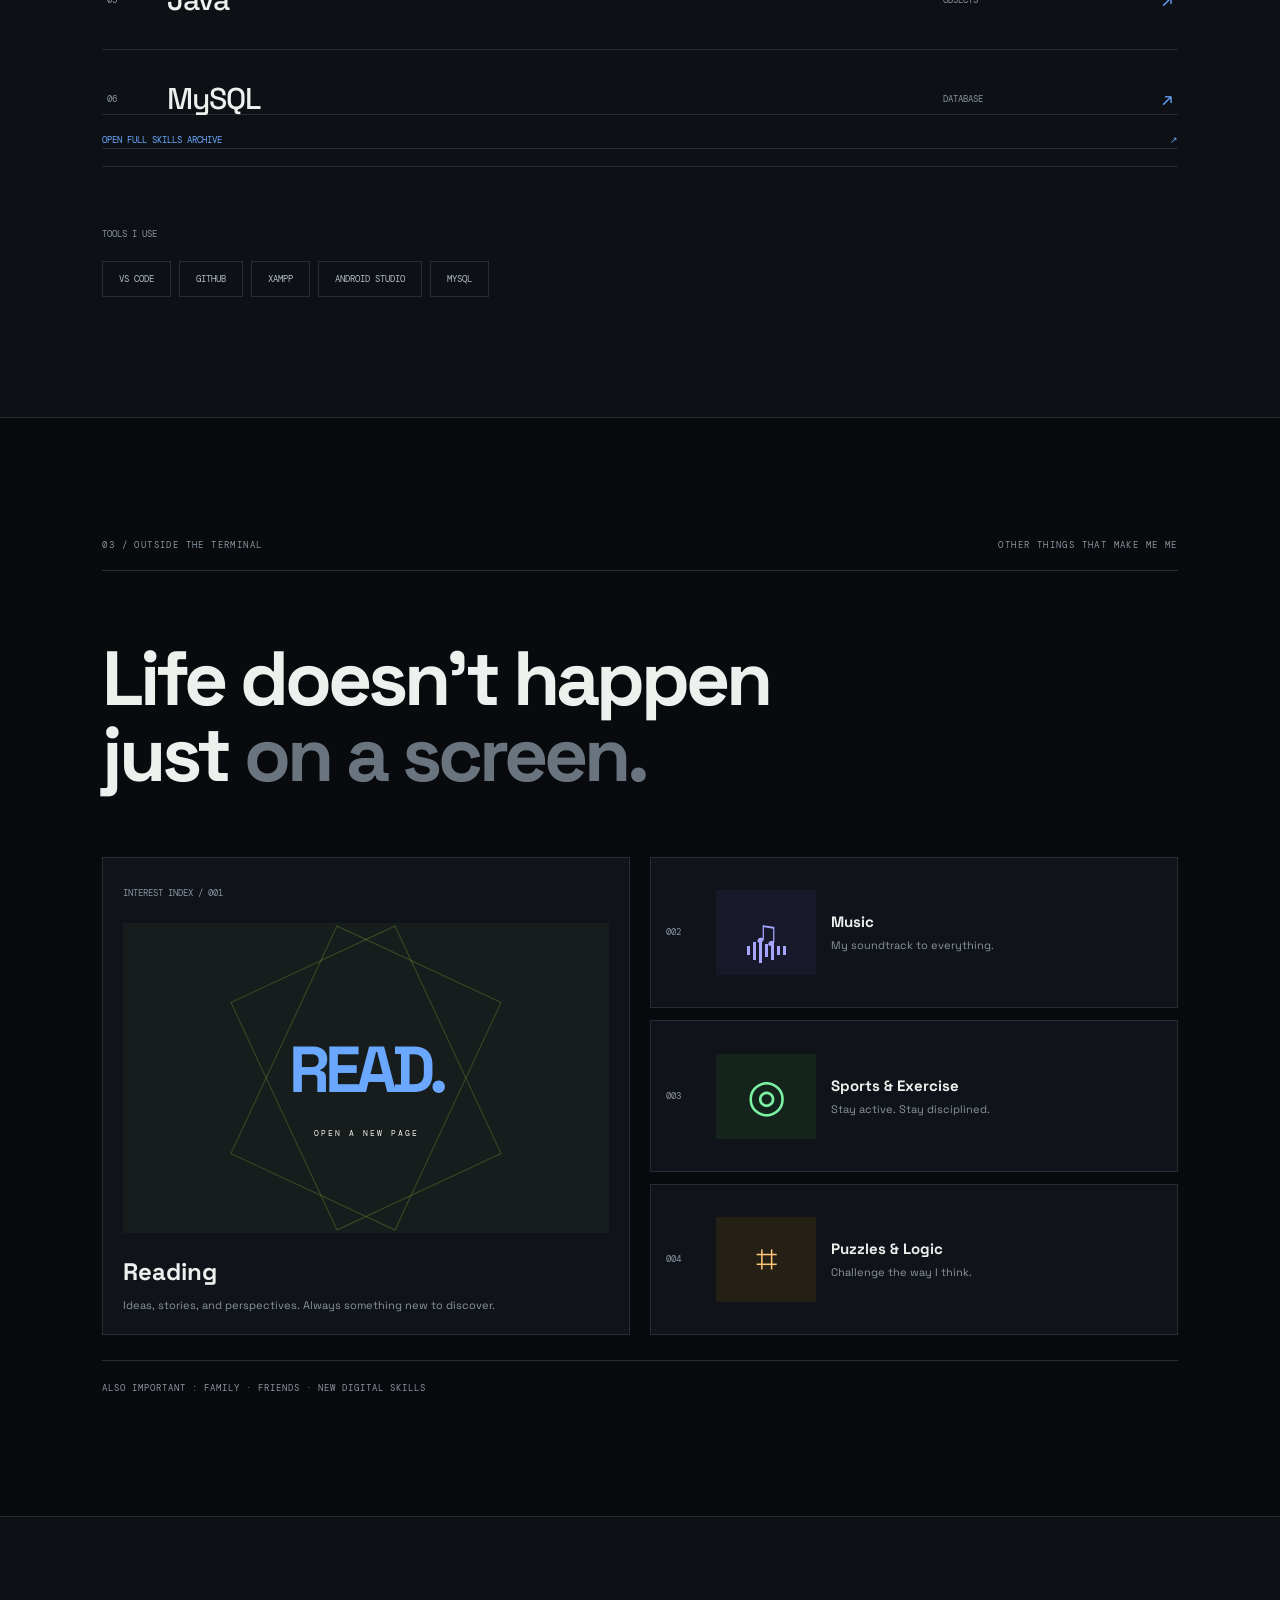
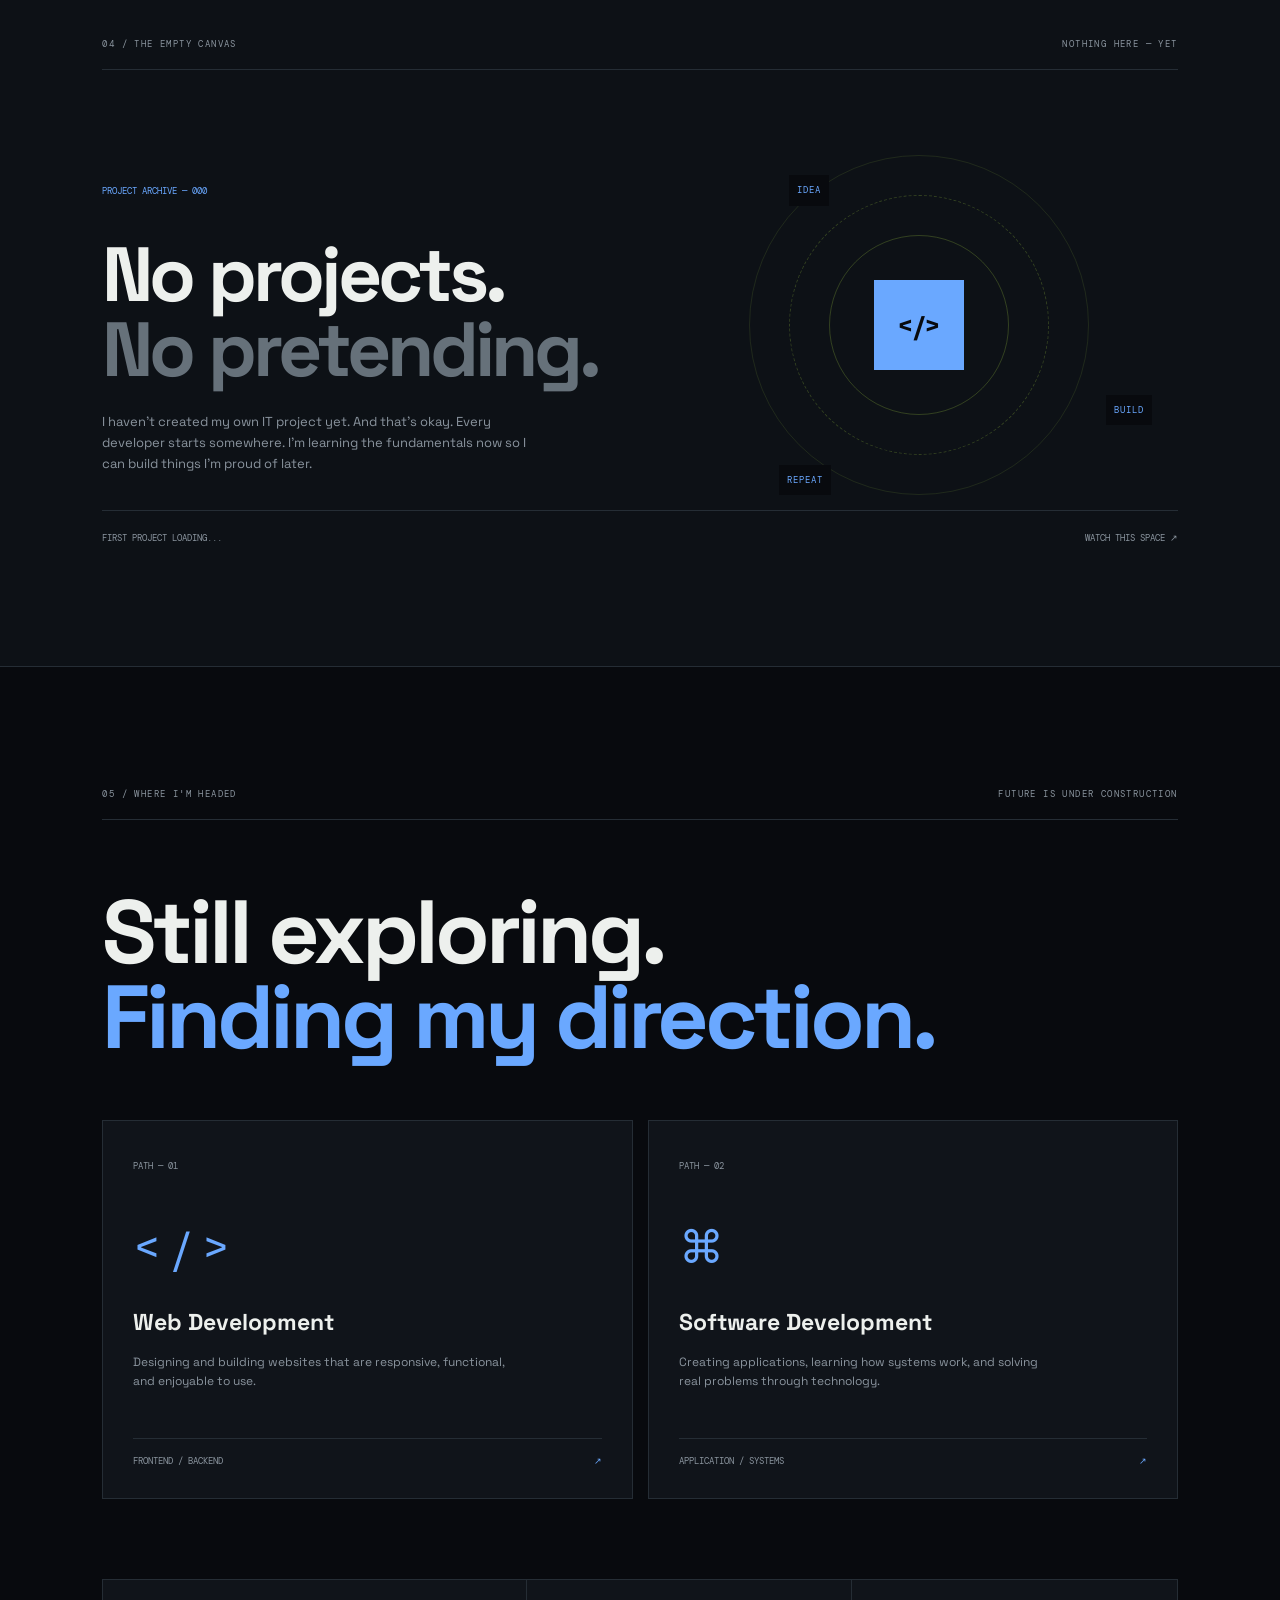
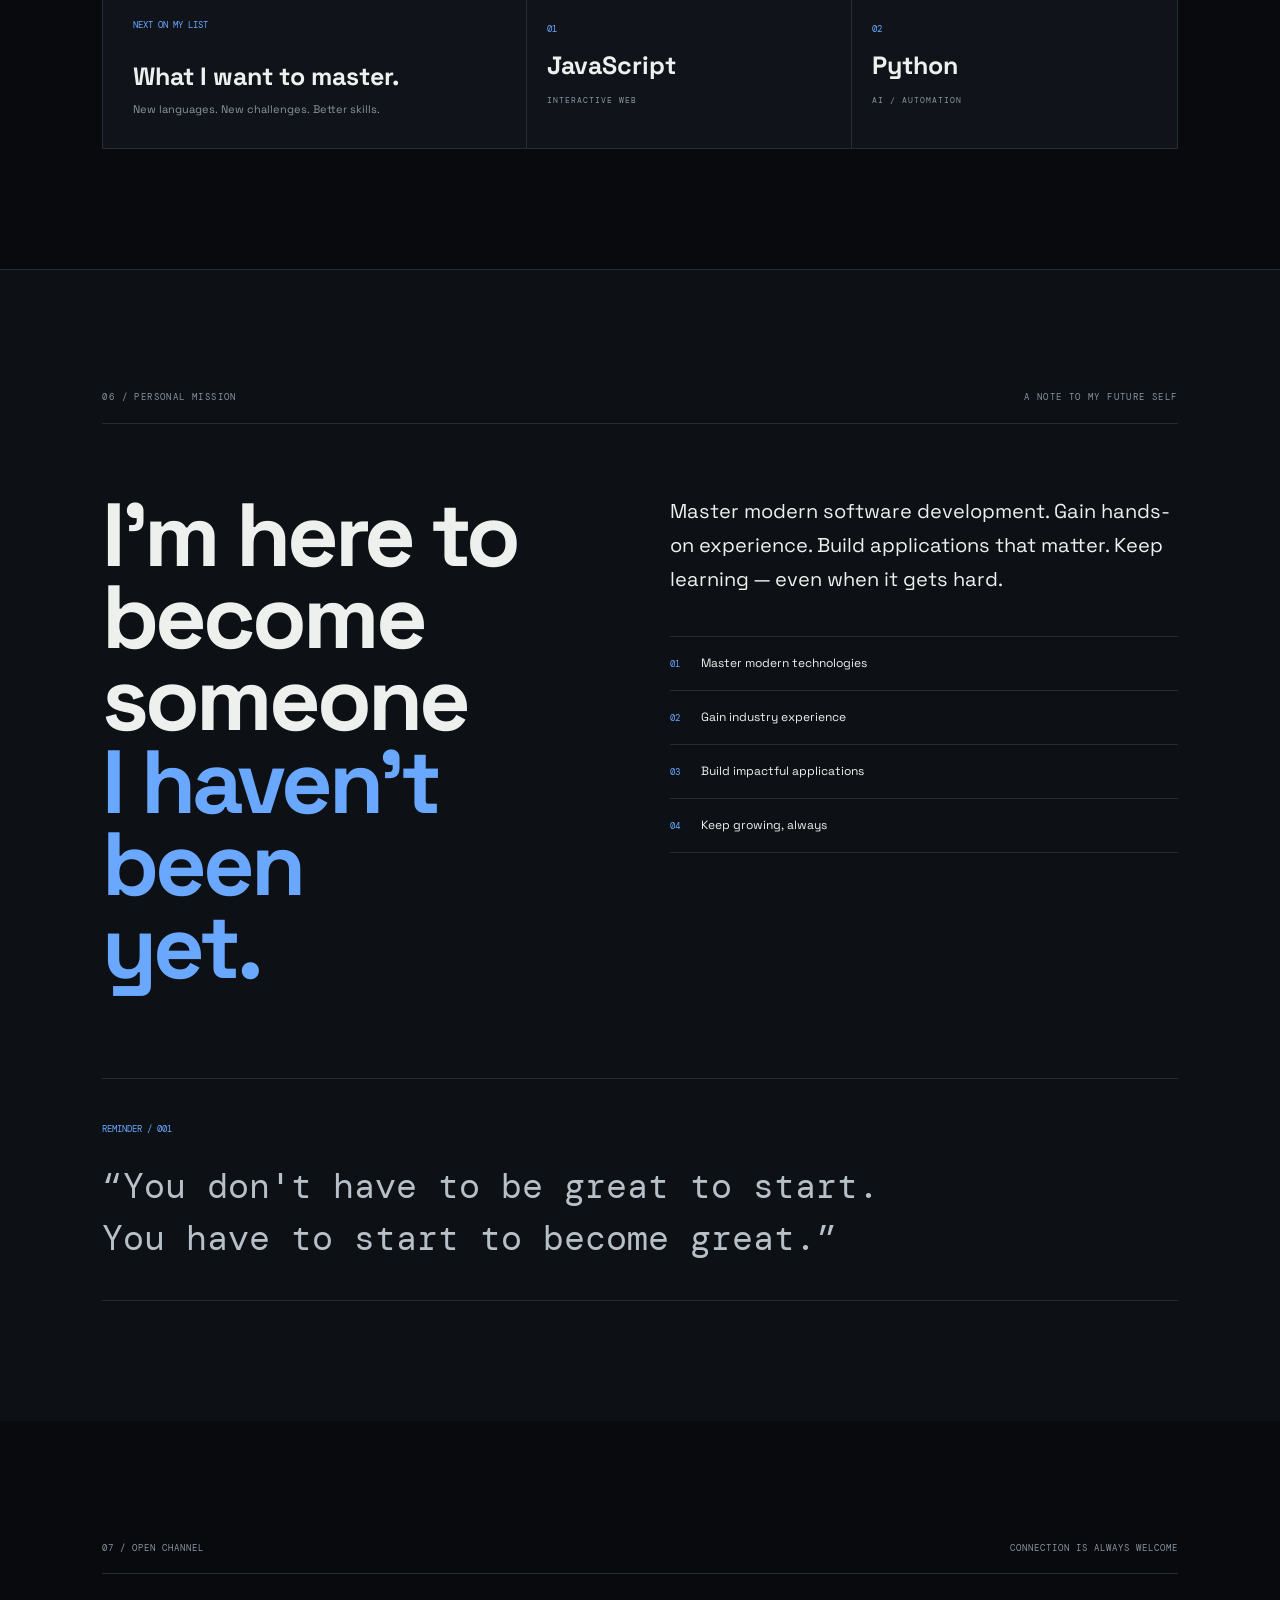
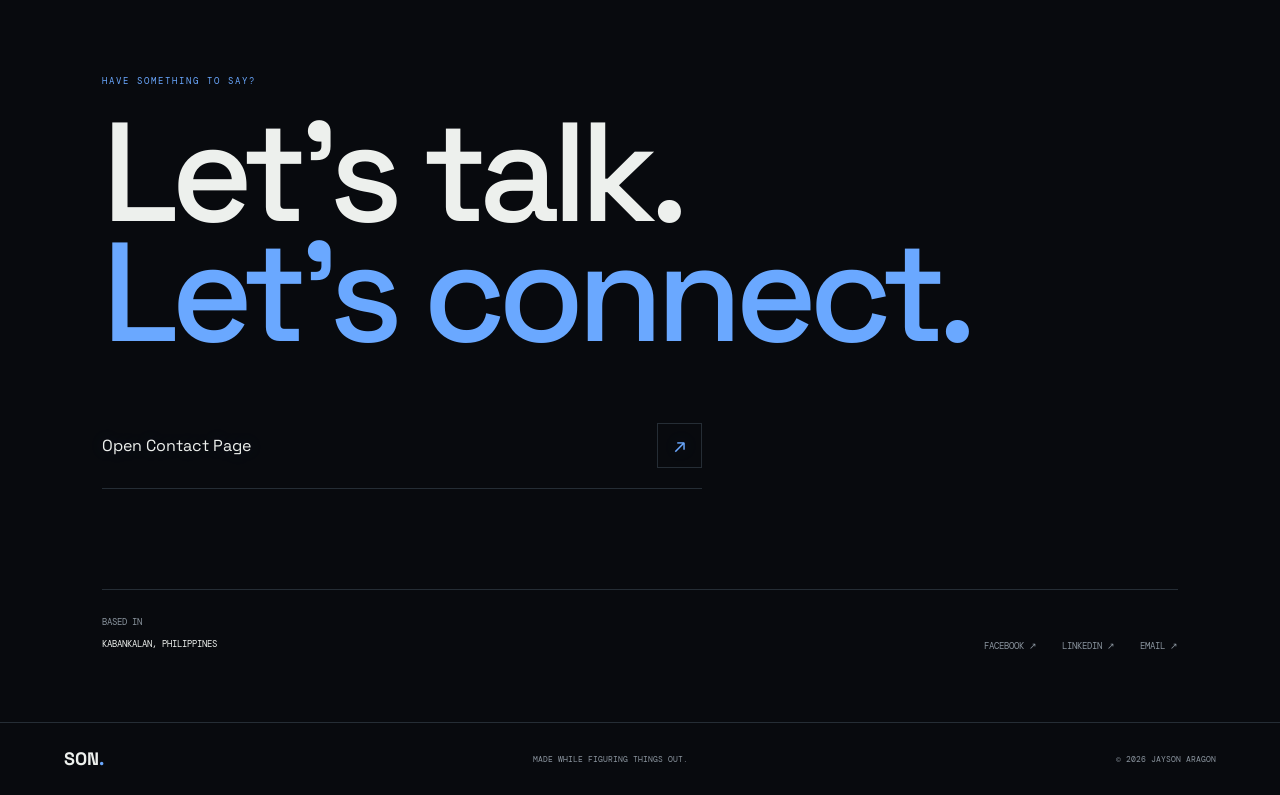
==== commit 9dcb9016: "improving the layout" ====
--- a/index.html
+++ b/index.html
@@ -8,6 +8,8 @@
     <meta name="description" content="Jayson Aragon — Information Technology student, future web developer.">
     <title>Jayson Aragon — Digital Portfolio</title>
 
+    <link rel="icon" type="image/png" href="assets/img/image.png">
+    <link rel="apple-touch-icon" href="assets/img/image.png">
     <link rel="stylesheet" href="assets/style.css">
 
     <link rel="preconnect" href="https://fonts.googleapis.com">
@@ -15,6 +17,7 @@
     <link href="https://fonts.googleapis.com/css2?family=DM+Mono:wght@400;500&family=Space+Grotesk:wght@400;500;600;700&display=swap" rel="stylesheet">
 </head>
 <body>
+    <input type="checkbox" id="theme-toggle" class="theme-toggle-input" aria-label="Toggle light mode">
 
     <!-- Ambient Background -->
     <div class="ambient ambient-a"></div>
@@ -31,10 +34,12 @@
         <span class="nav-center">PERSONAL ARCHIVE / 2026</span>
 
         <div class="nav-actions">
-            <button type="button" class="theme-toggle" aria-label="Switch theme">
-                <span class="theme-icon">☀</span>
-                <span class="theme-text mono">LIGHT</span>
-            </button>
+            <label for="theme-toggle" class="theme-toggle">
+                <span class="theme-icon theme-icon-dark">☀</span>
+                <span class="theme-icon theme-icon-light">☾</span>
+                <span class="theme-text theme-text-dark mono">LIGHT</span>
+                <span class="theme-text theme-text-light mono">DARK</span>
+            </label>
 
         <input type="checkbox" id="nav-toggle">
         <label for="nav-toggle" class="menu-button">
@@ -513,6 +518,5 @@
         </div>
     </footer>
 
-    <script src="assets/theme.js"></script>
 </body>
 </html>
--- a/assets/style.css
+++ b/assets/style.css
@@ -17,7 +17,7 @@
     --mono: "DM Mono", monospace;
 }
 
-:root[data-theme="light"] {
+body:has(.theme-toggle-input:checked) {
     --bg: #eef2f7;
     --surface: #f8fafc;
     --surface-2: #e5ebf2;
@@ -229,6 +229,12 @@
     display: flex;
     align-items: center;
     gap: 14px;
+}
+
+.theme-toggle-input {
+    position: fixed;
+    opacity: 0;
+    pointer-events: none;
 }
 
 .theme-toggle {
@@ -259,16 +265,31 @@
     font-size: 8px;
 }
 
-:root[data-theme="light"] .navigation,
-:root[data-theme="light"] .footer {
+.theme-icon-light,
+.theme-text-light {
+    display: none;
+}
+
+body:has(.theme-toggle-input:checked) .theme-icon-dark,
+body:has(.theme-toggle-input:checked) .theme-text-dark {
+    display: none;
+}
+
+body:has(.theme-toggle-input:checked) .theme-icon-light,
+body:has(.theme-toggle-input:checked) .theme-text-light {
+    display: inline;
+}
+
+body:has(.theme-toggle-input:checked) .navigation,
+body:has(.theme-toggle-input:checked) .footer {
     background: rgba(238, 242, 247, .92);
 }
 
-:root[data-theme="light"] .noise {
+body:has(.theme-toggle-input:checked) .noise {
     opacity: .012;
 }
 
-:root[data-theme="light"] .marquee {
+body:has(.theme-toggle-input:checked) .marquee {
     background: var(--accent);
     color: #fff;
 }
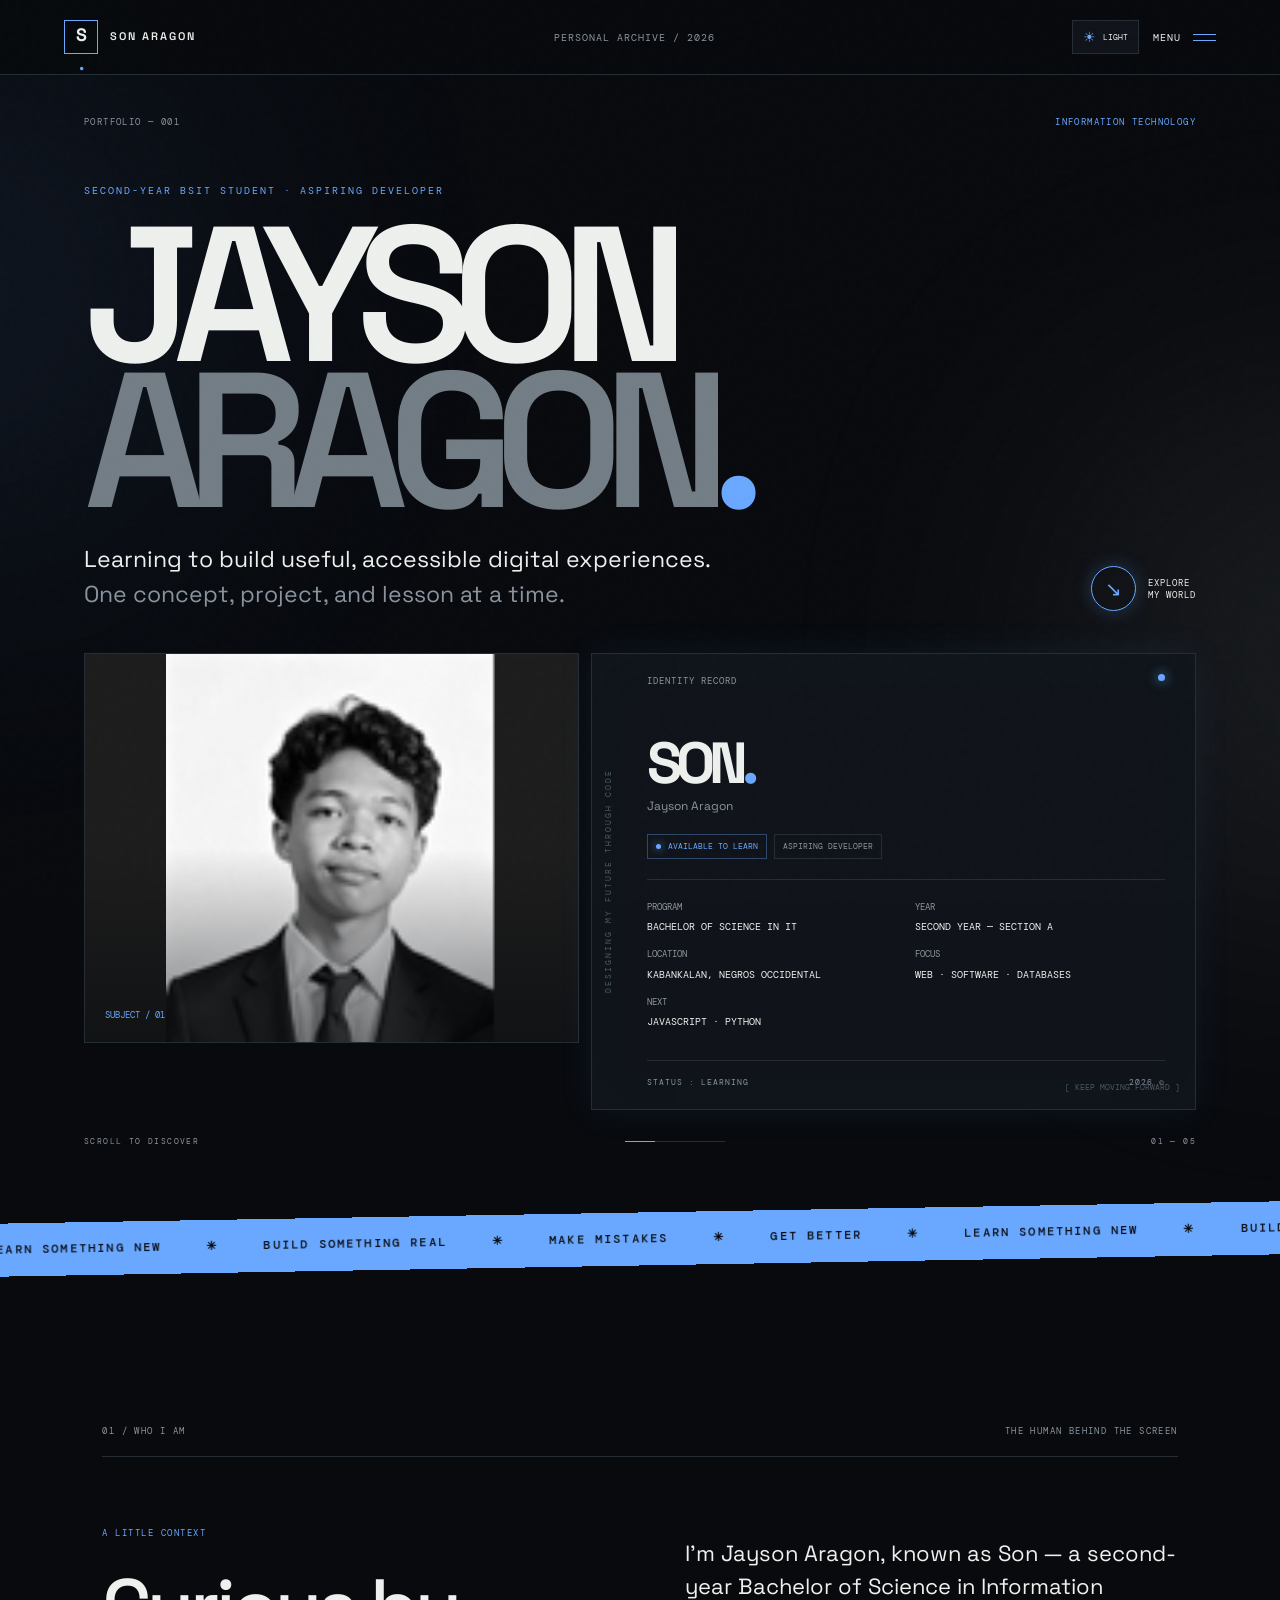
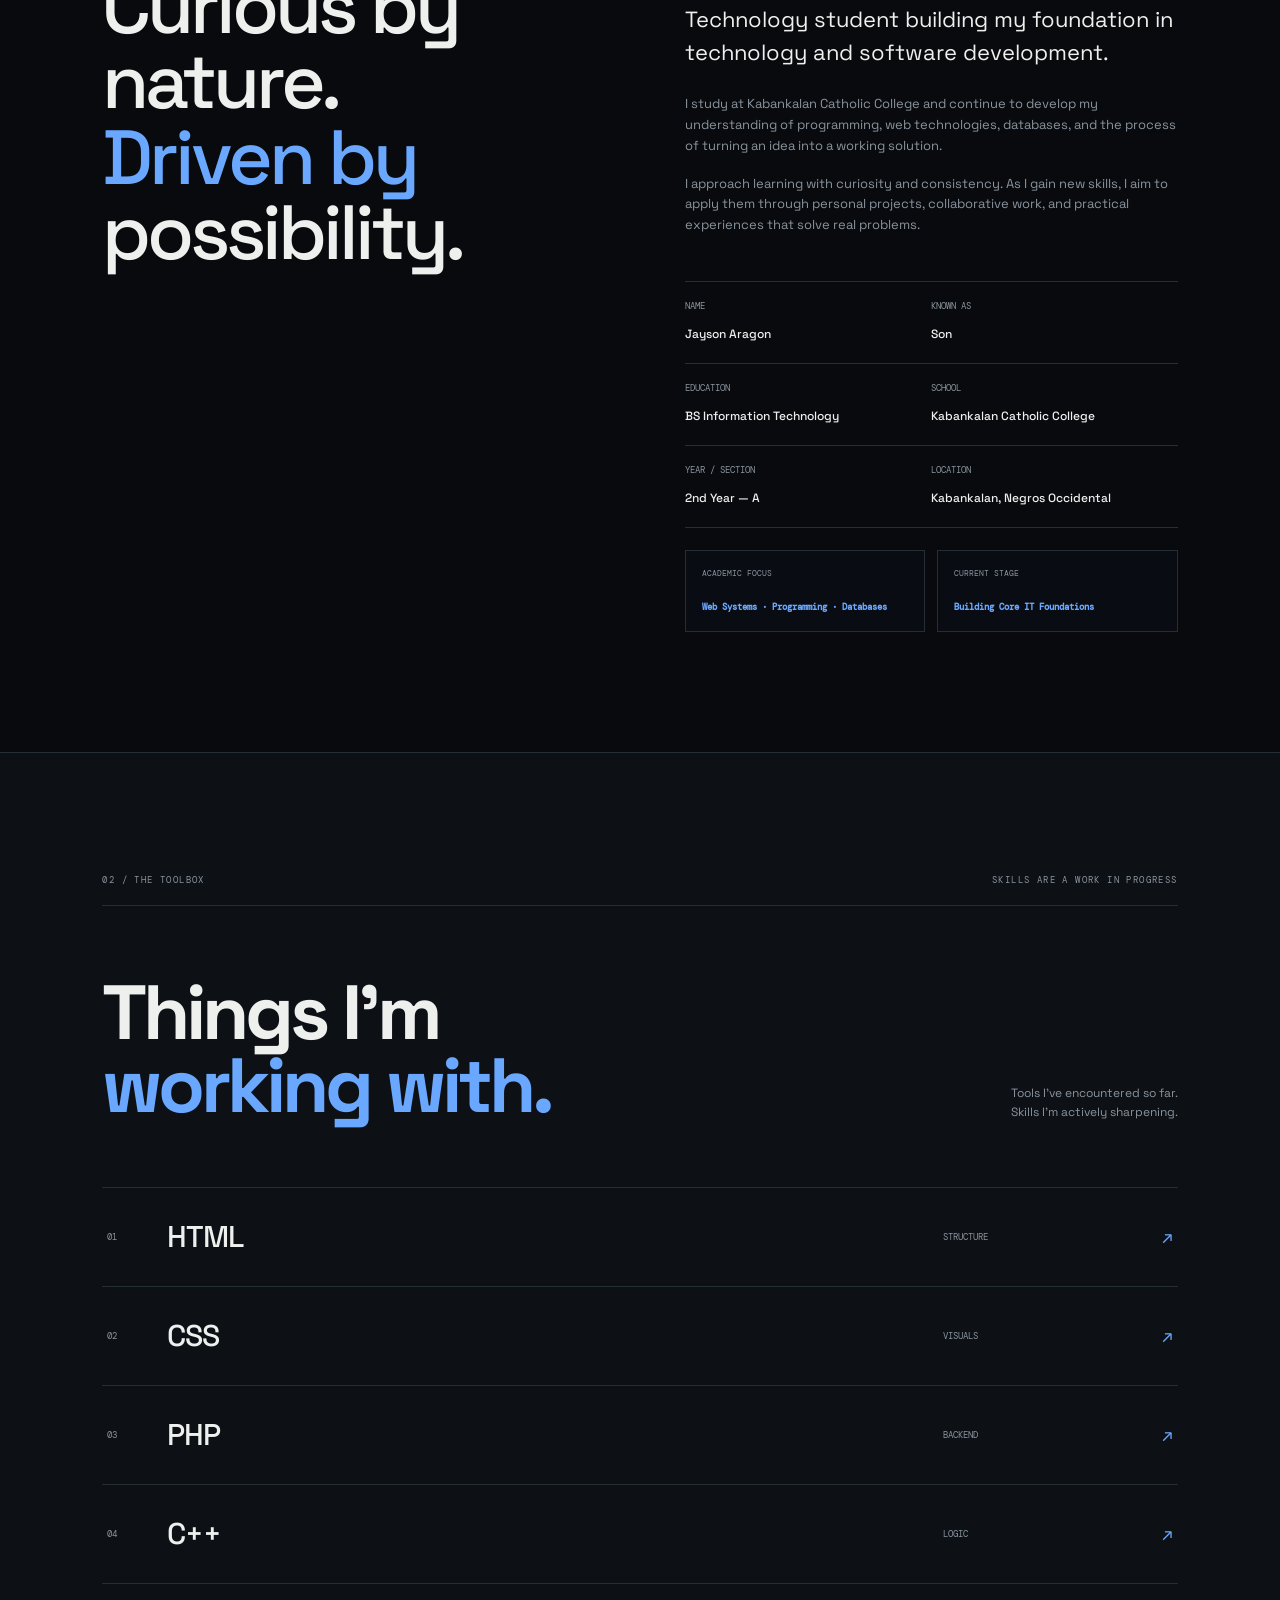
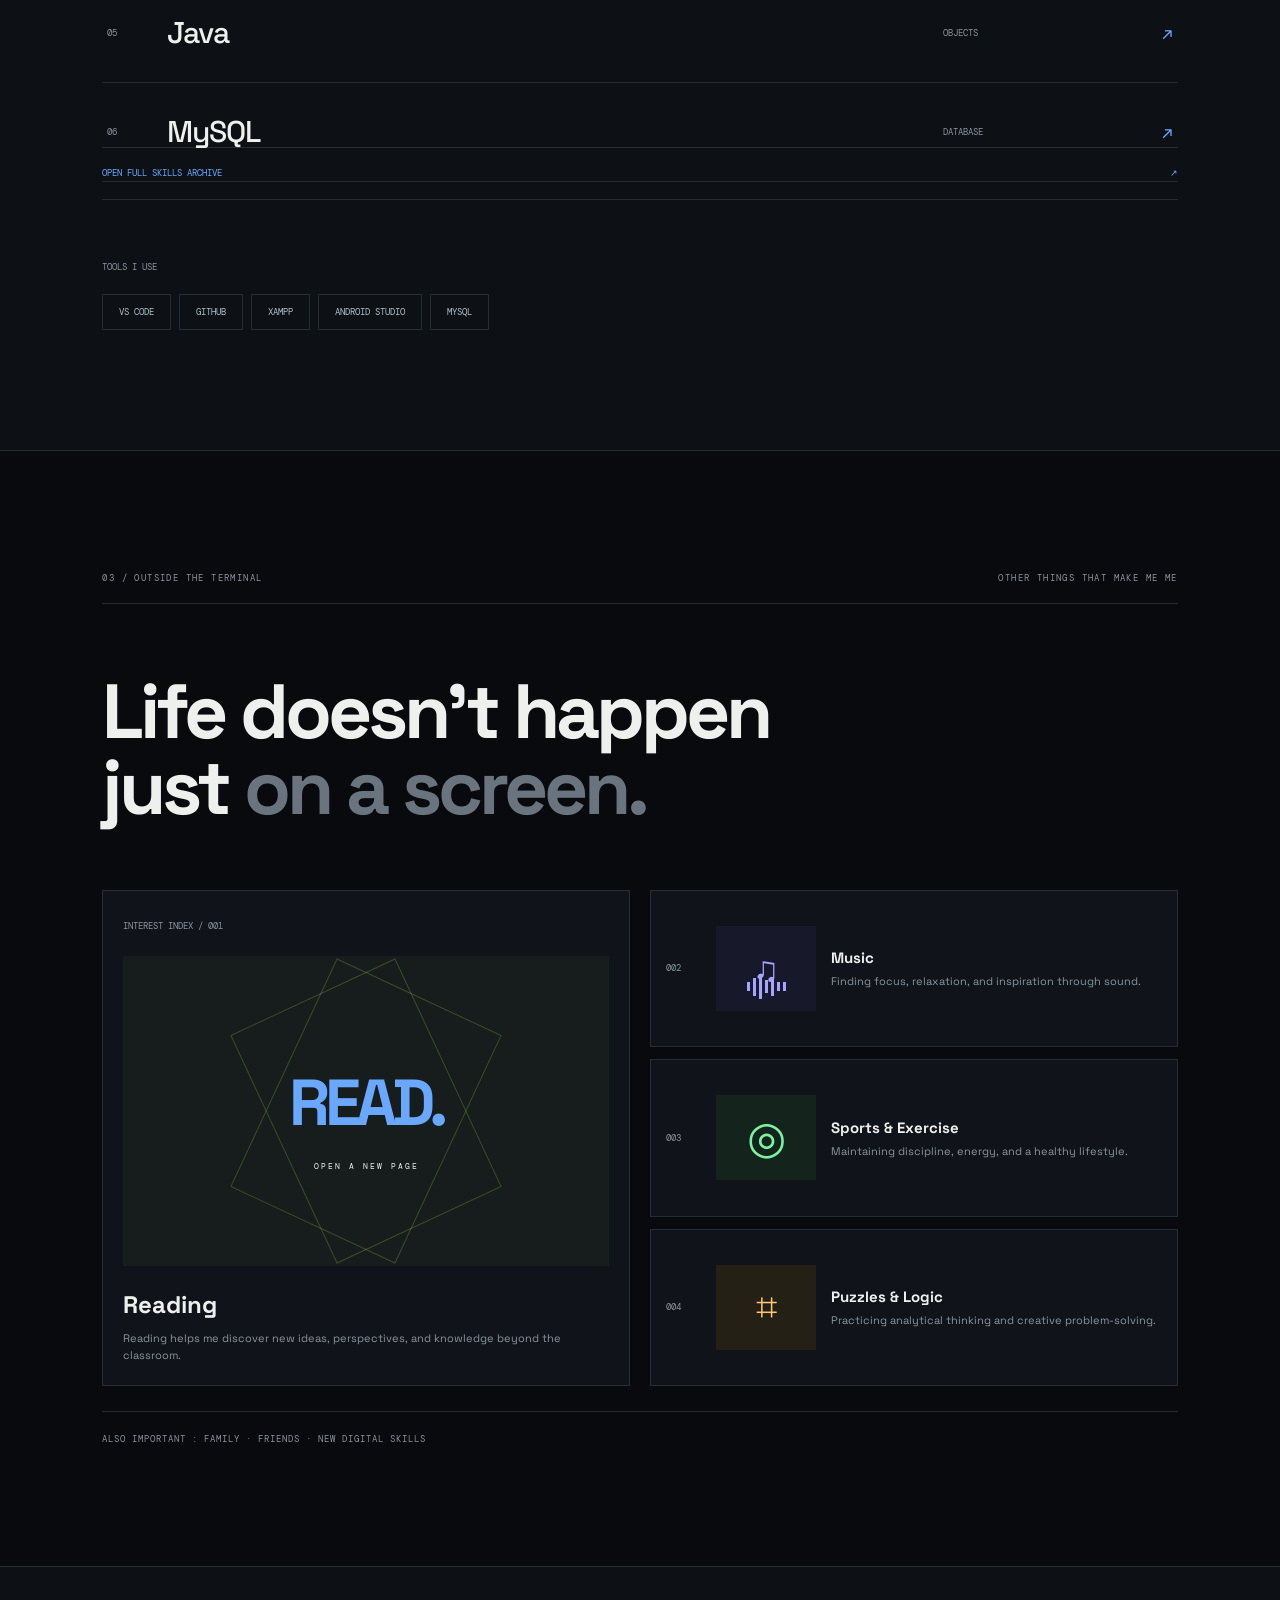
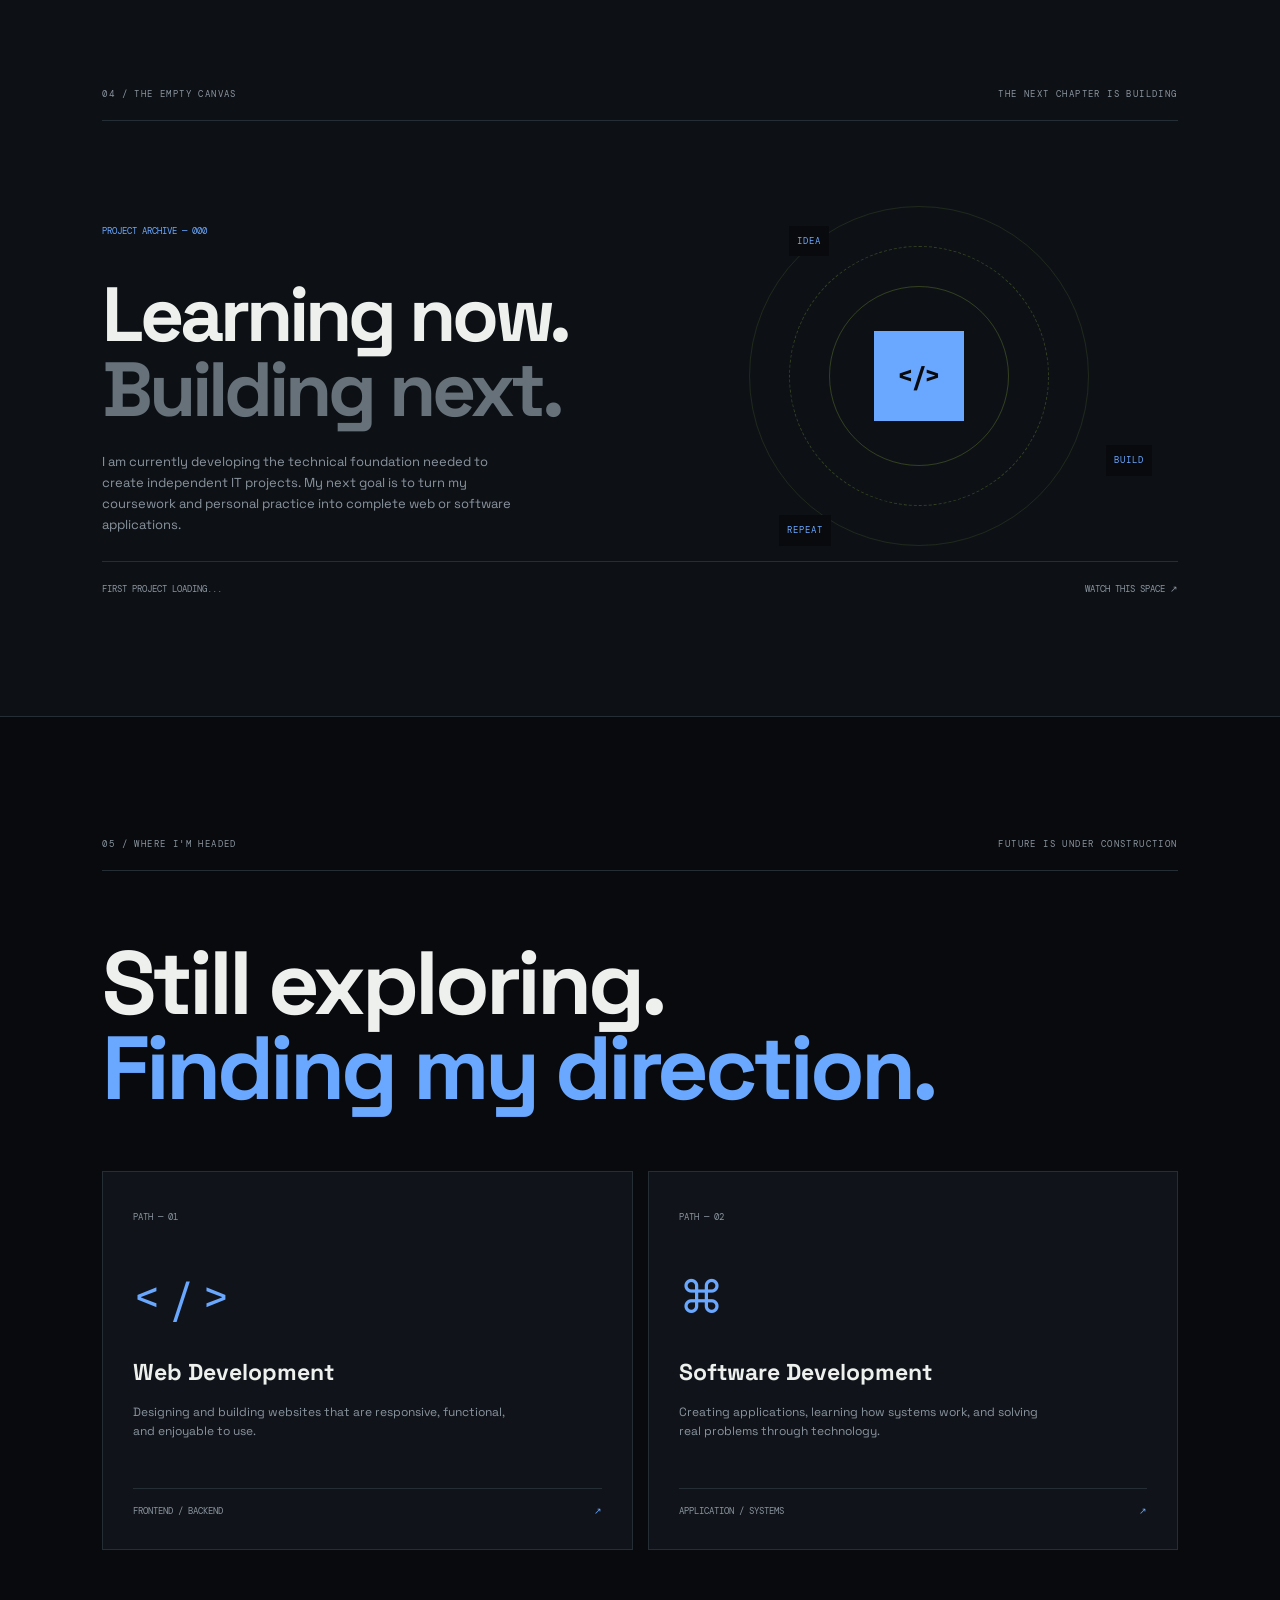
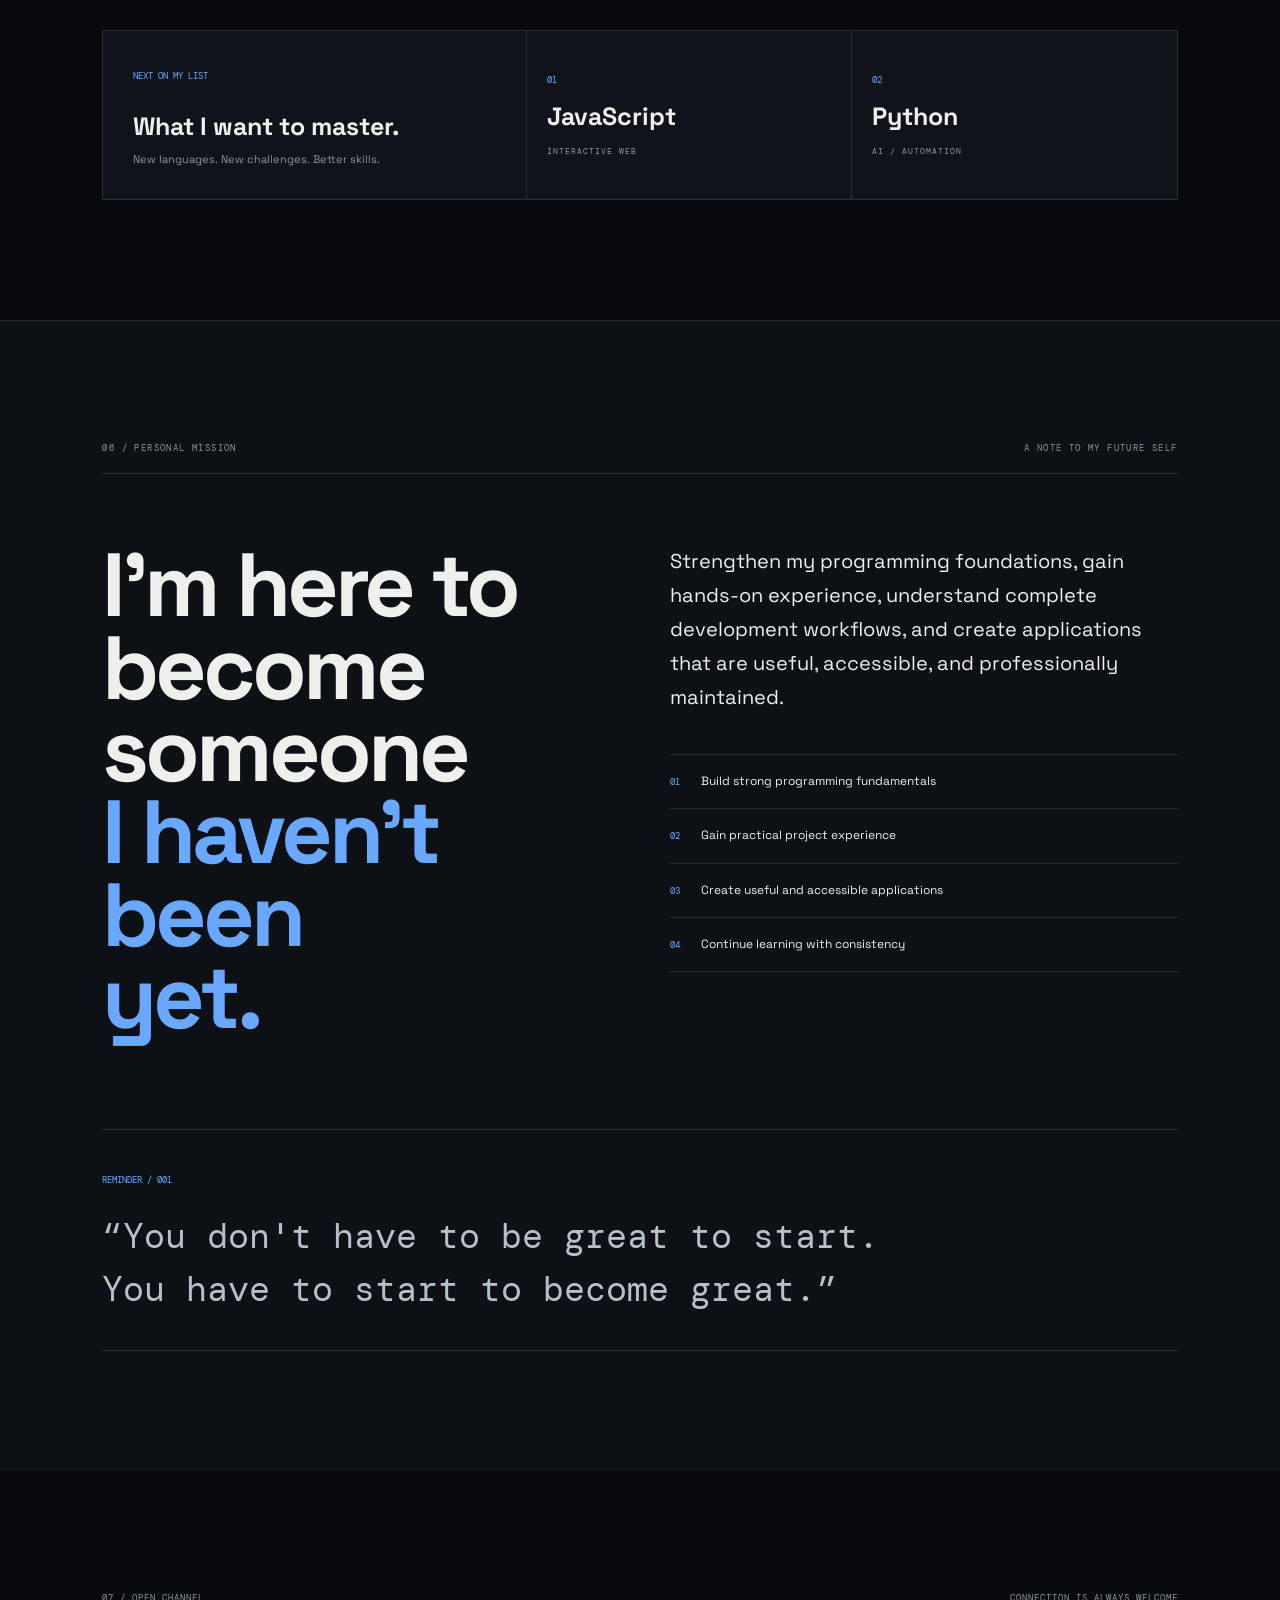
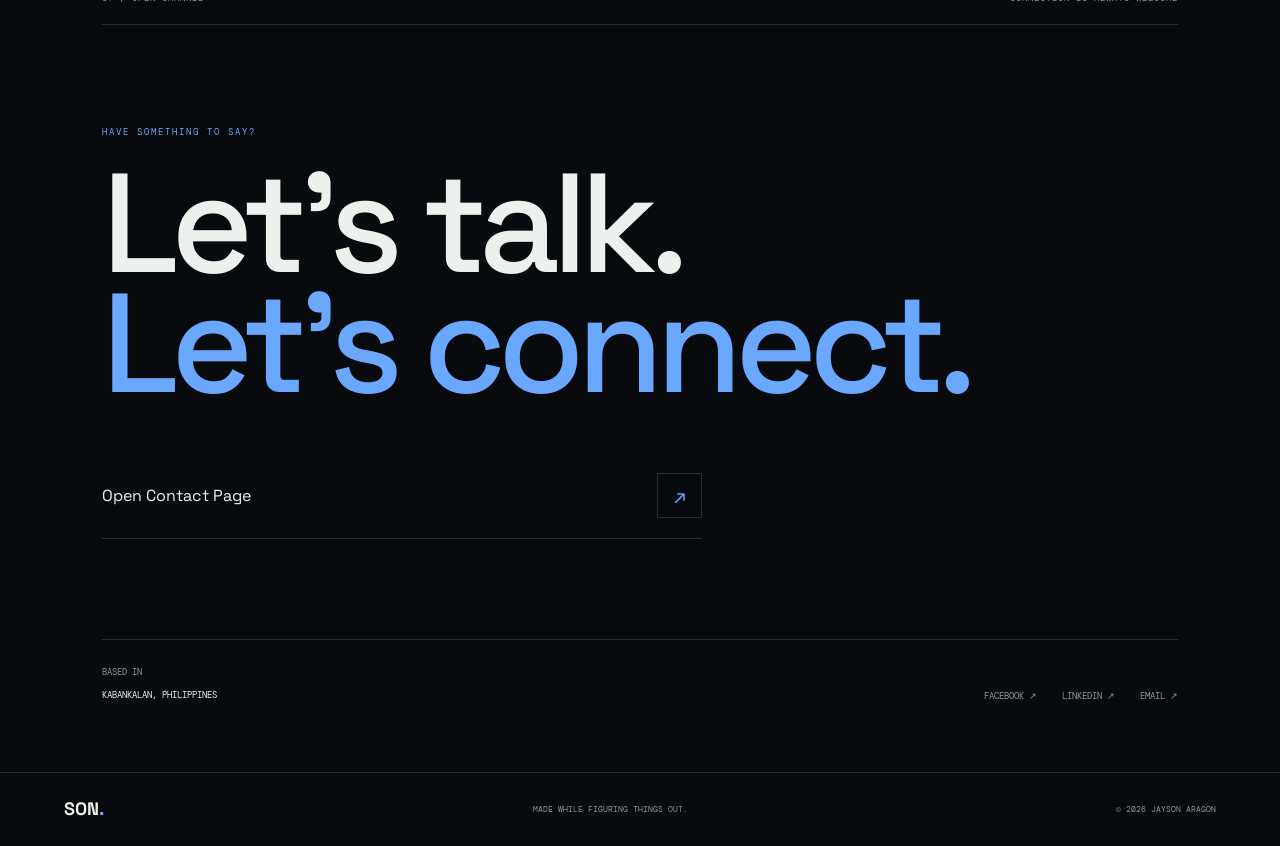
==== commit 129c64f0: "Improve portfolio information" ====
--- a/index.html
+++ b/index.html
@@ -67,7 +67,7 @@
             </div>
 
             <div class="hero-title-wrap">
-                <p class="hero-overline">A STUDENT. A BUILDER. A WORK IN PROGRESS.</p>
+                <p class="hero-overline">SECOND-YEAR BSIT STUDENT · ASPIRING DEVELOPER</p>
 
                 <h1>
                     JAYSON
@@ -76,8 +76,8 @@
 
                 <div class="hero-bottom-line">
                     <p class="hero-description">
-                        I am not where I want to be yet.<br>
-                        <span>But I am building my way there.</span>
+                        Learning to build useful, accessible digital experiences.<br>
+                        <span>One concept, project, and lesson at a time.</span>
                     </p>
 
                     <a href="#about" class="explore-link">
@@ -116,10 +116,10 @@
                         <div class="identity-divider"></div>
 
                         <div class="identity-data mono">
-                            <div><span>FIELD</span><strong>WEB / SOFTWARE</strong></div>
-                            <div><span>LEVEL</span><strong>BSIT — SECOND YEAR</strong></div>
-                            <div><span>BASE</span><strong>NEGROS, PH</strong></div>
-                            <div><span>FOCUS</span><strong>HTML · CSS · JAVA · PHP</strong></div>
+                            <div><span>PROGRAM</span><strong>BACHELOR OF SCIENCE IN IT</strong></div>
+                            <div><span>YEAR</span><strong>SECOND YEAR — SECTION A</strong></div>
+                            <div><span>LOCATION</span><strong>KABANKALAN, NEGROS OCCIDENTAL</strong></div>
+                            <div><span>FOCUS</span><strong>WEB · SOFTWARE · DATABASES</strong></div>
                             <div><span>NEXT</span><strong>JAVASCRIPT · PYTHON</strong></div>
                         </div>
 
@@ -162,21 +162,21 @@
 
                 <div class="about-content">
                     <p class="about-big">
-                        I'm Son — a second-year IT student figuring things out,
-                        one line of code and one challenge at a time.
+                        I'm Jayson Aragon, known as Son — a second-year Bachelor
+                        of Science in Information Technology student building my
+                        foundation in technology and software development.
                     </p>
 
                     <p>
-                        Currently studying Bachelor of Science in Information Technology
-                        at Kabankalan Catholic College. I'm drawn to how technology
-                        works, how things are built, and how simple ideas can
-                        become useful digital experiences.
+                        I study at Kabankalan Catholic College and continue to develop
+                        my understanding of programming, web technologies, databases,
+                        and the process of turning an idea into a working solution.
                     </p>
 
                     <p>
-                        I don't claim to know everything. I enjoy learning,
-                        experimenting, and improving. My goal is to turn my curiosity
-                        into skills and my skills into something meaningful.
+                        I approach learning with curiosity and consistency. As I gain
+                        new skills, I aim to apply them through personal projects,
+                        collaborative work, and practical experiences that solve real problems.
                     </p>
 
                     <div class="about-facts">
@@ -303,7 +303,7 @@
                     </div>
                     <div class="interest-feature-info">
                         <h3>Reading</h3>
-                        <p>Ideas, stories, and perspectives. Always something new to discover.</p>
+                        <p>Reading helps me discover new ideas, perspectives, and knowledge beyond the classroom.</p>
                     </div>
                 </div>
 
@@ -316,7 +316,7 @@
                         </div>
                         <div>
                             <h3>Music</h3>
-                            <p>My soundtrack to everything.</p>
+                            <p>Finding focus, relaxation, and inspiration through sound.</p>
                         </div>
                     </article>
 
@@ -327,7 +327,7 @@
                         </div>
                         <div>
                             <h3>Sports & Exercise</h3>
-                            <p>Stay active. Stay disciplined.</p>
+                            <p>Maintaining discipline, energy, and a healthy lifestyle.</p>
                         </div>
                     </article>
 
@@ -338,7 +338,7 @@
                         </div>
                         <div>
                             <h3>Puzzles & Logic</h3>
-                            <p>Challenge the way I think.</p>
+                            <p>Practicing analytical thinking and creative problem-solving.</p>
                         </div>
                     </article>
                 </div>
@@ -353,18 +353,18 @@
         <section class="projects section-pad" id="projects">
             <div class="section-top mono">
                 <span>04 / THE EMPTY CANVAS</span>
-                <span>NOTHING HERE — YET</span>
+                <span>THE NEXT CHAPTER IS BUILDING</span>
             </div>
 
             <div class="project-content">
                 <div class="project-left">
                     <span class="project-counter mono">PROJECT ARCHIVE — 000</span>
-                    <h2>No projects.<br><span>No pretending.</span></h2>
+                    <h2>Learning now.<br><span>Building next.</span></h2>
                     <p>
-                        I haven't created my own IT project yet.
-                        And that's okay. Every developer starts somewhere.
-                        I'm learning the fundamentals now so I can build
-                        things I'm proud of later.
+                        I am currently developing the technical foundation needed
+                        to create independent IT projects. My next goal is to turn
+                        my coursework and personal practice into complete web or
+                        software applications.
                     </p>
                 </div>
 
@@ -457,17 +457,16 @@
 
                 <div class="goals-content">
                     <p class="goals-statement">
-                        Master modern software development.
-                        Gain hands-on experience.
-                        Build applications that matter.
-                        Keep learning — even when it gets hard.
+                        Strengthen my programming foundations, gain hands-on experience,
+                        understand complete development workflows, and create applications
+                        that are useful, accessible, and professionally maintained.
                     </p>
 
                     <div class="goals-list">
-                        <div><span>01</span> Master modern technologies</div>
-                        <div><span>02</span> Gain industry experience</div>
-                        <div><span>03</span> Build impactful applications</div>
-                        <div><span>04</span> Keep growing, always</div>
+                        <div><span>01</span> Build strong programming fundamentals</div>
+                        <div><span>02</span> Gain practical project experience</div>
+                        <div><span>03</span> Create useful and accessible applications</div>
+                        <div><span>04</span> Continue learning with consistency</div>
                     </div>
                 </div>
             </div>
